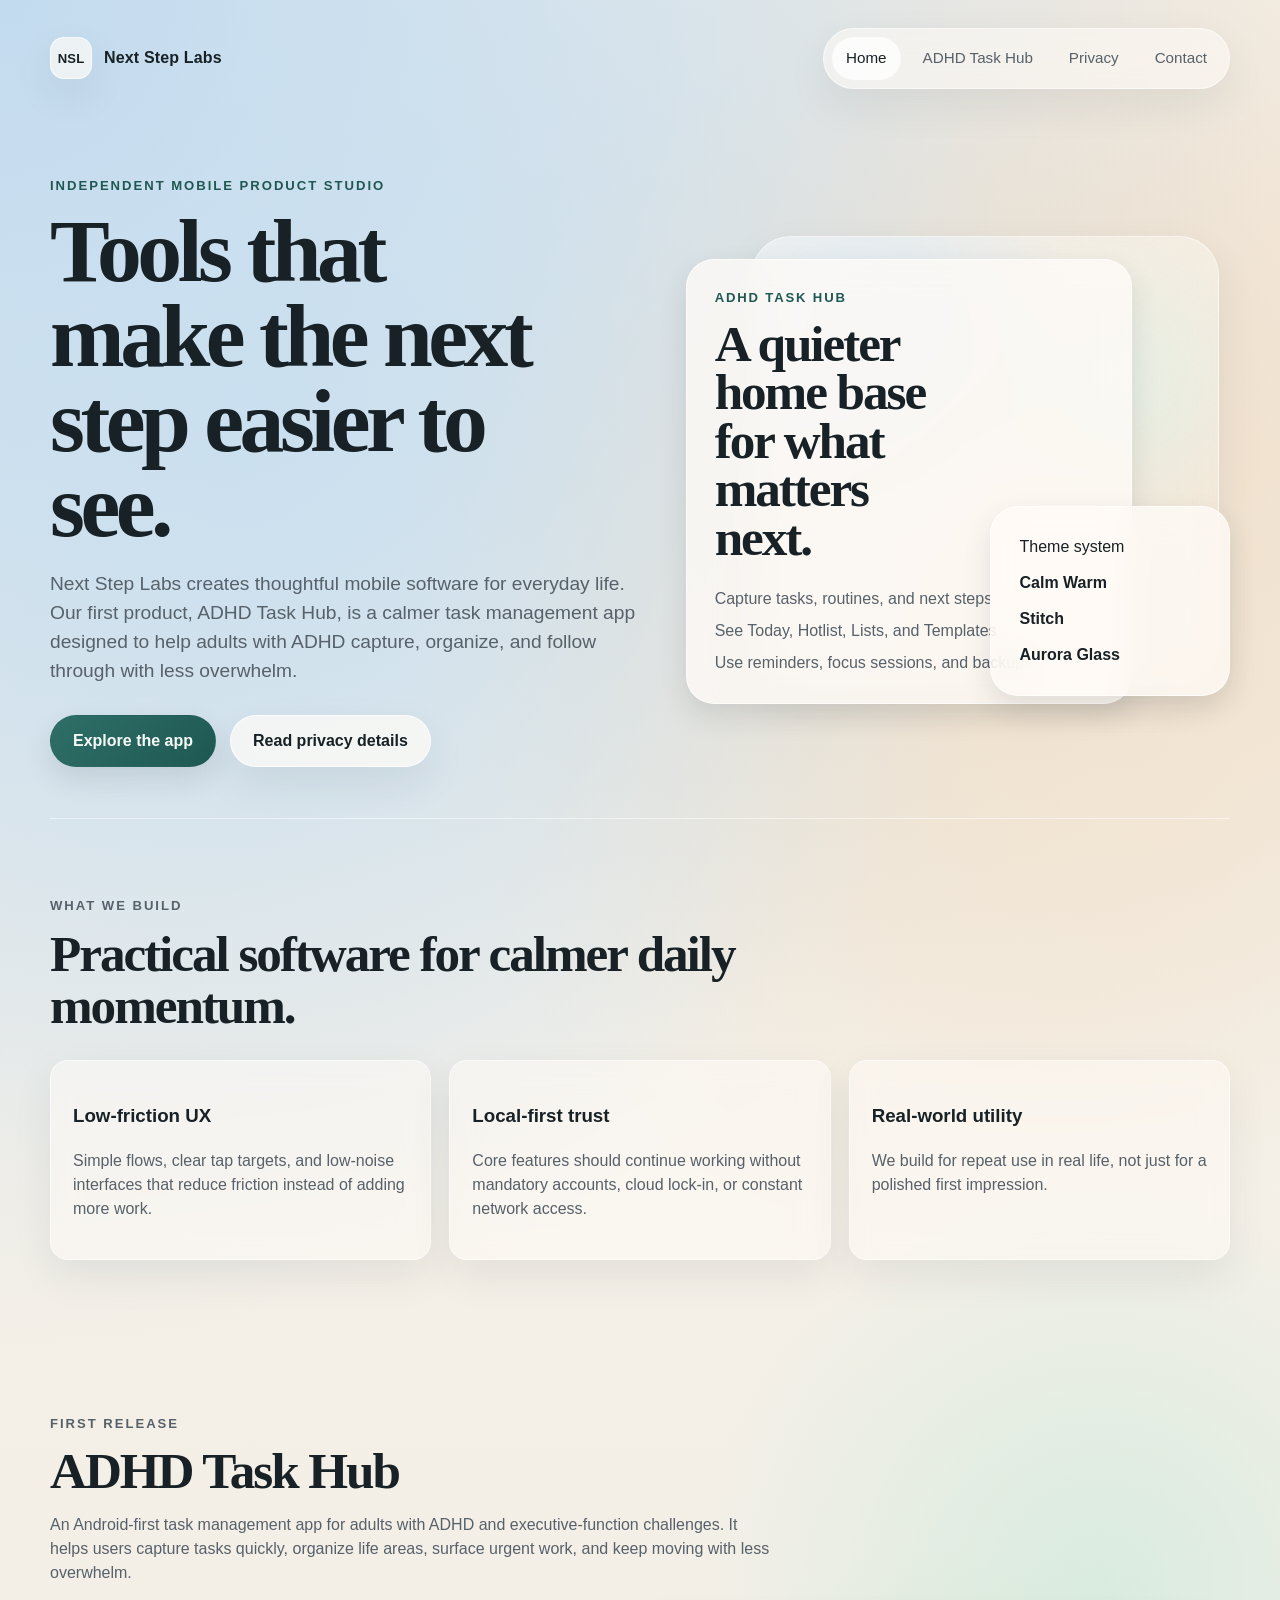
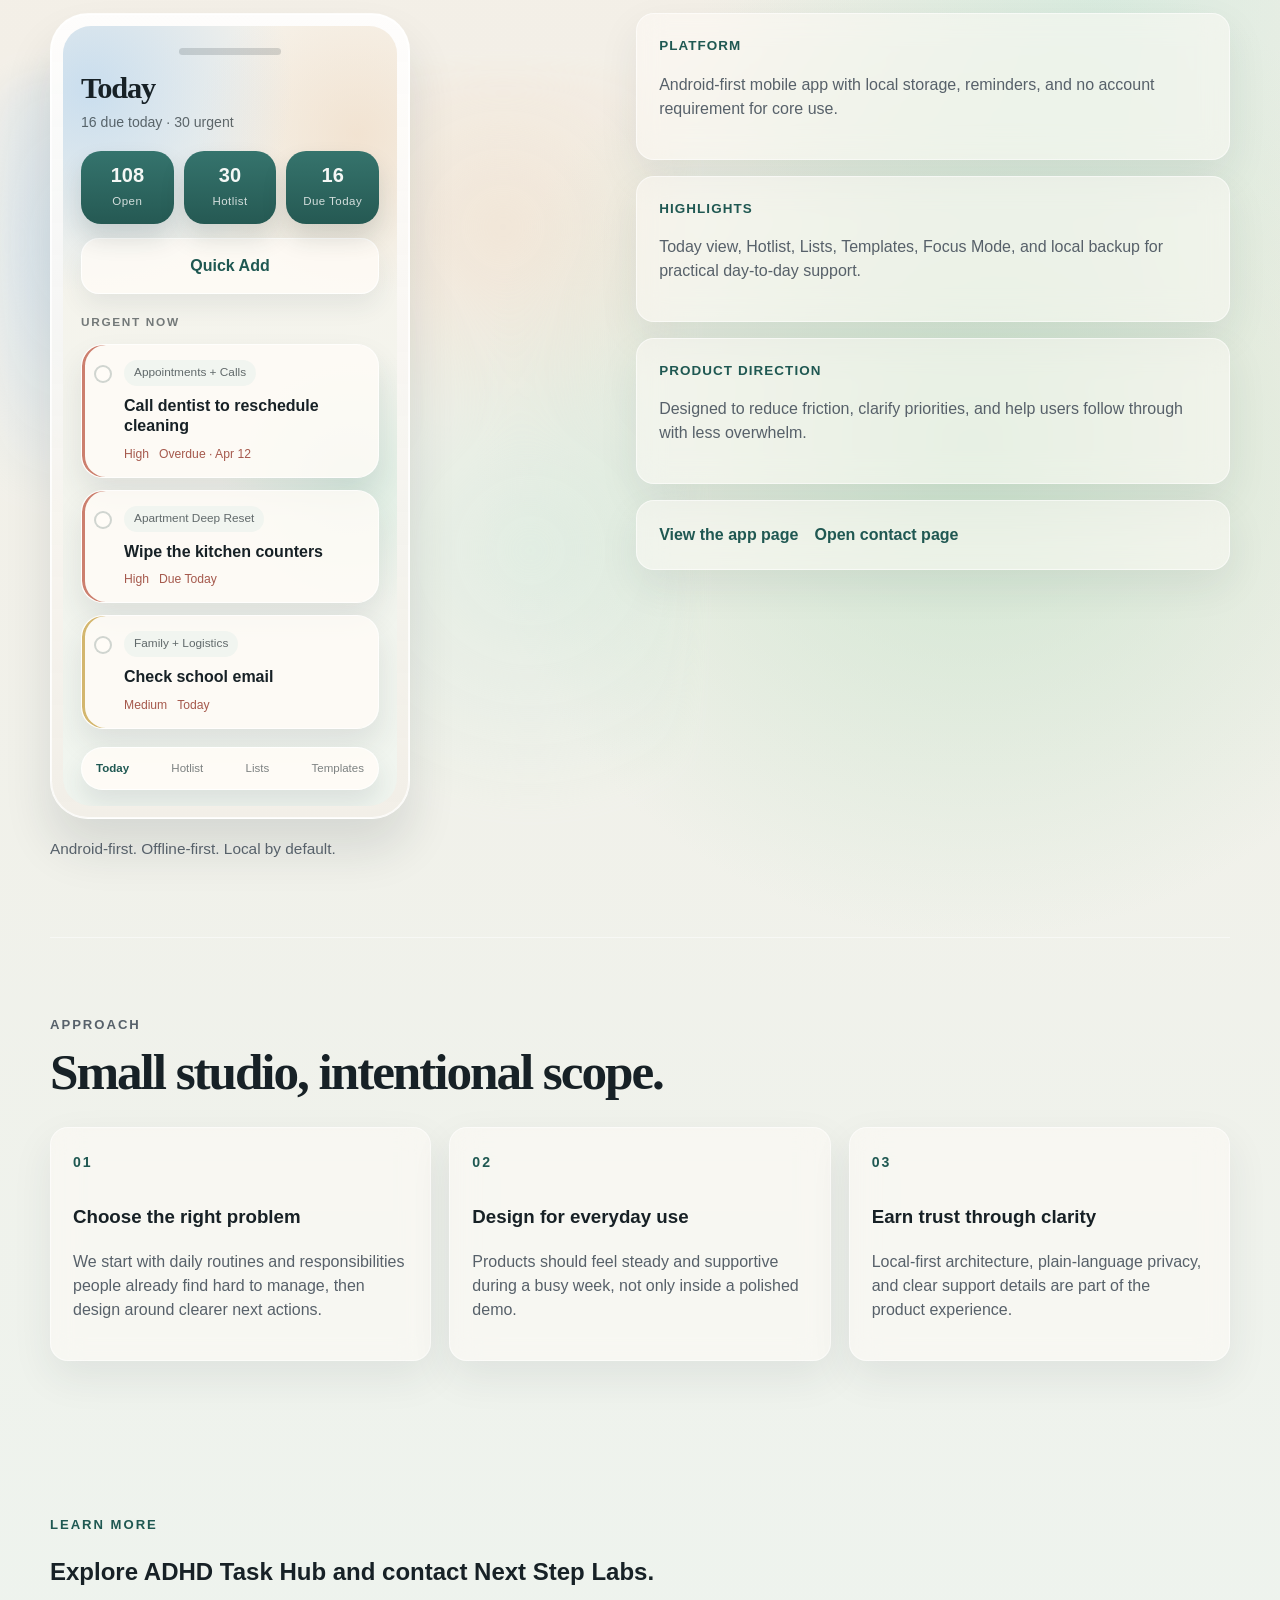
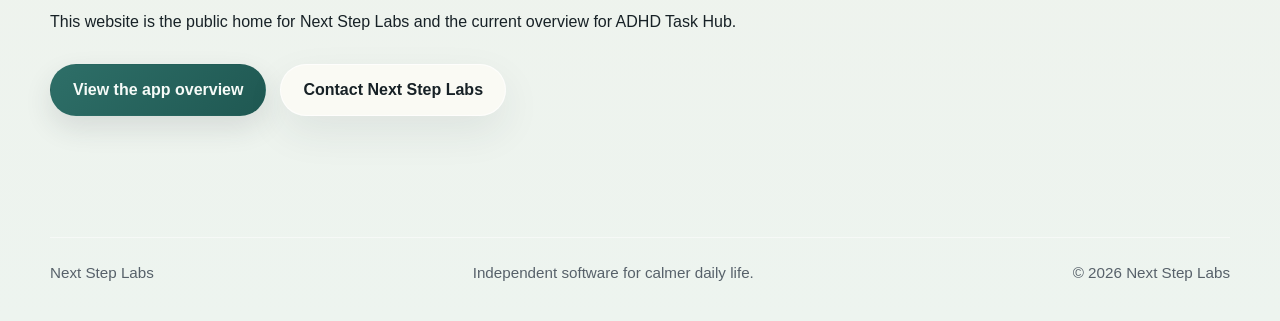
==== index.html @ d201d6e3 "Add files via upload" ====
<!DOCTYPE html>
<html lang="en">
  <head>
    <meta charset="UTF-8" />
    <meta name="viewport" content="width=device-width, initial-scale=1.0" />
    <title>Next Step Labs</title>
    <meta
      name="description"
      content="Next Step Labs builds calm, practical mobile software. ADHD Task Hub is our first task-management app for adults who want clearer daily structure."
    />
    <link rel="stylesheet" href="./styles.css" />
  </head>
  <body>
    <div class="page-shell page-shell--home">
      <header class="site-header">
        <a class="brand" href="./index.html">
          <span class="brand__mark">NSL</span>
          <span class="brand__text">Next Step Labs</span>
        </a>
        <nav class="site-nav" aria-label="Primary">
          <a href="./index.html" aria-current="page">Home</a>
          <a href="./apps/adhd-task-hub.html">ADHD Task Hub</a>
          <a href="./privacy.html">Privacy</a>
          <a href="./contact.html">Contact</a>
        </nav>
      </header>

      <main>
        <section class="hero hero--home">
          <div class="hero__copy" data-reveal>
            <p class="eyebrow">Independent mobile product studio</p>
            <h1>Tools that make the next step easier to see.</h1>
            <p class="hero__lede">
              Next Step Labs creates thoughtful mobile software for everyday
              life. Our first product, ADHD Task Hub, is a calmer task
              management app designed to help adults with ADHD capture, organize,
              and follow through with less overwhelm.
            </p>
            <div class="hero__actions">
              <a class="button button--primary" href="./apps/adhd-task-hub.html"
                >Explore the app</a
              >
              <a class="button button--secondary" href="./privacy.html"
                >Read privacy details</a
              >
            </div>
          </div>

          <div class="hero-poster" aria-hidden="true" data-reveal>
            <div class="hero-poster__backdrop"></div>
            <div class="hero-poster__panel hero-poster__panel--large">
              <p class="poster-label">ADHD Task Hub</p>
              <h2>A quieter home base for what matters next.</h2>
              <ul class="poster-list">
                <li>Capture tasks, routines, and next steps</li>
                <li>See Today, Hotlist, Lists, and Templates</li>
                <li>Use reminders, focus sessions, and backups</li>
              </ul>
            </div>
            <div class="hero-poster__panel hero-poster__panel--small">
              <span>Theme system</span>
              <strong>Calm Warm</strong>
              <strong>Stitch</strong>
              <strong>Aurora Glass</strong>
            </div>
          </div>
        </section>

        <section class="section section--divider" data-reveal>
          <div class="section__intro">
            <p class="eyebrow">What we build</p>
            <h2>Practical software for calmer daily momentum.</h2>
          </div>
          <div class="feature-columns">
            <article>
              <h3>Low-friction UX</h3>
              <p>
                Simple flows, clear tap targets, and low-noise interfaces that
                reduce friction instead of adding more work.
              </p>
            </article>
            <article>
              <h3>Local-first trust</h3>
              <p>
                Core features should continue working without mandatory accounts,
                cloud lock-in, or constant network access.
              </p>
            </article>
            <article>
              <h3>Real-world utility</h3>
              <p>
                We build for repeat use in real life, not just for a polished
                first impression.
              </p>
            </article>
          </div>
        </section>

        <section class="section app-spotlight" data-reveal>
          <div class="section__intro">
            <p class="eyebrow">First release</p>
            <h2>ADHD Task Hub</h2>
            <p>
              An Android-first task management app for adults with ADHD and
              executive-function challenges. It helps users capture tasks
              quickly, organize life areas, surface urgent work, and keep moving
              with less overwhelm.
            </p>
          </div>

          <div class="split-layout split-layout--showcase">
            <div class="app-shot" aria-hidden="true">
              <div class="app-shot__halo"></div>
              <div class="app-shot__device">
                <div class="app-shot__screen">
                  <div class="app-shot__notch"></div>
                  <div class="app-shot__header">
                    <strong>Today</strong>
                    <span>16 due today &middot; 30 urgent</span>
                  </div>

                  <div class="app-shot__deck">
                    <div class="app-shot__stat">
                      <strong>108</strong>
                      <span>Open</span>
                    </div>
                    <div class="app-shot__stat">
                      <strong>30</strong>
                      <span>Hotlist</span>
                    </div>
                    <div class="app-shot__stat">
                      <strong>16</strong>
                      <span>Due Today</span>
                    </div>
                  </div>

                  <div class="app-shot__cta">Quick Add</div>

                  <div class="app-shot__section-label">Urgent Now</div>

                  <article class="app-shot__card app-shot__card--high">
                    <div class="app-shot__task-mark"></div>
                    <div class="app-shot__task-copy">
                      <span class="app-shot__task-list">Appointments + Calls</span>
                      <strong>Call dentist to reschedule cleaning</strong>
                      <div class="app-shot__meta">
                        <span>High</span>
                        <span>Overdue &middot; Apr 12</span>
                      </div>
                    </div>
                  </article>

                  <article class="app-shot__card app-shot__card--high">
                    <div class="app-shot__task-mark"></div>
                    <div class="app-shot__task-copy">
                      <span class="app-shot__task-list">Apartment Deep Reset</span>
                      <strong>Wipe the kitchen counters</strong>
                      <div class="app-shot__meta">
                        <span>High</span>
                        <span>Due Today</span>
                      </div>
                    </div>
                  </article>

                  <article class="app-shot__card app-shot__card--medium">
                    <div class="app-shot__task-mark"></div>
                    <div class="app-shot__task-copy">
                      <span class="app-shot__task-list">Family + Logistics</span>
                      <strong>Check school email</strong>
                      <div class="app-shot__meta">
                        <span>Medium</span>
                        <span>Today</span>
                      </div>
                    </div>
                  </article>

                  <div class="app-shot__tabbar">
                    <span class="is-active">Today</span>
                    <span>Hotlist</span>
                    <span>Lists</span>
                    <span>Templates</span>
                  </div>
                </div>
              </div>
              <div class="app-shot__caption">Android-first. Offline-first. Local by default.</div>
            </div>

            <div class="detail-list">
              <div>
                <span class="detail-list__label">Platform</span>
                <p>Android-first mobile app with local storage, reminders, and no account requirement for core use.</p>
              </div>
              <div>
                <span class="detail-list__label">Highlights</span>
                <p>Today view, Hotlist, Lists, Templates, Focus Mode, and local backup for practical day-to-day support.</p>
              </div>
              <div>
                <span class="detail-list__label">Product direction</span>
                <p>Designed to reduce friction, clarify priorities, and help users follow through with less overwhelm.</p>
              </div>
              <div class="detail-list__actions">
                <a class="text-link" href="./apps/adhd-task-hub.html"
                  >View the app page</a
                >
                <a class="text-link" href="./contact.html">Open contact page</a>
              </div>
            </div>
          </div>
        </section>

        <section class="section section--divider" data-reveal>
          <div class="section__intro">
            <p class="eyebrow">Approach</p>
            <h2>Small studio, intentional scope.</h2>
          </div>
          <div class="process-grid">
            <div>
              <span class="process-grid__step">01</span>
              <h3>Choose the right problem</h3>
              <p>
                We start with daily routines and responsibilities people already
                find hard to manage, then design around clearer next actions.
              </p>
            </div>
            <div>
              <span class="process-grid__step">02</span>
              <h3>Design for everyday use</h3>
              <p>
                Products should feel steady and supportive during a busy week,
                not only inside a polished demo.
              </p>
            </div>
            <div>
              <span class="process-grid__step">03</span>
              <h3>Earn trust through clarity</h3>
              <p>
                Local-first architecture, plain-language privacy, and clear
                support details are part of the product experience.
              </p>
            </div>
          </div>
        </section>

        <section class="section closing-callout" data-reveal>
          <p class="eyebrow">Learn more</p>
          <h2>Explore ADHD Task Hub and contact Next Step Labs.</h2>
          <p>
            This website is the public home for Next Step Labs and the current
            overview for ADHD Task Hub.
          </p>
          <div class="hero__actions">
            <a class="button button--primary" href="./apps/adhd-task-hub.html"
              >View the app overview</a
            >
            <a class="button button--secondary" href="./contact.html"
              >Contact Next Step Labs</a
            >
          </div>
        </section>
      </main>

      <footer class="site-footer">
        <p>Next Step Labs</p>
        <p>Independent software for calmer daily life.</p>
        <p>&copy; <span data-year></span> Next Step Labs</p>
      </footer>
    </div>

    <script src="./script.js"></script>
  </body>
</html>
---- styles.css ----
:root {
  --ink: #172126;
  --muted: #57616a;
  --line: rgba(23, 33, 38, 0.12);
  --line-strong: rgba(23, 33, 38, 0.18);
  --paper: #f6f1e7;
  --panel: rgba(255, 252, 247, 0.72);
  --panel-strong: rgba(255, 252, 247, 0.9);
  --mint: #d6ebdf;
  --blue: #bdd8ef;
  --peach: #f0ddc8;
  --teal: #2e6f68;
  --teal-strong: #1f5852;
  --shadow-soft: 0 16px 40px rgba(38, 52, 60, 0.08);
  --shadow-crisp: 0 12px 28px rgba(38, 52, 60, 0.12);
  --radius-xl: 32px;
  --radius-lg: 24px;
  --radius-md: 18px;
  --radius-sm: 14px;
  --content-width: 1180px;
}

* {
  box-sizing: border-box;
}

html {
  scroll-behavior: smooth;
}

body {
  margin: 0;
  color: var(--ink);
  background:
    radial-gradient(circle at top left, rgba(189, 216, 239, 0.92), transparent 36%),
    radial-gradient(circle at 88% 12%, rgba(240, 221, 200, 0.82), transparent 22%),
    radial-gradient(circle at 86% 45%, rgba(214, 235, 223, 0.88), transparent 18%),
    linear-gradient(180deg, #f7f2e9 0%, #f3efe7 48%, #edf4ef 100%);
  font-family: "Avenir Next", "Segoe UI", "Helvetica Neue", sans-serif;
  line-height: 1.5;
}

a {
  color: inherit;
  text-decoration: none;
}

img {
  max-width: 100%;
}

.page-shell {
  min-height: 100vh;
  padding: 28px clamp(18px, 3vw, 36px) 36px;
}

.page-shell--home {
  background:
    radial-gradient(circle at 20% 12%, rgba(198, 222, 240, 0.72), transparent 24%),
    radial-gradient(circle at 78% 18%, rgba(240, 225, 204, 0.78), transparent 20%),
    radial-gradient(circle at 76% 58%, rgba(194, 225, 199, 0.75), transparent 22%);
}

.page-shell--centered {
  display: grid;
  place-items: center;
}

.site-header,
.site-footer,
main {
  width: min(var(--content-width), 100%);
  margin: 0 auto;
}

.site-header {
  display: flex;
  align-items: center;
  justify-content: space-between;
  gap: 24px;
  margin-bottom: 36px;
}

.brand {
  display: inline-flex;
  align-items: center;
  gap: 12px;
  font-weight: 700;
  letter-spacing: 0.01em;
}

.brand__mark {
  width: 42px;
  height: 42px;
  display: grid;
  place-items: center;
  border-radius: 14px;
  background: rgba(255, 252, 247, 0.68);
  border: 1px solid rgba(255, 255, 255, 0.66);
  box-shadow: var(--shadow-soft);
  font-size: 0.82rem;
}

.site-nav {
  display: inline-flex;
  flex-wrap: wrap;
  gap: 8px;
  padding: 8px;
  border-radius: 999px;
  background: rgba(255, 252, 247, 0.54);
  border: 1px solid rgba(255, 255, 255, 0.52);
  box-shadow: var(--shadow-soft);
  backdrop-filter: blur(16px);
}

.site-nav a {
  padding: 10px 14px;
  border-radius: 999px;
  color: var(--muted);
  font-size: 0.95rem;
}

.site-nav a[aria-current="page"] {
  color: var(--ink);
  background: rgba(255, 255, 255, 0.72);
}

.hero {
  display: grid;
  gap: 34px;
  align-items: center;
  padding: clamp(28px, 4vw, 52px) 0;
}

.hero--home {
  grid-template-columns: minmax(0, 1.05fr) minmax(320px, 0.95fr);
  min-height: 72vh;
}

.hero--app,
.hero--policy {
  grid-template-columns: minmax(0, 1fr) minmax(260px, 0.65fr);
}

.hero--policy {
  min-height: auto;
}

.hero__copy h1 {
  margin: 0;
  max-width: 12ch;
  font-family: "Iowan Old Style", "Palatino Linotype", "Book Antiqua", serif;
  font-size: clamp(3.5rem, 7vw, 6.4rem);
  line-height: 0.95;
  letter-spacing: -0.05em;
}

.hero--app .hero__copy h1,
.hero--policy .hero__copy h1 {
  font-size: clamp(2.9rem, 6vw, 5rem);
}

.eyebrow {
  margin: 0 0 12px;
  color: var(--teal-strong);
  font-size: 0.82rem;
  font-weight: 700;
  letter-spacing: 0.15em;
  text-transform: uppercase;
}

.hero__lede,
.section__intro p,
.feature-columns p,
.detail-list p,
.timeline-list p,
.process-grid p,
.theme-strip p,
.aside-panel p,
.site-footer p,
.not-found p,
.policy-grid p {
  color: var(--muted);
}

.hero__lede {
  max-width: 40rem;
  margin: 22px 0 0;
  font-size: clamp(1.08rem, 1.5vw, 1.24rem);
}

.hero__actions {
  display: flex;
  flex-wrap: wrap;
  gap: 14px;
  margin-top: 30px;
}

.button {
  display: inline-flex;
  align-items: center;
  justify-content: center;
  min-height: 52px;
  padding: 0 22px;
  border-radius: 999px;
  border: 1px solid transparent;
  font-weight: 700;
  transition:
    transform 180ms ease,
    background-color 180ms ease,
    border-color 180ms ease,
    color 180ms ease,
    box-shadow 180ms ease;
}

.button:hover {
  transform: translateY(-1px);
}

.button--primary {
  color: #f6fbf8;
  background: linear-gradient(135deg, var(--teal) 0%, var(--teal-strong) 100%);
  box-shadow: var(--shadow-crisp);
}

.button--secondary {
  color: var(--ink);
  background: rgba(255, 252, 247, 0.72);
  border-color: rgba(255, 255, 255, 0.72);
  box-shadow: var(--shadow-soft);
}

.hero-poster {
  position: relative;
  min-height: 560px;
}

.hero-poster__backdrop {
  position: absolute;
  inset: 8% 2% 12% 12%;
  border-radius: 40px;
  background:
    linear-gradient(145deg, rgba(255, 252, 247, 0.55), rgba(255, 252, 247, 0.14)),
    radial-gradient(circle at 24% 18%, rgba(189, 216, 239, 0.82), transparent 42%),
    radial-gradient(circle at 78% 32%, rgba(214, 235, 223, 0.8), transparent 34%);
  border: 1px solid rgba(255, 255, 255, 0.52);
  box-shadow: var(--shadow-soft);
  backdrop-filter: blur(16px);
}

.hero-poster__panel {
  position: absolute;
  border-radius: 28px;
  padding: 28px;
  background: rgba(255, 252, 247, 0.76);
  border: 1px solid rgba(255, 255, 255, 0.68);
  box-shadow: var(--shadow-crisp);
  backdrop-filter: blur(18px);
}

.hero-poster__panel--large {
  inset: 12% 18% auto 0;
}

.hero-poster__panel--small {
  right: 0;
  bottom: 10%;
  width: min(240px, 44%);
  display: grid;
  gap: 12px;
}

.poster-label {
  margin: 0 0 12px;
  color: var(--teal-strong);
  font-size: 0.82rem;
  font-weight: 700;
  letter-spacing: 0.14em;
  text-transform: uppercase;
}

.hero-poster__panel h2 {
  margin: 0;
  max-width: 10ch;
  font-family: "Iowan Old Style", "Palatino Linotype", "Book Antiqua", serif;
  font-size: clamp(2.4rem, 4vw, 3.6rem);
  line-height: 0.95;
  letter-spacing: -0.04em;
}

.poster-list {
  margin: 24px 0 0;
  padding: 0;
  list-style: none;
  color: var(--muted);
}

.poster-list li + li {
  margin-top: 8px;
}

.section {
  padding: clamp(32px, 6vw, 78px) 0;
}

.section--divider {
  border-top: 1px solid rgba(255, 255, 255, 0.52);
}

.section__intro {
  max-width: 720px;
  margin-bottom: 28px;
}

.section__intro h2 {
  margin: 0;
  font-family: "Iowan Old Style", "Palatino Linotype", "Book Antiqua", serif;
  font-size: clamp(2rem, 4vw, 3.25rem);
  line-height: 1.02;
  letter-spacing: -0.04em;
}

.feature-columns,
.process-grid,
.theme-strip {
  display: grid;
  gap: 18px;
}

.feature-columns {
  grid-template-columns: repeat(3, minmax(0, 1fr));
}

.feature-columns--wide {
  gap: 20px;
}

.feature-columns article,
.process-grid > div,
.theme-strip > div,
.aside-panel,
.timeline-list > div,
.detail-list > div,
.policy-grid article {
  padding: 22px;
  border-radius: var(--radius-md);
  background: rgba(255, 252, 247, 0.5);
  border: 1px solid rgba(255, 255, 255, 0.56);
  box-shadow: var(--shadow-soft);
  backdrop-filter: blur(14px);
}

.split-layout {
  display: grid;
  grid-template-columns: minmax(280px, 0.95fr) minmax(0, 1fr);
  gap: 22px;
  align-items: center;
}

.split-layout--showcase {
  align-items: start;
}

.split-layout--compact {
  grid-template-columns: minmax(0, 1fr) minmax(300px, 0.7fr);
}

.phone-stack {
  position: relative;
  display: grid;
  gap: 18px;
  justify-items: start;
}

.phone-stack__frame {
  width: min(330px, 100%);
  padding: 14px;
  border-radius: 34px;
  background: rgba(255, 252, 247, 0.78);
  border: 1px solid rgba(255, 255, 255, 0.68);
  box-shadow: var(--shadow-crisp);
}

.mini-screen {
  min-height: 530px;
  padding: 18px;
  border-radius: 24px;
  background:
    radial-gradient(circle at top left, rgba(189, 216, 239, 0.78), transparent 38%),
    radial-gradient(circle at 90% 14%, rgba(240, 221, 200, 0.72), transparent 22%),
    radial-gradient(circle at 76% 58%, rgba(214, 235, 223, 0.78), transparent 20%),
    linear-gradient(180deg, #eef2f5 0%, #edf5f1 100%);
}

.mini-screen__header {
  width: 65%;
  height: 42px;
  margin-bottom: 18px;
  border-radius: 18px;
  background: rgba(255, 252, 247, 0.74);
  box-shadow: inset 0 0 0 1px rgba(255, 255, 255, 0.62);
}

.mini-card,
.mini-nav {
  border-radius: 22px;
  background: rgba(255, 252, 247, 0.76);
  box-shadow:
    inset 0 0 0 1px rgba(255, 255, 255, 0.72),
    0 12px 18px rgba(42, 61, 71, 0.08);
}

.mini-card {
  height: 92px;
  margin-bottom: 14px;
}

.mini-card--accent {
  height: 120px;
}

.mini-nav {
  height: 68px;
  margin-top: 48px;
}

.phone-stack__note {
  color: var(--muted);
  font-size: 0.98rem;
}

.app-shot {
  position: relative;
  display: grid;
  gap: 18px;
  justify-items: start;
}

.app-shot__halo {
  position: absolute;
  inset: 7% -12% 2% -10%;
  border-radius: 42px;
  background:
    radial-gradient(circle at 18% 22%, rgba(189, 216, 239, 0.62), transparent 34%),
    radial-gradient(circle at 78% 62%, rgba(214, 235, 223, 0.58), transparent 38%),
    radial-gradient(circle at 74% 20%, rgba(240, 221, 200, 0.52), transparent 28%);
  filter: blur(16px);
  opacity: 0.95;
}

.app-shot__device {
  position: relative;
  width: min(360px, 100%);
  padding: 12px;
  border-radius: 38px;
  background:
    linear-gradient(180deg, rgba(255, 255, 255, 0.88), rgba(242, 238, 230, 0.78));
  border: 1px solid rgba(255, 255, 255, 0.82);
  box-shadow:
    0 30px 48px rgba(27, 41, 46, 0.12),
    inset 0 0 0 1px rgba(255, 255, 255, 0.72);
}

.app-shot__screen {
  position: relative;
  min-height: 620px;
  padding: 20px 18px 16px;
  border-radius: 28px;
  overflow: hidden;
  background:
    radial-gradient(circle at 8% 8%, rgba(189, 216, 239, 0.78), transparent 26%),
    radial-gradient(circle at 88% 14%, rgba(240, 221, 200, 0.74), transparent 22%),
    radial-gradient(circle at 86% 58%, rgba(214, 235, 223, 0.82), transparent 24%),
    linear-gradient(180deg, #f7f3eb 0%, #f0f5ef 100%);
}

.app-shot__notch {
  width: 34%;
  height: 7px;
  margin: 2px auto 18px;
  border-radius: 999px;
  background: rgba(28, 39, 45, 0.16);
}

.app-shot__header strong {
  display: block;
  font-family: "Iowan Old Style", "Palatino Linotype", "Book Antiqua", serif;
  font-size: 1.9rem;
  line-height: 1;
  letter-spacing: -0.04em;
}

.app-shot__header span {
  display: block;
  margin-top: 8px;
  color: rgba(23, 33, 38, 0.66);
  font-size: 0.88rem;
}

.app-shot__deck {
  display: grid;
  grid-template-columns: repeat(3, minmax(0, 1fr));
  gap: 10px;
  margin-top: 18px;
}

.app-shot__stat {
  padding: 14px 10px;
  border-radius: 20px;
  background: linear-gradient(180deg, rgba(46, 111, 104, 0.96), rgba(33, 86, 80, 0.98));
  color: #f4f7f5;
  text-align: center;
  box-shadow: 0 14px 24px rgba(31, 57, 54, 0.16);
}

.app-shot__stat strong {
  display: block;
  font-size: 1.25rem;
  line-height: 1;
}

.app-shot__stat span {
  display: block;
  margin-top: 8px;
  color: rgba(244, 247, 245, 0.84);
  font-size: 0.72rem;
  letter-spacing: 0.04em;
}

.app-shot__cta {
  margin-top: 14px;
  padding: 15px 18px;
  border-radius: 18px;
  background: rgba(255, 252, 247, 0.78);
  border: 1px solid rgba(255, 255, 255, 0.76);
  box-shadow: 0 12px 24px rgba(44, 62, 71, 0.08);
  color: var(--teal-strong);
  font-weight: 700;
  text-align: center;
}

.app-shot__section-label {
  margin-top: 20px;
  font-size: 0.74rem;
  font-weight: 700;
  letter-spacing: 0.14em;
  text-transform: uppercase;
  color: rgba(23, 33, 38, 0.58);
}

.app-shot__card {
  display: grid;
  grid-template-columns: 18px minmax(0, 1fr);
  gap: 12px;
  align-items: start;
  margin-top: 12px;
  padding: 14px 14px 14px 12px;
  border-radius: 22px;
  background: rgba(255, 252, 247, 0.82);
  border: 1px solid rgba(255, 255, 255, 0.72);
  box-shadow: 0 16px 30px rgba(36, 51, 58, 0.1);
}

.app-shot__card--high {
  box-shadow:
    inset 3px 0 0 rgba(202, 122, 104, 0.95),
    0 16px 30px rgba(36, 51, 58, 0.1);
}

.app-shot__card--medium {
  box-shadow:
    inset 3px 0 0 rgba(207, 174, 95, 0.9),
    0 16px 30px rgba(36, 51, 58, 0.1);
}

.app-shot__task-mark {
  width: 18px;
  height: 18px;
  margin-top: 6px;
  border-radius: 999px;
  border: 2px solid rgba(44, 73, 70, 0.22);
  background: rgba(255, 252, 247, 0.84);
}

.app-shot__task-copy {
  min-width: 0;
}

.app-shot__task-list {
  display: inline-flex;
  align-items: center;
  padding: 4px 10px;
  border-radius: 999px;
  background: rgba(241, 245, 240, 0.96);
  color: rgba(23, 33, 38, 0.66);
  font-size: 0.74rem;
}

.app-shot__task-copy strong {
  display: block;
  margin-top: 10px;
  font-size: 1rem;
  line-height: 1.28;
}

.app-shot__meta {
  display: flex;
  flex-wrap: wrap;
  gap: 10px;
  margin-top: 8px;
  color: rgba(159, 79, 66, 0.94);
  font-size: 0.76rem;
}

.app-shot__tabbar {
  display: flex;
  justify-content: space-between;
  gap: 8px;
  margin-top: 18px;
  padding: 12px 14px;
  border-radius: 999px;
  background: rgba(255, 252, 247, 0.9);
  border: 1px solid rgba(255, 255, 255, 0.78);
  box-shadow: 0 14px 24px rgba(40, 58, 66, 0.1);
  color: rgba(23, 33, 38, 0.56);
  font-size: 0.72rem;
}

.app-shot__tabbar span.is-active {
  color: var(--teal-strong);
  font-weight: 700;
}

.app-shot__caption {
  position: relative;
  color: var(--muted);
  font-size: 0.96rem;
}

.detail-list,
.timeline-list {
  display: grid;
  gap: 16px;
}

.detail-list__label,
.theme-strip__name {
  display: block;
  margin-bottom: 8px;
  color: var(--teal-strong);
  font-size: 0.84rem;
  font-weight: 700;
  letter-spacing: 0.08em;
  text-transform: uppercase;
}

.detail-list__actions {
  display: flex;
  flex-wrap: wrap;
  gap: 16px;
}

.text-link {
  color: var(--teal-strong);
  font-weight: 700;
}

.process-grid {
  grid-template-columns: repeat(3, minmax(0, 1fr));
}

.process-grid__step {
  display: inline-block;
  margin-bottom: 12px;
  color: var(--teal-strong);
  font-size: 0.88rem;
  font-weight: 700;
  letter-spacing: 0.14em;
}

.badge-row {
  display: flex;
  flex-wrap: wrap;
  gap: 10px;
  margin: 24px 0 0;
  padding: 0;
  list-style: none;
}

.badge-row li {
  padding: 10px 14px;
  border-radius: 999px;
  background: rgba(255, 252, 247, 0.68);
  border: 1px solid rgba(255, 255, 255, 0.62);
  box-shadow: var(--shadow-soft);
  color: var(--teal-strong);
  font-size: 0.95rem;
  font-weight: 700;
}

.hero-aside {
  display: grid;
  gap: 16px;
}

.aside-panel--tall {
  min-height: 100%;
}

.aside-panel--wide {
  max-width: 520px;
}

.timeline-list {
  grid-template-columns: repeat(2, minmax(0, 1fr));
}

.theme-strip {
  grid-template-columns: repeat(3, minmax(0, 1fr));
}

.closing-callout {
  text-align: left;
}

.site-footer {
  display: flex;
  flex-wrap: wrap;
  justify-content: space-between;
  gap: 8px 22px;
  margin-top: 44px;
  padding-top: 24px;
  border-top: 1px solid rgba(255, 255, 255, 0.52);
}

.site-footer p {
  margin: 0;
  font-size: 0.95rem;
}

.policy-grid {
  display: grid;
  grid-template-columns: repeat(2, minmax(0, 1fr));
  gap: 18px;
}

.not-found {
  text-align: center;
  max-width: 520px;
}

[data-reveal] {
  opacity: 0;
  transform: translateY(18px);
  transition:
    opacity 520ms ease,
    transform 520ms ease;
}

[data-reveal].is-visible {
  opacity: 1;
  transform: translateY(0);
}

@media (max-width: 980px) {
  .hero--home,
  .hero--app,
  .hero--policy,
  .split-layout,
  .split-layout--showcase,
  .split-layout--compact,
  .feature-columns,
  .process-grid,
  .theme-strip,
  .timeline-list,
  .policy-grid {
    grid-template-columns: 1fr;
  }

  .hero-poster {
    min-height: 460px;
  }

  .hero-poster__panel--large {
    inset: 10% 12% auto 0;
  }

  .hero-poster__panel--small {
    width: 56%;
  }
}

@media (max-width: 720px) {
  .page-shell {
    padding: 18px 16px 28px;
  }

  .site-header {
    flex-direction: column;
    align-items: flex-start;
    margin-bottom: 22px;
  }

  .site-nav {
    width: 100%;
    border-radius: 24px;
  }

  .site-nav a {
    flex: 1 1 auto;
    text-align: center;
    min-width: 110px;
  }

  .hero {
    padding-top: 12px;
  }

  .hero__copy h1 {
    max-width: none;
    font-size: clamp(3rem, 16vw, 4.3rem);
  }

  .hero-poster {
    min-height: 420px;
  }

  .hero-poster__panel {
    padding: 22px;
  }

  .hero-poster__panel h2 {
    font-size: 2.1rem;
  }

  .hero-poster__panel--large {
    inset: 0 auto auto 0;
    width: 86%;
  }

  .hero-poster__panel--small {
    right: 0;
    bottom: 4%;
    width: 62%;
  }

  .app-shot__device {
    width: min(100%, 360px);
  }

  .feature-columns article,
  .process-grid > div,
  .theme-strip > div,
  .aside-panel,
  .timeline-list > div,
  .detail-list > div,
  .policy-grid article {
    padding: 18px;
  }

  .site-footer {
    flex-direction: column;
  }
}
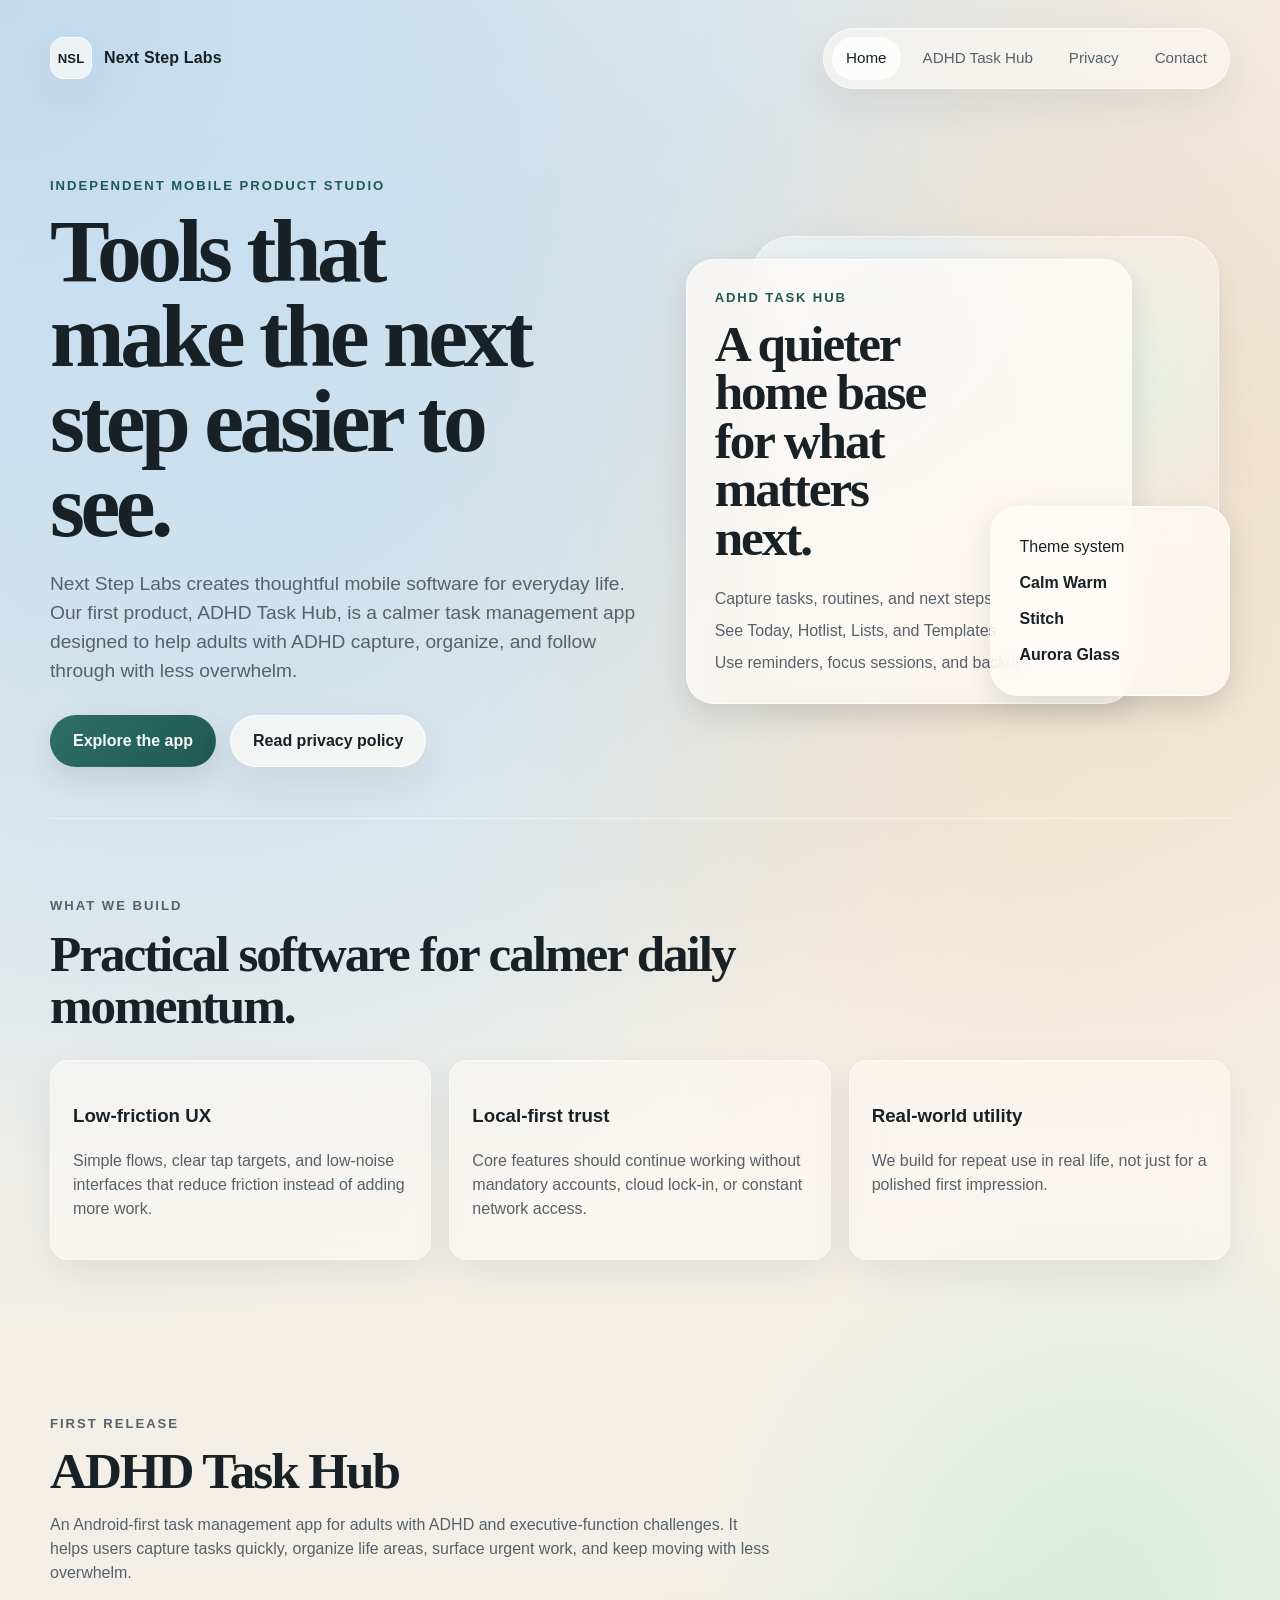
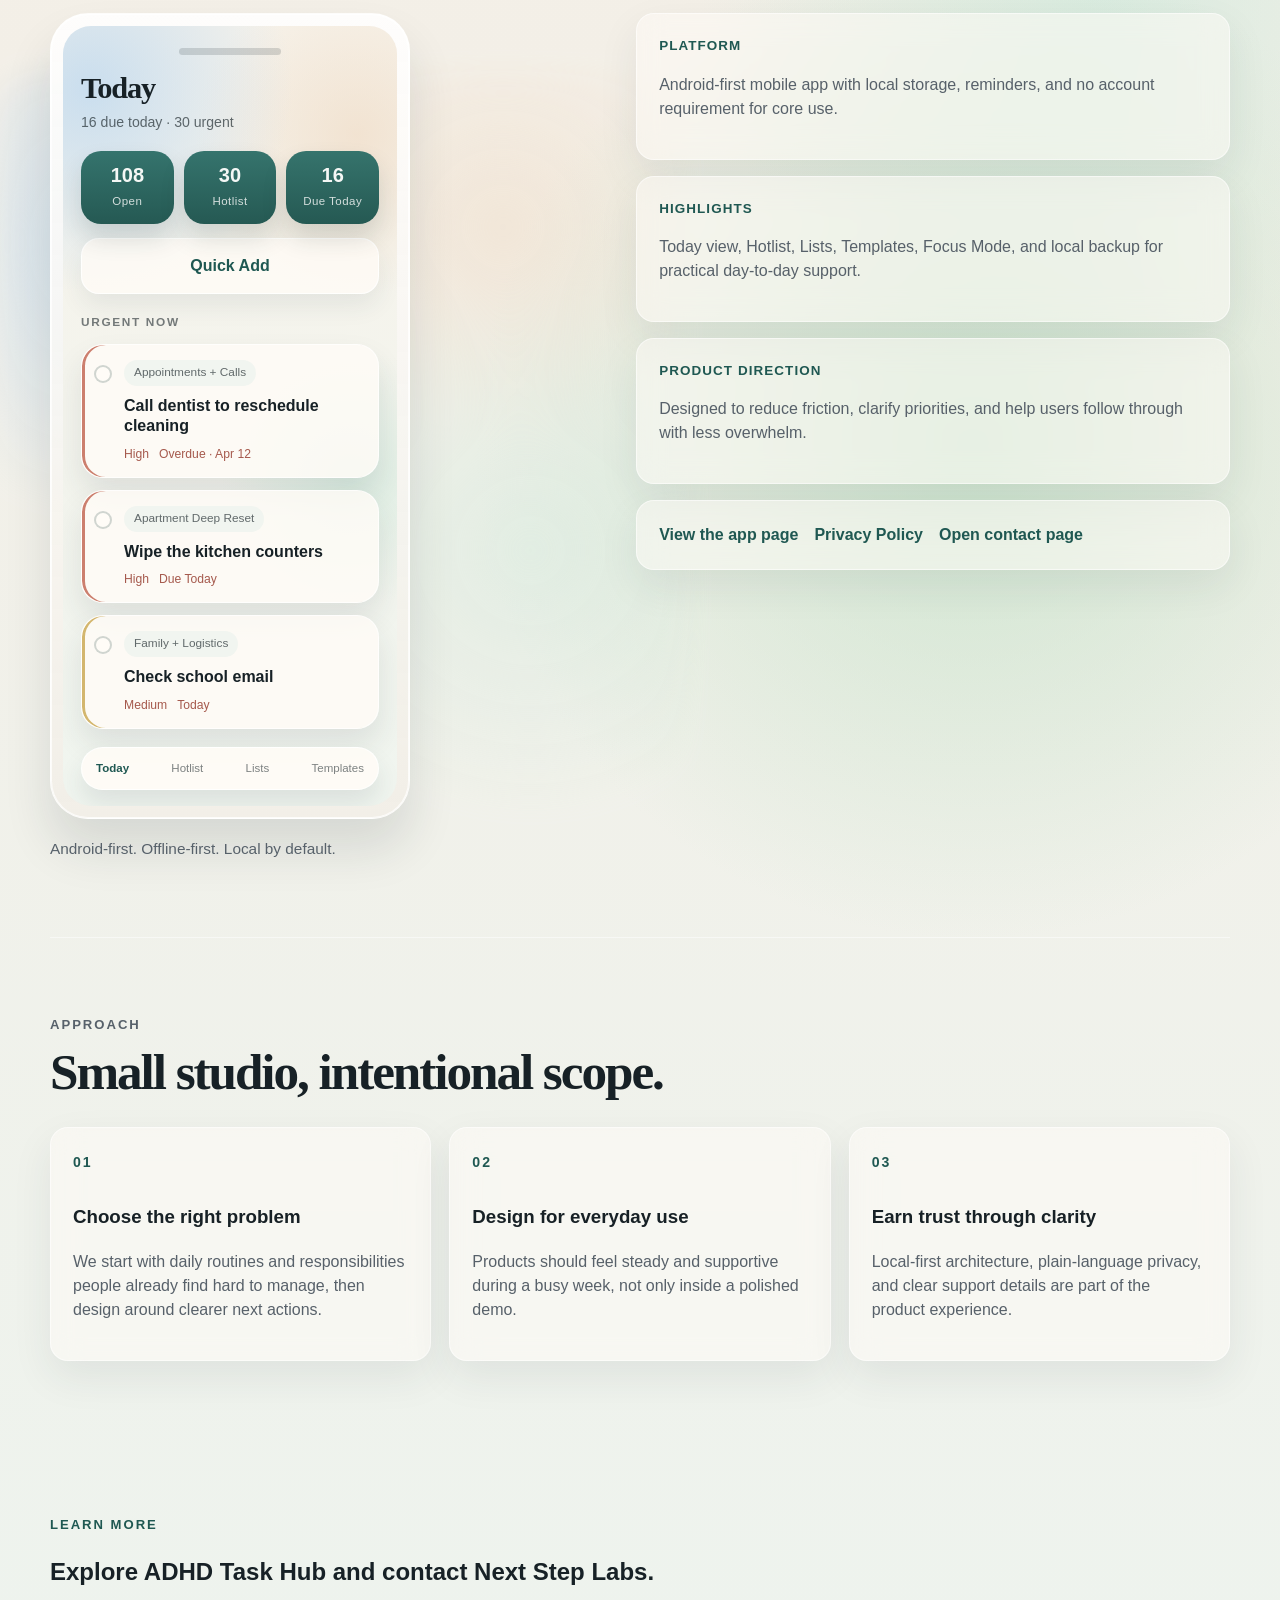
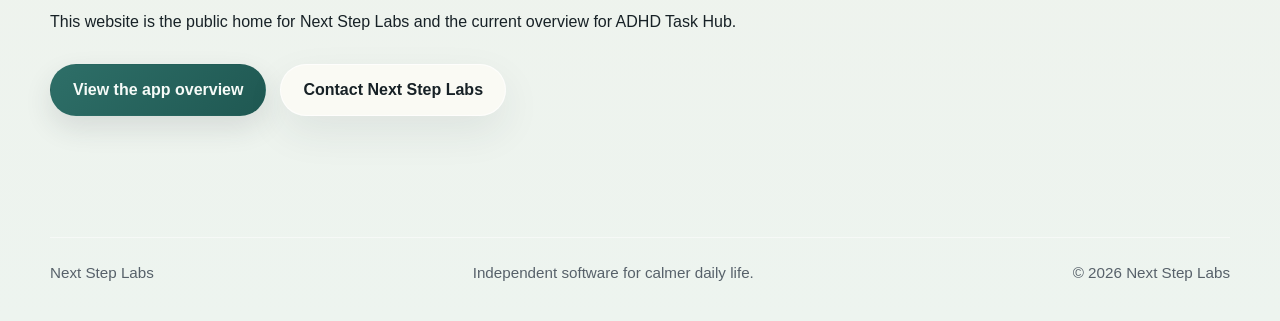
==== commit 5338fee6: "Update privacy policy for task photos" ====
--- a/index.html
+++ b/index.html
@@ -41,7 +41,7 @@
                 >Explore the app</a
               >
               <a class="button button--secondary" href="./privacy.html"
-                >Read privacy details</a
+                >Read privacy policy</a
               >
             </div>
           </div>
@@ -202,6 +202,7 @@
                 <a class="text-link" href="./apps/adhd-task-hub.html"
                   >View the app page</a
                 >
+                <a class="text-link" href="./privacy.html">Privacy Policy</a>
                 <a class="text-link" href="./contact.html">Open contact page</a>
               </div>
             </div>
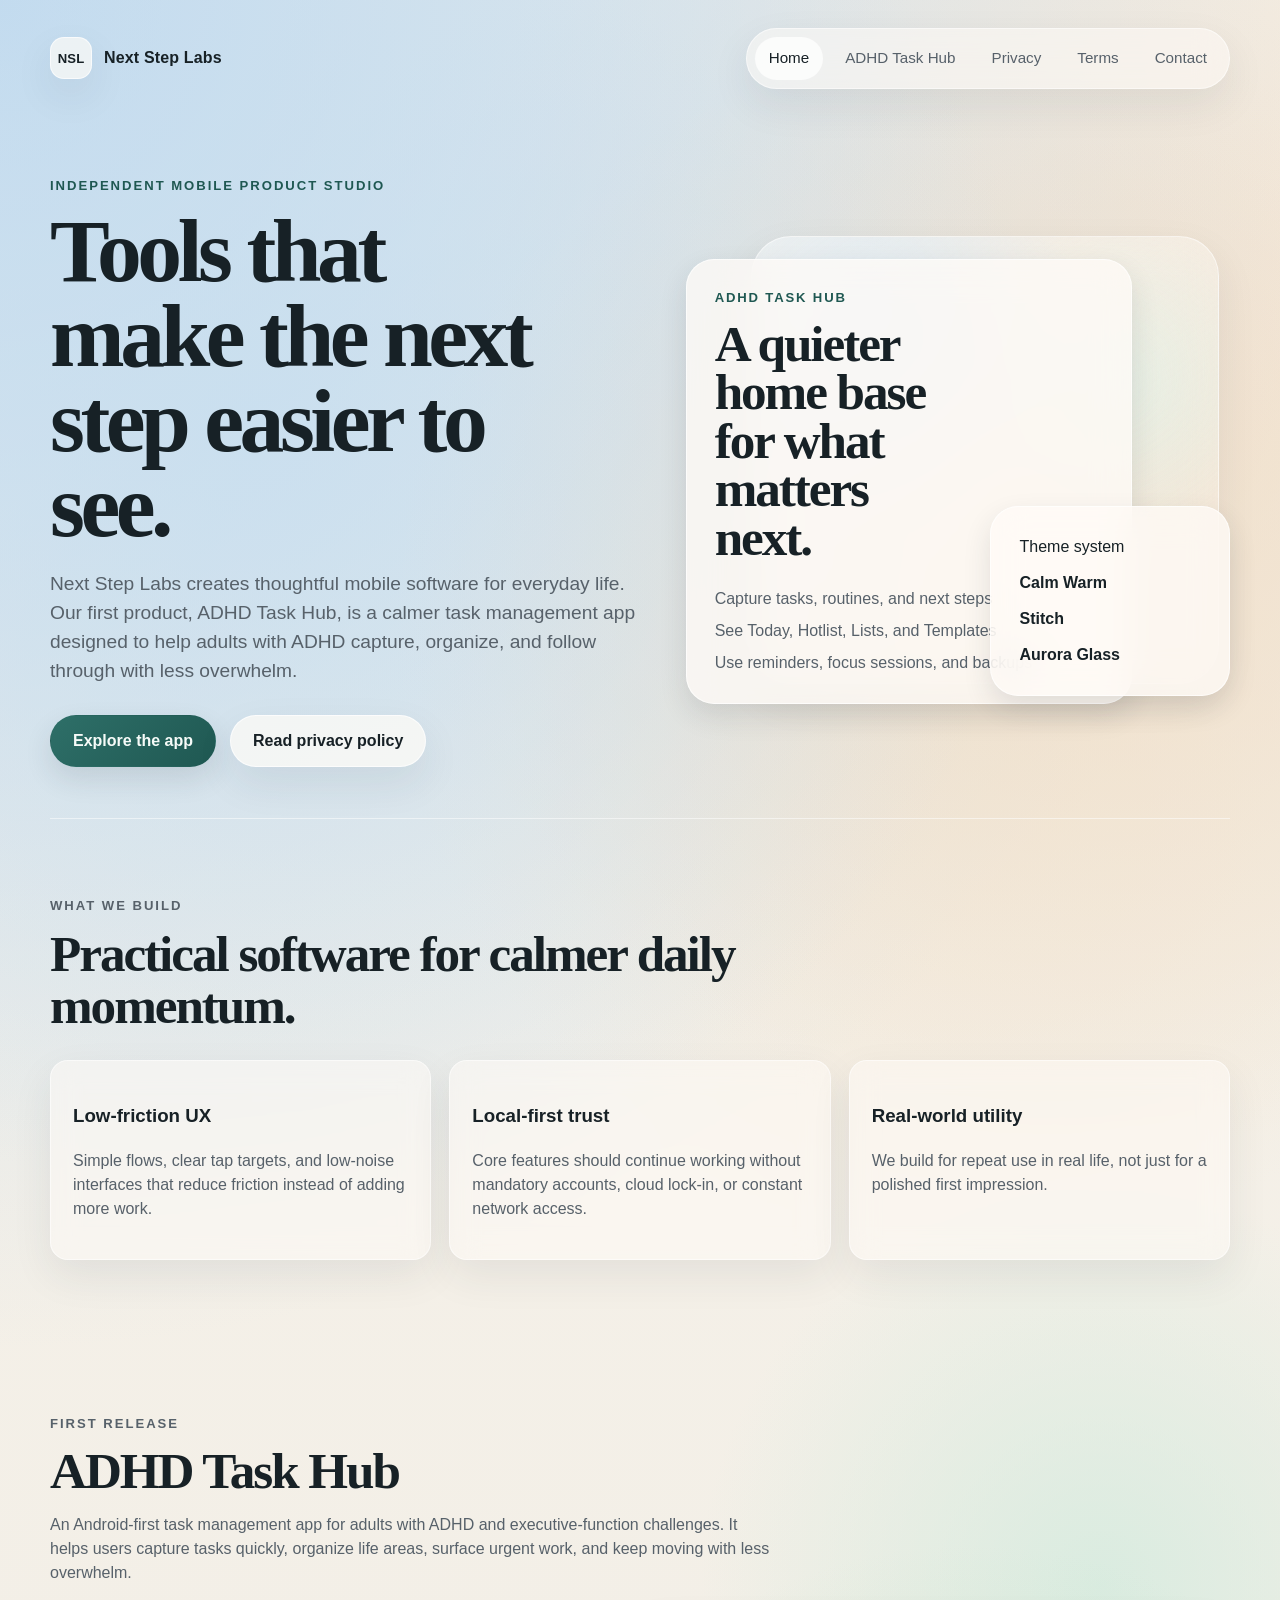
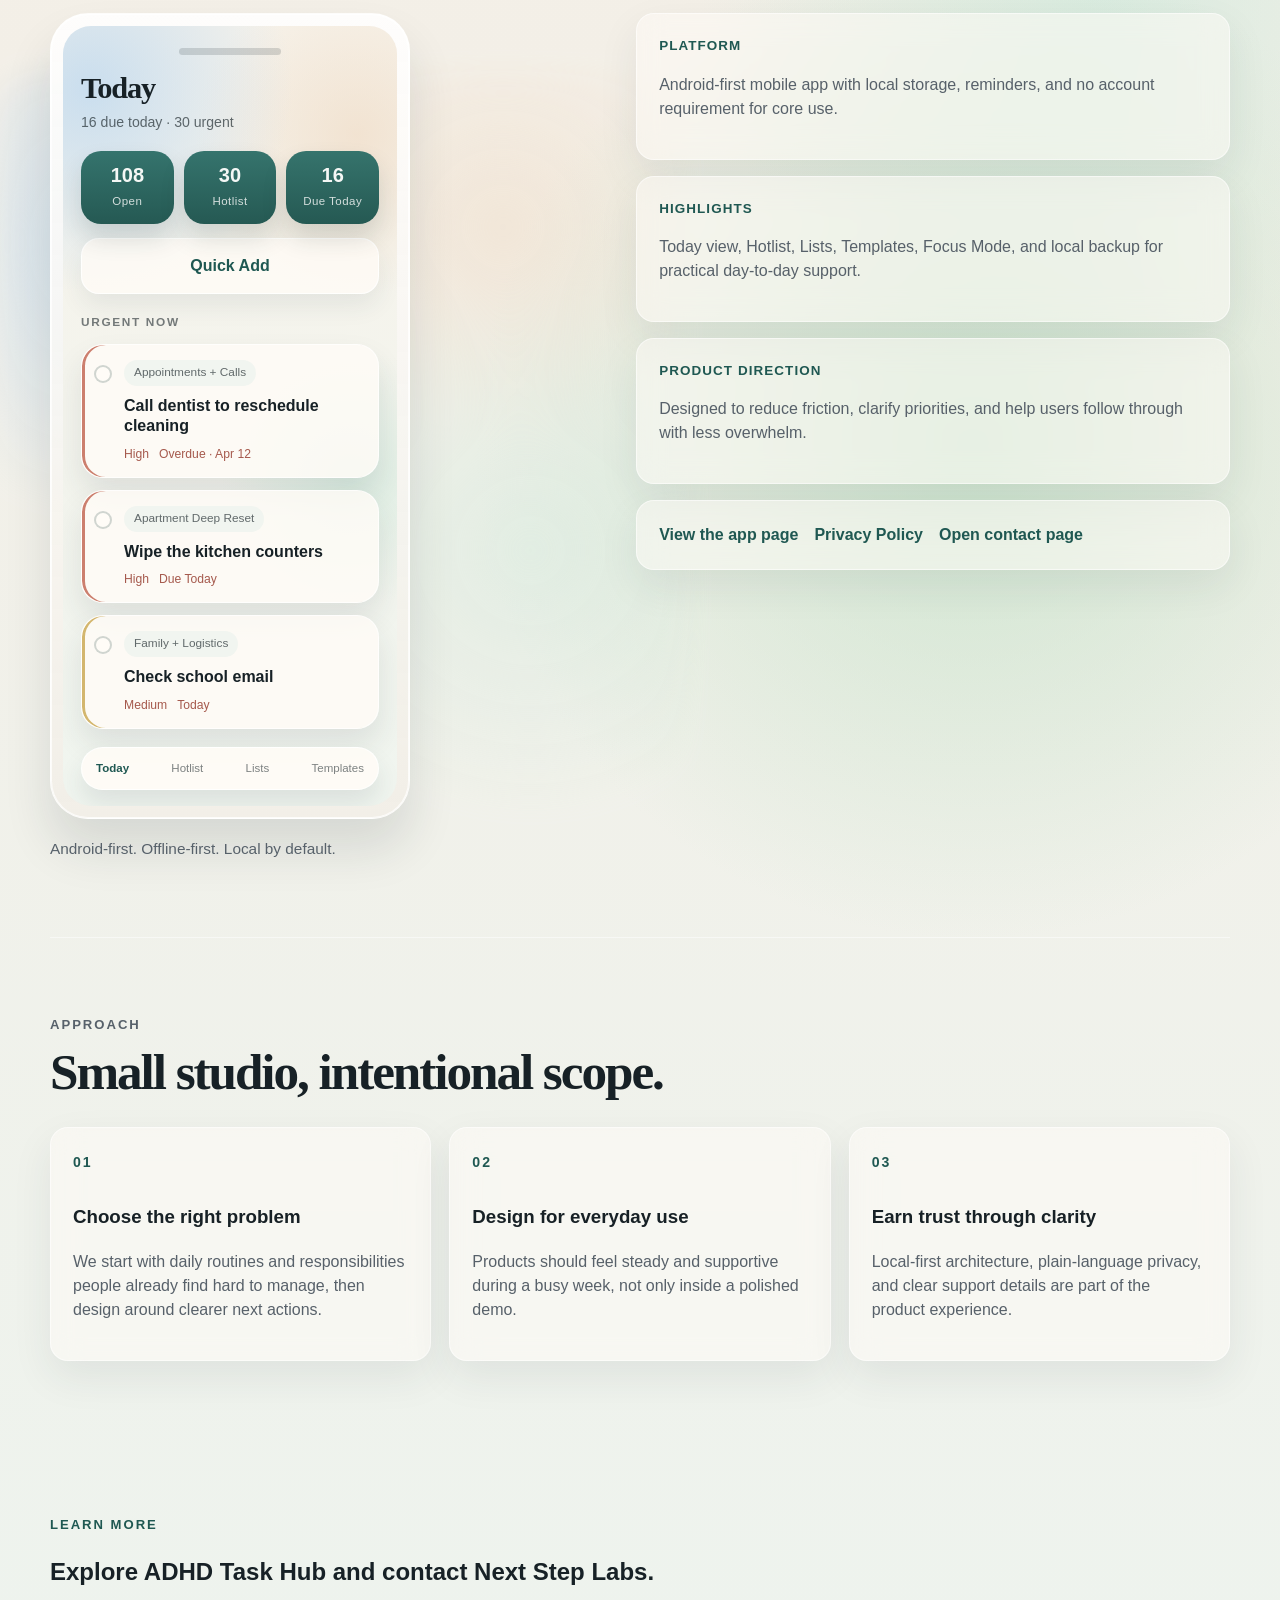
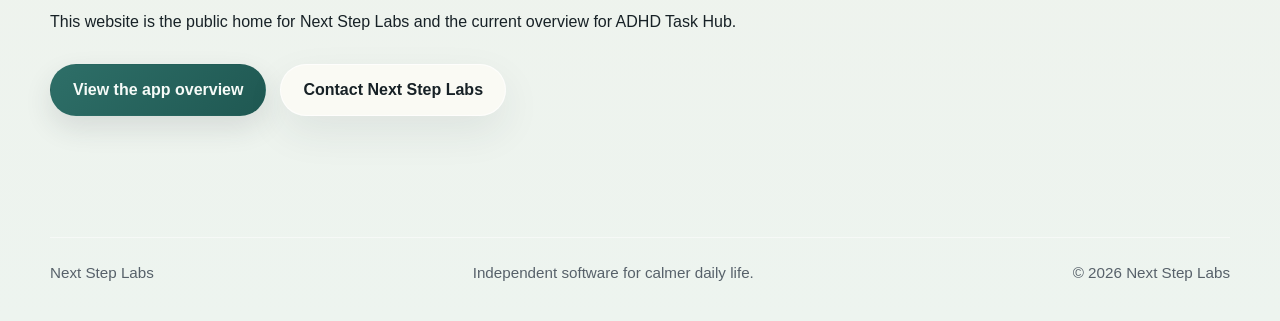
==== commit 329a367a: "Add files via upload" ====
--- a/index.html
+++ b/index.html
@@ -1,272 +1,273 @@
-<!DOCTYPE html>
-<html lang="en">
-  <head>
-    <meta charset="UTF-8" />
-    <meta name="viewport" content="width=device-width, initial-scale=1.0" />
-    <title>Next Step Labs</title>
-    <meta
-      name="description"
-      content="Next Step Labs builds calm, practical mobile software. ADHD Task Hub is our first task-management app for adults who want clearer daily structure."
-    />
-    <link rel="stylesheet" href="./styles.css" />
-  </head>
-  <body>
-    <div class="page-shell page-shell--home">
-      <header class="site-header">
-        <a class="brand" href="./index.html">
-          <span class="brand__mark">NSL</span>
-          <span class="brand__text">Next Step Labs</span>
-        </a>
-        <nav class="site-nav" aria-label="Primary">
+<!DOCTYPE html>
+<html lang="en">
+  <head>
+    <meta charset="UTF-8" />
+    <meta name="viewport" content="width=device-width, initial-scale=1.0" />
+    <title>Next Step Labs</title>
+    <meta
+      name="description"
+      content="Next Step Labs builds calm, practical mobile software. ADHD Task Hub is our first task-management app for adults who want clearer daily structure."
+    />
+    <link rel="stylesheet" href="./styles.css" />
+  </head>
+  <body>
+    <div class="page-shell page-shell--home">
+      <header class="site-header">
+        <a class="brand" href="./index.html">
+          <span class="brand__mark">NSL</span>
+          <span class="brand__text">Next Step Labs</span>
+        </a>
+        <nav class="site-nav" aria-label="Primary">
           <a href="./index.html" aria-current="page">Home</a>
           <a href="./apps/adhd-task-hub.html">ADHD Task Hub</a>
           <a href="./privacy.html">Privacy</a>
+          <a href="./terms.html">Terms</a>
           <a href="./contact.html">Contact</a>
-        </nav>
-      </header>
-
-      <main>
-        <section class="hero hero--home">
-          <div class="hero__copy" data-reveal>
-            <p class="eyebrow">Independent mobile product studio</p>
-            <h1>Tools that make the next step easier to see.</h1>
-            <p class="hero__lede">
-              Next Step Labs creates thoughtful mobile software for everyday
-              life. Our first product, ADHD Task Hub, is a calmer task
-              management app designed to help adults with ADHD capture, organize,
-              and follow through with less overwhelm.
-            </p>
-            <div class="hero__actions">
-              <a class="button button--primary" href="./apps/adhd-task-hub.html"
-                >Explore the app</a
-              >
-              <a class="button button--secondary" href="./privacy.html"
-                >Read privacy policy</a
-              >
-            </div>
-          </div>
-
-          <div class="hero-poster" aria-hidden="true" data-reveal>
-            <div class="hero-poster__backdrop"></div>
-            <div class="hero-poster__panel hero-poster__panel--large">
-              <p class="poster-label">ADHD Task Hub</p>
-              <h2>A quieter home base for what matters next.</h2>
-              <ul class="poster-list">
-                <li>Capture tasks, routines, and next steps</li>
-                <li>See Today, Hotlist, Lists, and Templates</li>
-                <li>Use reminders, focus sessions, and backups</li>
-              </ul>
-            </div>
-            <div class="hero-poster__panel hero-poster__panel--small">
-              <span>Theme system</span>
-              <strong>Calm Warm</strong>
-              <strong>Stitch</strong>
-              <strong>Aurora Glass</strong>
-            </div>
-          </div>
-        </section>
-
-        <section class="section section--divider" data-reveal>
-          <div class="section__intro">
-            <p class="eyebrow">What we build</p>
-            <h2>Practical software for calmer daily momentum.</h2>
-          </div>
-          <div class="feature-columns">
-            <article>
-              <h3>Low-friction UX</h3>
-              <p>
-                Simple flows, clear tap targets, and low-noise interfaces that
-                reduce friction instead of adding more work.
-              </p>
-            </article>
-            <article>
-              <h3>Local-first trust</h3>
-              <p>
-                Core features should continue working without mandatory accounts,
-                cloud lock-in, or constant network access.
-              </p>
-            </article>
-            <article>
-              <h3>Real-world utility</h3>
-              <p>
-                We build for repeat use in real life, not just for a polished
-                first impression.
-              </p>
-            </article>
-          </div>
-        </section>
-
-        <section class="section app-spotlight" data-reveal>
-          <div class="section__intro">
-            <p class="eyebrow">First release</p>
-            <h2>ADHD Task Hub</h2>
-            <p>
-              An Android-first task management app for adults with ADHD and
-              executive-function challenges. It helps users capture tasks
-              quickly, organize life areas, surface urgent work, and keep moving
-              with less overwhelm.
-            </p>
-          </div>
-
-          <div class="split-layout split-layout--showcase">
-            <div class="app-shot" aria-hidden="true">
-              <div class="app-shot__halo"></div>
-              <div class="app-shot__device">
-                <div class="app-shot__screen">
-                  <div class="app-shot__notch"></div>
-                  <div class="app-shot__header">
-                    <strong>Today</strong>
-                    <span>16 due today &middot; 30 urgent</span>
-                  </div>
-
-                  <div class="app-shot__deck">
-                    <div class="app-shot__stat">
-                      <strong>108</strong>
-                      <span>Open</span>
-                    </div>
-                    <div class="app-shot__stat">
-                      <strong>30</strong>
-                      <span>Hotlist</span>
-                    </div>
-                    <div class="app-shot__stat">
-                      <strong>16</strong>
-                      <span>Due Today</span>
-                    </div>
-                  </div>
-
-                  <div class="app-shot__cta">Quick Add</div>
-
-                  <div class="app-shot__section-label">Urgent Now</div>
-
-                  <article class="app-shot__card app-shot__card--high">
-                    <div class="app-shot__task-mark"></div>
-                    <div class="app-shot__task-copy">
-                      <span class="app-shot__task-list">Appointments + Calls</span>
-                      <strong>Call dentist to reschedule cleaning</strong>
-                      <div class="app-shot__meta">
-                        <span>High</span>
-                        <span>Overdue &middot; Apr 12</span>
-                      </div>
-                    </div>
-                  </article>
-
-                  <article class="app-shot__card app-shot__card--high">
-                    <div class="app-shot__task-mark"></div>
-                    <div class="app-shot__task-copy">
-                      <span class="app-shot__task-list">Apartment Deep Reset</span>
-                      <strong>Wipe the kitchen counters</strong>
-                      <div class="app-shot__meta">
-                        <span>High</span>
-                        <span>Due Today</span>
-                      </div>
-                    </div>
-                  </article>
-
-                  <article class="app-shot__card app-shot__card--medium">
-                    <div class="app-shot__task-mark"></div>
-                    <div class="app-shot__task-copy">
-                      <span class="app-shot__task-list">Family + Logistics</span>
-                      <strong>Check school email</strong>
-                      <div class="app-shot__meta">
-                        <span>Medium</span>
-                        <span>Today</span>
-                      </div>
-                    </div>
-                  </article>
-
-                  <div class="app-shot__tabbar">
-                    <span class="is-active">Today</span>
-                    <span>Hotlist</span>
-                    <span>Lists</span>
-                    <span>Templates</span>
-                  </div>
-                </div>
-              </div>
-              <div class="app-shot__caption">Android-first. Offline-first. Local by default.</div>
-            </div>
-
-            <div class="detail-list">
-              <div>
-                <span class="detail-list__label">Platform</span>
-                <p>Android-first mobile app with local storage, reminders, and no account requirement for core use.</p>
-              </div>
-              <div>
-                <span class="detail-list__label">Highlights</span>
-                <p>Today view, Hotlist, Lists, Templates, Focus Mode, and local backup for practical day-to-day support.</p>
-              </div>
-              <div>
-                <span class="detail-list__label">Product direction</span>
-                <p>Designed to reduce friction, clarify priorities, and help users follow through with less overwhelm.</p>
-              </div>
-              <div class="detail-list__actions">
-                <a class="text-link" href="./apps/adhd-task-hub.html"
-                  >View the app page</a
-                >
-                <a class="text-link" href="./privacy.html">Privacy Policy</a>
-                <a class="text-link" href="./contact.html">Open contact page</a>
-              </div>
-            </div>
-          </div>
-        </section>
-
-        <section class="section section--divider" data-reveal>
-          <div class="section__intro">
-            <p class="eyebrow">Approach</p>
-            <h2>Small studio, intentional scope.</h2>
-          </div>
-          <div class="process-grid">
-            <div>
-              <span class="process-grid__step">01</span>
-              <h3>Choose the right problem</h3>
-              <p>
-                We start with daily routines and responsibilities people already
-                find hard to manage, then design around clearer next actions.
-              </p>
-            </div>
-            <div>
-              <span class="process-grid__step">02</span>
-              <h3>Design for everyday use</h3>
-              <p>
-                Products should feel steady and supportive during a busy week,
-                not only inside a polished demo.
-              </p>
-            </div>
-            <div>
-              <span class="process-grid__step">03</span>
-              <h3>Earn trust through clarity</h3>
-              <p>
-                Local-first architecture, plain-language privacy, and clear
-                support details are part of the product experience.
-              </p>
-            </div>
-          </div>
-        </section>
-
-        <section class="section closing-callout" data-reveal>
-          <p class="eyebrow">Learn more</p>
-          <h2>Explore ADHD Task Hub and contact Next Step Labs.</h2>
-          <p>
-            This website is the public home for Next Step Labs and the current
-            overview for ADHD Task Hub.
-          </p>
-          <div class="hero__actions">
-            <a class="button button--primary" href="./apps/adhd-task-hub.html"
-              >View the app overview</a
-            >
-            <a class="button button--secondary" href="./contact.html"
-              >Contact Next Step Labs</a
-            >
-          </div>
-        </section>
-      </main>
-
-      <footer class="site-footer">
-        <p>Next Step Labs</p>
-        <p>Independent software for calmer daily life.</p>
-        <p>&copy; <span data-year></span> Next Step Labs</p>
-      </footer>
-    </div>
-
-    <script src="./script.js"></script>
-  </body>
-</html>
+        </nav>
+      </header>
+
+      <main>
+        <section class="hero hero--home">
+          <div class="hero__copy" data-reveal>
+            <p class="eyebrow">Independent mobile product studio</p>
+            <h1>Tools that make the next step easier to see.</h1>
+            <p class="hero__lede">
+              Next Step Labs creates thoughtful mobile software for everyday
+              life. Our first product, ADHD Task Hub, is a calmer task
+              management app designed to help adults with ADHD capture, organize,
+              and follow through with less overwhelm.
+            </p>
+            <div class="hero__actions">
+              <a class="button button--primary" href="./apps/adhd-task-hub.html"
+                >Explore the app</a
+              >
+              <a class="button button--secondary" href="./privacy.html"
+                >Read privacy policy</a
+              >
+            </div>
+          </div>
+
+          <div class="hero-poster" aria-hidden="true" data-reveal>
+            <div class="hero-poster__backdrop"></div>
+            <div class="hero-poster__panel hero-poster__panel--large">
+              <p class="poster-label">ADHD Task Hub</p>
+              <h2>A quieter home base for what matters next.</h2>
+              <ul class="poster-list">
+                <li>Capture tasks, routines, and next steps</li>
+                <li>See Today, Hotlist, Lists, and Templates</li>
+                <li>Use reminders, focus sessions, and backups</li>
+              </ul>
+            </div>
+            <div class="hero-poster__panel hero-poster__panel--small">
+              <span>Theme system</span>
+              <strong>Calm Warm</strong>
+              <strong>Stitch</strong>
+              <strong>Aurora Glass</strong>
+            </div>
+          </div>
+        </section>
+
+        <section class="section section--divider" data-reveal>
+          <div class="section__intro">
+            <p class="eyebrow">What we build</p>
+            <h2>Practical software for calmer daily momentum.</h2>
+          </div>
+          <div class="feature-columns">
+            <article>
+              <h3>Low-friction UX</h3>
+              <p>
+                Simple flows, clear tap targets, and low-noise interfaces that
+                reduce friction instead of adding more work.
+              </p>
+            </article>
+            <article>
+              <h3>Local-first trust</h3>
+              <p>
+                Core features should continue working without mandatory accounts,
+                cloud lock-in, or constant network access.
+              </p>
+            </article>
+            <article>
+              <h3>Real-world utility</h3>
+              <p>
+                We build for repeat use in real life, not just for a polished
+                first impression.
+              </p>
+            </article>
+          </div>
+        </section>
+
+        <section class="section app-spotlight" data-reveal>
+          <div class="section__intro">
+            <p class="eyebrow">First release</p>
+            <h2>ADHD Task Hub</h2>
+            <p>
+              An Android-first task management app for adults with ADHD and
+              executive-function challenges. It helps users capture tasks
+              quickly, organize life areas, surface urgent work, and keep moving
+              with less overwhelm.
+            </p>
+          </div>
+
+          <div class="split-layout split-layout--showcase">
+            <div class="app-shot" aria-hidden="true">
+              <div class="app-shot__halo"></div>
+              <div class="app-shot__device">
+                <div class="app-shot__screen">
+                  <div class="app-shot__notch"></div>
+                  <div class="app-shot__header">
+                    <strong>Today</strong>
+                    <span>16 due today &middot; 30 urgent</span>
+                  </div>
+
+                  <div class="app-shot__deck">
+                    <div class="app-shot__stat">
+                      <strong>108</strong>
+                      <span>Open</span>
+                    </div>
+                    <div class="app-shot__stat">
+                      <strong>30</strong>
+                      <span>Hotlist</span>
+                    </div>
+                    <div class="app-shot__stat">
+                      <strong>16</strong>
+                      <span>Due Today</span>
+                    </div>
+                  </div>
+
+                  <div class="app-shot__cta">Quick Add</div>
+
+                  <div class="app-shot__section-label">Urgent Now</div>
+
+                  <article class="app-shot__card app-shot__card--high">
+                    <div class="app-shot__task-mark"></div>
+                    <div class="app-shot__task-copy">
+                      <span class="app-shot__task-list">Appointments + Calls</span>
+                      <strong>Call dentist to reschedule cleaning</strong>
+                      <div class="app-shot__meta">
+                        <span>High</span>
+                        <span>Overdue &middot; Apr 12</span>
+                      </div>
+                    </div>
+                  </article>
+
+                  <article class="app-shot__card app-shot__card--high">
+                    <div class="app-shot__task-mark"></div>
+                    <div class="app-shot__task-copy">
+                      <span class="app-shot__task-list">Apartment Deep Reset</span>
+                      <strong>Wipe the kitchen counters</strong>
+                      <div class="app-shot__meta">
+                        <span>High</span>
+                        <span>Due Today</span>
+                      </div>
+                    </div>
+                  </article>
+
+                  <article class="app-shot__card app-shot__card--medium">
+                    <div class="app-shot__task-mark"></div>
+                    <div class="app-shot__task-copy">
+                      <span class="app-shot__task-list">Family + Logistics</span>
+                      <strong>Check school email</strong>
+                      <div class="app-shot__meta">
+                        <span>Medium</span>
+                        <span>Today</span>
+                      </div>
+                    </div>
+                  </article>
+
+                  <div class="app-shot__tabbar">
+                    <span class="is-active">Today</span>
+                    <span>Hotlist</span>
+                    <span>Lists</span>
+                    <span>Templates</span>
+                  </div>
+                </div>
+              </div>
+              <div class="app-shot__caption">Android-first. Offline-first. Local by default.</div>
+            </div>
+
+            <div class="detail-list">
+              <div>
+                <span class="detail-list__label">Platform</span>
+                <p>Android-first mobile app with local storage, reminders, and no account requirement for core use.</p>
+              </div>
+              <div>
+                <span class="detail-list__label">Highlights</span>
+                <p>Today view, Hotlist, Lists, Templates, Focus Mode, and local backup for practical day-to-day support.</p>
+              </div>
+              <div>
+                <span class="detail-list__label">Product direction</span>
+                <p>Designed to reduce friction, clarify priorities, and help users follow through with less overwhelm.</p>
+              </div>
+              <div class="detail-list__actions">
+                <a class="text-link" href="./apps/adhd-task-hub.html"
+                  >View the app page</a
+                >
+                <a class="text-link" href="./privacy.html">Privacy Policy</a>
+                <a class="text-link" href="./contact.html">Open contact page</a>
+              </div>
+            </div>
+          </div>
+        </section>
+
+        <section class="section section--divider" data-reveal>
+          <div class="section__intro">
+            <p class="eyebrow">Approach</p>
+            <h2>Small studio, intentional scope.</h2>
+          </div>
+          <div class="process-grid">
+            <div>
+              <span class="process-grid__step">01</span>
+              <h3>Choose the right problem</h3>
+              <p>
+                We start with daily routines and responsibilities people already
+                find hard to manage, then design around clearer next actions.
+              </p>
+            </div>
+            <div>
+              <span class="process-grid__step">02</span>
+              <h3>Design for everyday use</h3>
+              <p>
+                Products should feel steady and supportive during a busy week,
+                not only inside a polished demo.
+              </p>
+            </div>
+            <div>
+              <span class="process-grid__step">03</span>
+              <h3>Earn trust through clarity</h3>
+              <p>
+                Local-first architecture, plain-language privacy, and clear
+                support details are part of the product experience.
+              </p>
+            </div>
+          </div>
+        </section>
+
+        <section class="section closing-callout" data-reveal>
+          <p class="eyebrow">Learn more</p>
+          <h2>Explore ADHD Task Hub and contact Next Step Labs.</h2>
+          <p>
+            This website is the public home for Next Step Labs and the current
+            overview for ADHD Task Hub.
+          </p>
+          <div class="hero__actions">
+            <a class="button button--primary" href="./apps/adhd-task-hub.html"
+              >View the app overview</a
+            >
+            <a class="button button--secondary" href="./contact.html"
+              >Contact Next Step Labs</a
+            >
+          </div>
+        </section>
+      </main>
+
+      <footer class="site-footer">
+        <p>Next Step Labs</p>
+        <p>Independent software for calmer daily life.</p>
+        <p>&copy; <span data-year></span> Next Step Labs</p>
+      </footer>
+    </div>
+
+    <script src="./script.js"></script>
+  </body>
+</html>
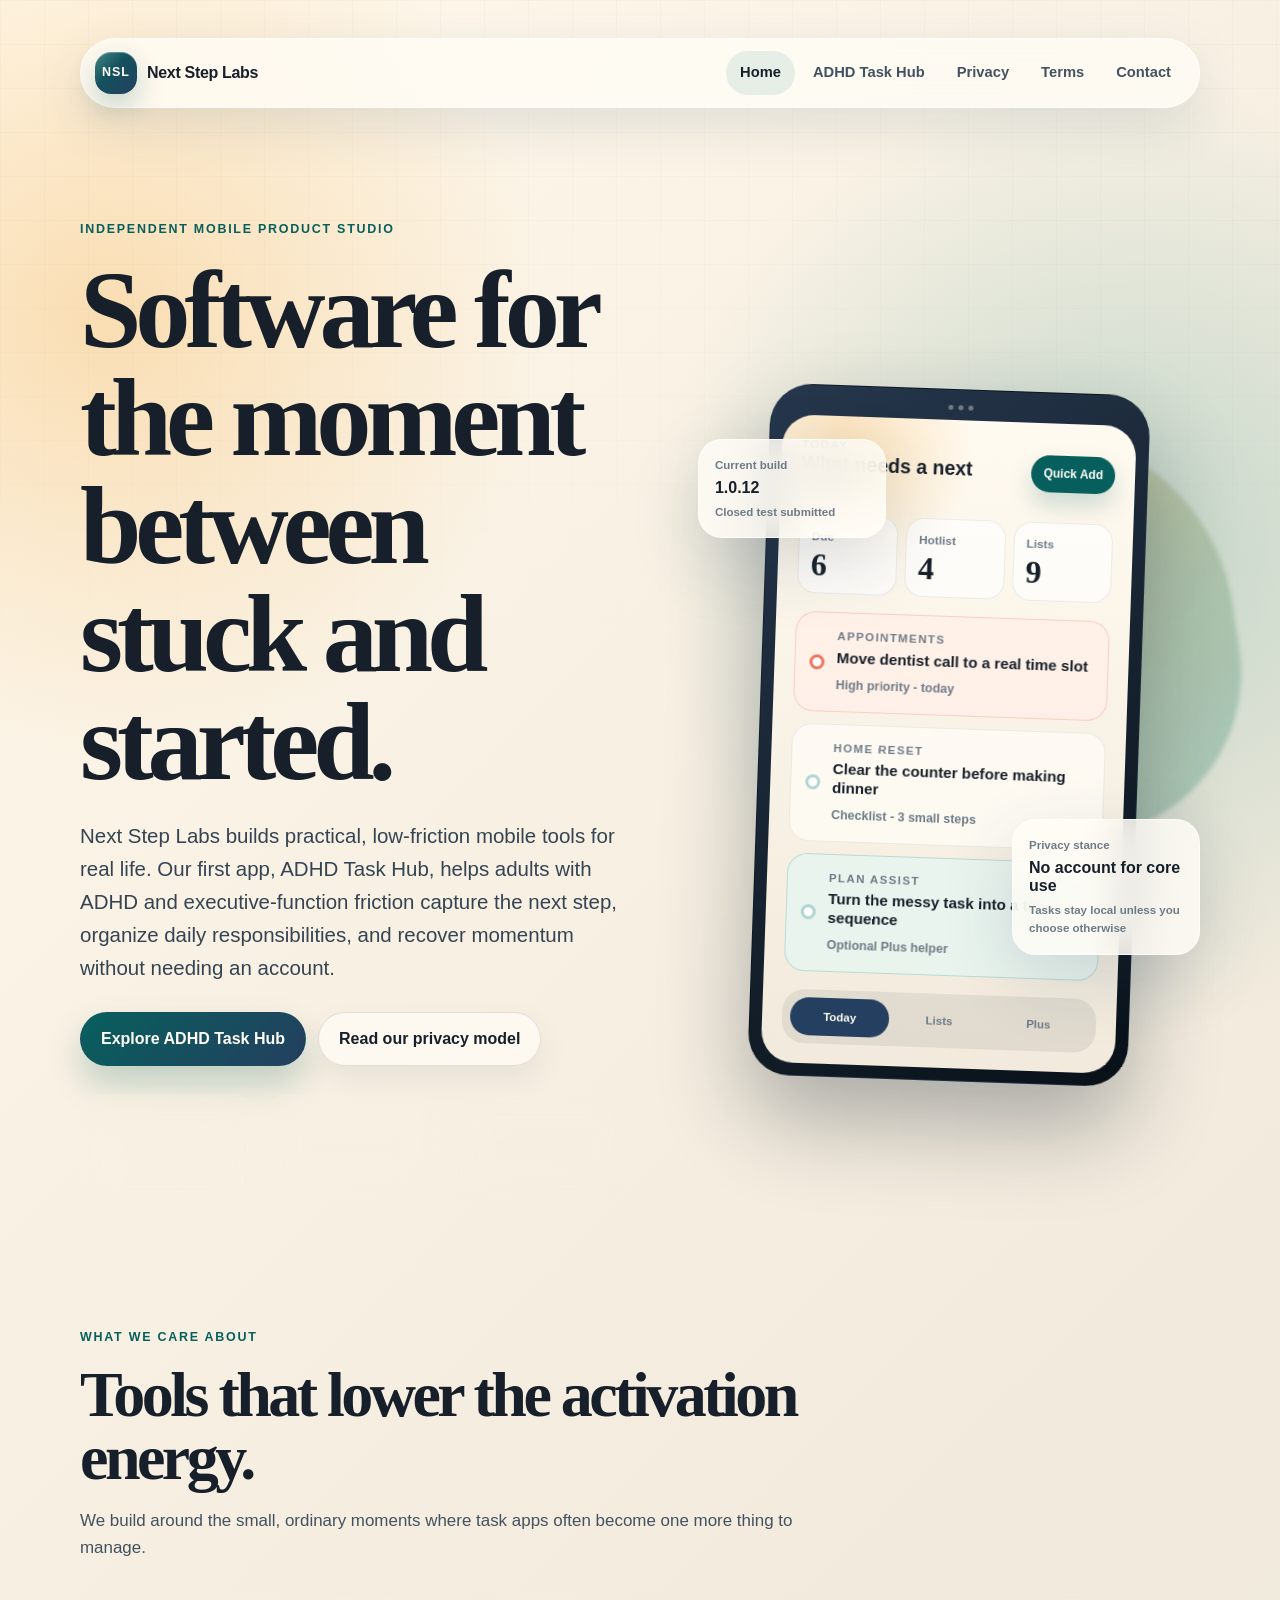
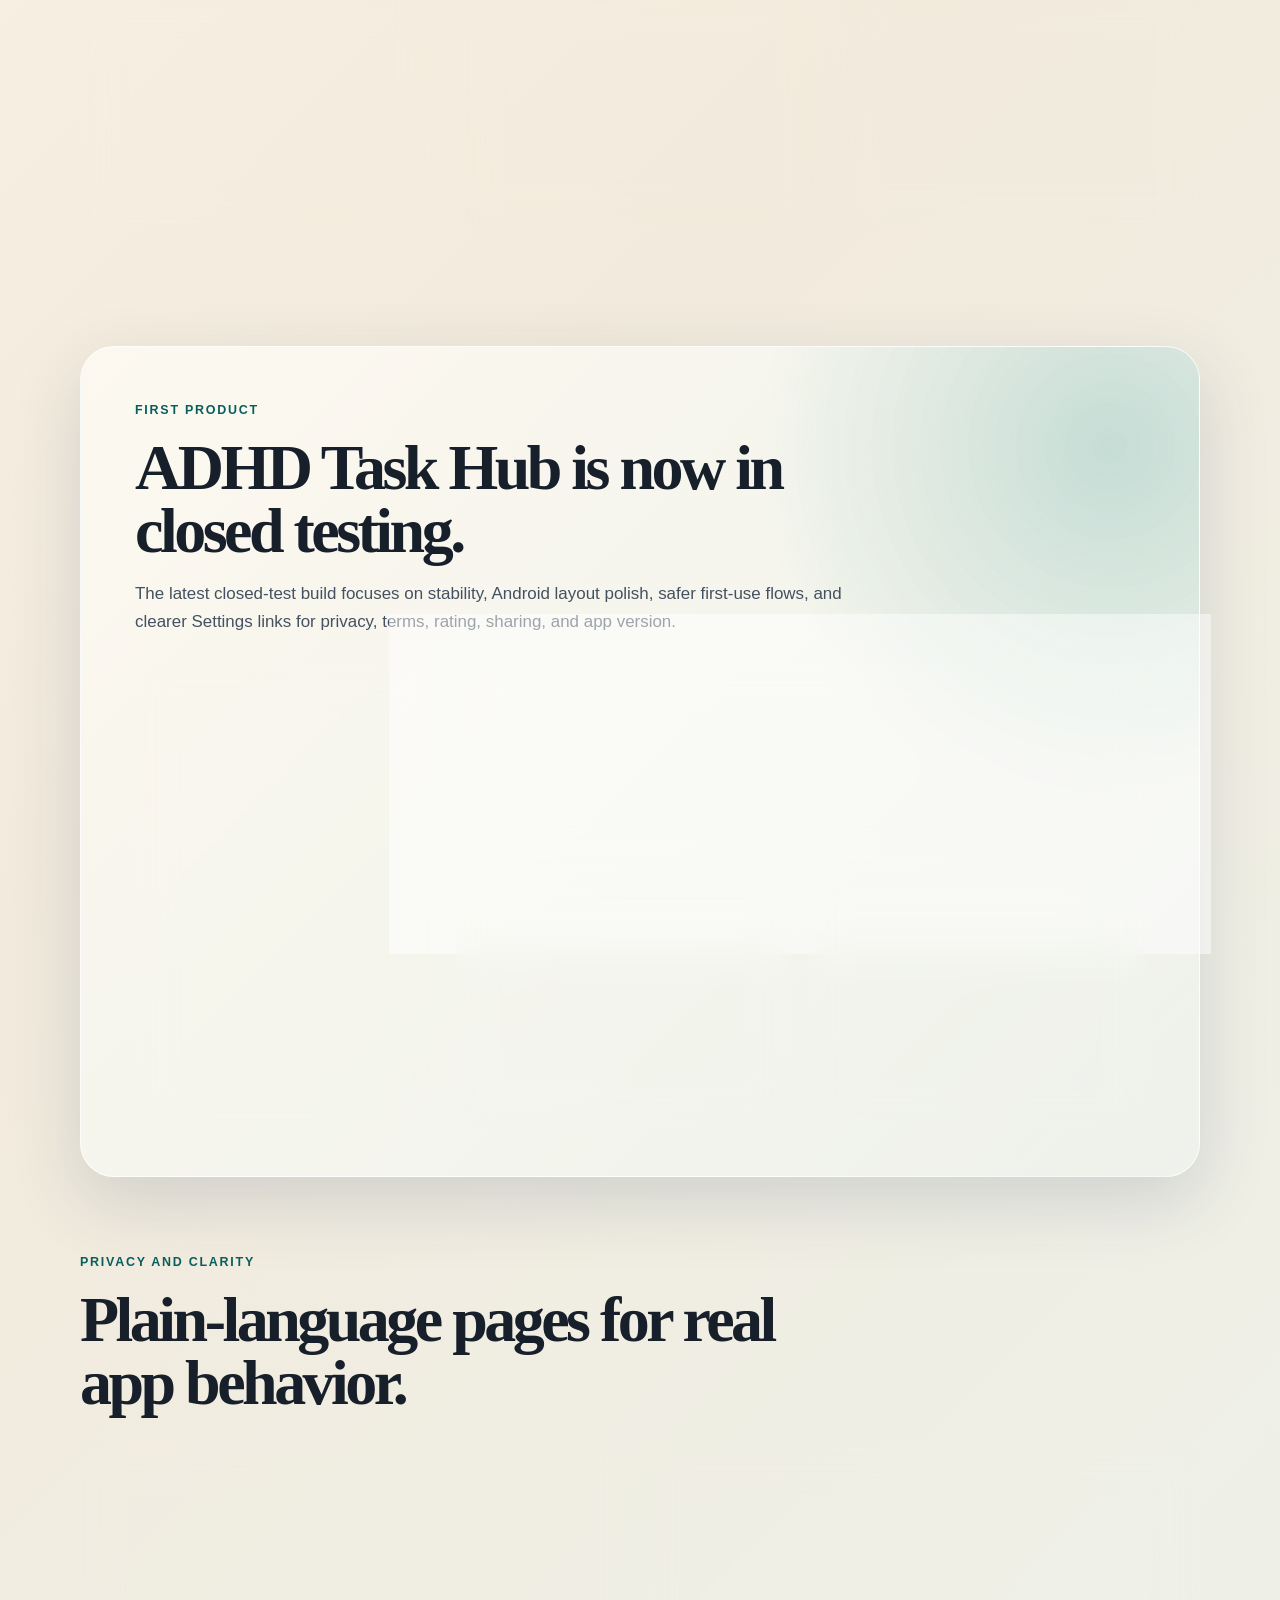
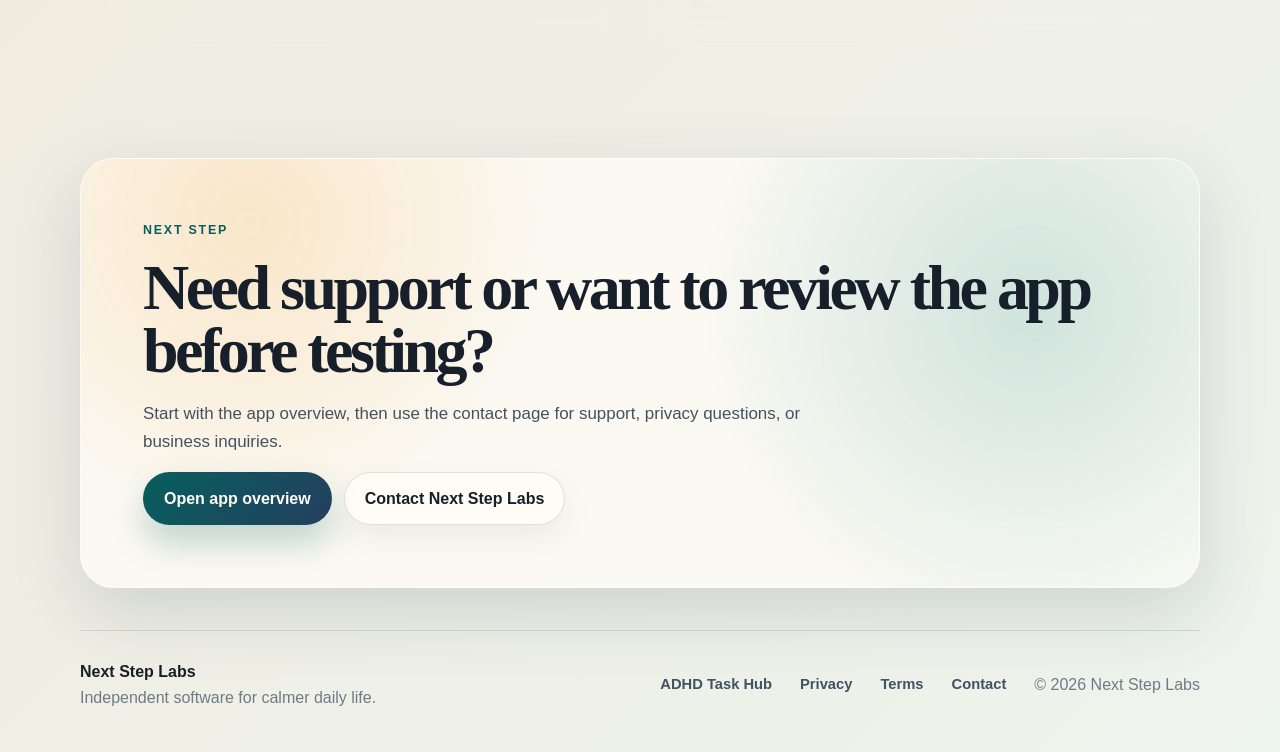
==== commit dd4232a7: "Add files via upload" ====
--- a/index.html
+++ b/index.html
@@ -1,273 +1,327 @@
-<!DOCTYPE html>
-<html lang="en">
-  <head>
-    <meta charset="UTF-8" />
-    <meta name="viewport" content="width=device-width, initial-scale=1.0" />
-    <title>Next Step Labs</title>
-    <meta
-      name="description"
-      content="Next Step Labs builds calm, practical mobile software. ADHD Task Hub is our first task-management app for adults who want clearer daily structure."
-    />
-    <link rel="stylesheet" href="./styles.css" />
-  </head>
-  <body>
-    <div class="page-shell page-shell--home">
-      <header class="site-header">
-        <a class="brand" href="./index.html">
-          <span class="brand__mark">NSL</span>
-          <span class="brand__text">Next Step Labs</span>
-        </a>
-        <nav class="site-nav" aria-label="Primary">
+<!DOCTYPE html>
+<html lang="en">
+  <head>
+    <meta charset="UTF-8" />
+    <meta name="viewport" content="width=device-width, initial-scale=1.0" />
+    <title>Next Step Labs | Calm Mobile Tools</title>
+    <meta
+      name="description"
+      content="Next Step Labs builds calm, local-first mobile software. ADHD Task Hub is an Android-first task planner for adults with ADHD and executive-function friction."
+    />
+    <link rel="stylesheet" href="./styles.css" />
+  </head>
+  <body>
+    <div class="site-canvas site-canvas--home">
+      <header class="site-header">
+        <a class="brand" href="./index.html" aria-label="Next Step Labs home">
+          <span class="brand__mark">NSL</span>
+          <span class="brand__text">Next Step Labs</span>
+        </a>
+        <nav class="site-nav" aria-label="Primary navigation">
           <a href="./index.html" aria-current="page">Home</a>
           <a href="./apps/adhd-task-hub.html">ADHD Task Hub</a>
           <a href="./privacy.html">Privacy</a>
           <a href="./terms.html">Terms</a>
           <a href="./contact.html">Contact</a>
-        </nav>
-      </header>
-
-      <main>
-        <section class="hero hero--home">
-          <div class="hero__copy" data-reveal>
-            <p class="eyebrow">Independent mobile product studio</p>
-            <h1>Tools that make the next step easier to see.</h1>
-            <p class="hero__lede">
-              Next Step Labs creates thoughtful mobile software for everyday
-              life. Our first product, ADHD Task Hub, is a calmer task
-              management app designed to help adults with ADHD capture, organize,
-              and follow through with less overwhelm.
-            </p>
-            <div class="hero__actions">
-              <a class="button button--primary" href="./apps/adhd-task-hub.html"
-                >Explore the app</a
-              >
-              <a class="button button--secondary" href="./privacy.html"
-                >Read privacy policy</a
-              >
-            </div>
-          </div>
-
-          <div class="hero-poster" aria-hidden="true" data-reveal>
-            <div class="hero-poster__backdrop"></div>
-            <div class="hero-poster__panel hero-poster__panel--large">
-              <p class="poster-label">ADHD Task Hub</p>
-              <h2>A quieter home base for what matters next.</h2>
-              <ul class="poster-list">
-                <li>Capture tasks, routines, and next steps</li>
-                <li>See Today, Hotlist, Lists, and Templates</li>
-                <li>Use reminders, focus sessions, and backups</li>
-              </ul>
-            </div>
-            <div class="hero-poster__panel hero-poster__panel--small">
-              <span>Theme system</span>
-              <strong>Calm Warm</strong>
-              <strong>Stitch</strong>
-              <strong>Aurora Glass</strong>
-            </div>
-          </div>
-        </section>
-
-        <section class="section section--divider" data-reveal>
-          <div class="section__intro">
-            <p class="eyebrow">What we build</p>
-            <h2>Practical software for calmer daily momentum.</h2>
-          </div>
-          <div class="feature-columns">
-            <article>
-              <h3>Low-friction UX</h3>
-              <p>
-                Simple flows, clear tap targets, and low-noise interfaces that
-                reduce friction instead of adding more work.
-              </p>
-            </article>
-            <article>
-              <h3>Local-first trust</h3>
-              <p>
-                Core features should continue working without mandatory accounts,
-                cloud lock-in, or constant network access.
-              </p>
-            </article>
-            <article>
-              <h3>Real-world utility</h3>
-              <p>
-                We build for repeat use in real life, not just for a polished
-                first impression.
-              </p>
-            </article>
-          </div>
-        </section>
-
-        <section class="section app-spotlight" data-reveal>
-          <div class="section__intro">
-            <p class="eyebrow">First release</p>
-            <h2>ADHD Task Hub</h2>
-            <p>
-              An Android-first task management app for adults with ADHD and
-              executive-function challenges. It helps users capture tasks
-              quickly, organize life areas, surface urgent work, and keep moving
-              with less overwhelm.
-            </p>
-          </div>
-
-          <div class="split-layout split-layout--showcase">
-            <div class="app-shot" aria-hidden="true">
-              <div class="app-shot__halo"></div>
-              <div class="app-shot__device">
-                <div class="app-shot__screen">
-                  <div class="app-shot__notch"></div>
-                  <div class="app-shot__header">
-                    <strong>Today</strong>
-                    <span>16 due today &middot; 30 urgent</span>
-                  </div>
-
-                  <div class="app-shot__deck">
-                    <div class="app-shot__stat">
-                      <strong>108</strong>
-                      <span>Open</span>
-                    </div>
-                    <div class="app-shot__stat">
-                      <strong>30</strong>
-                      <span>Hotlist</span>
-                    </div>
-                    <div class="app-shot__stat">
-                      <strong>16</strong>
-                      <span>Due Today</span>
-                    </div>
-                  </div>
-
-                  <div class="app-shot__cta">Quick Add</div>
-
-                  <div class="app-shot__section-label">Urgent Now</div>
-
-                  <article class="app-shot__card app-shot__card--high">
-                    <div class="app-shot__task-mark"></div>
-                    <div class="app-shot__task-copy">
-                      <span class="app-shot__task-list">Appointments + Calls</span>
-                      <strong>Call dentist to reschedule cleaning</strong>
-                      <div class="app-shot__meta">
-                        <span>High</span>
-                        <span>Overdue &middot; Apr 12</span>
-                      </div>
-                    </div>
-                  </article>
-
-                  <article class="app-shot__card app-shot__card--high">
-                    <div class="app-shot__task-mark"></div>
-                    <div class="app-shot__task-copy">
-                      <span class="app-shot__task-list">Apartment Deep Reset</span>
-                      <strong>Wipe the kitchen counters</strong>
-                      <div class="app-shot__meta">
-                        <span>High</span>
-                        <span>Due Today</span>
-                      </div>
-                    </div>
-                  </article>
-
-                  <article class="app-shot__card app-shot__card--medium">
-                    <div class="app-shot__task-mark"></div>
-                    <div class="app-shot__task-copy">
-                      <span class="app-shot__task-list">Family + Logistics</span>
-                      <strong>Check school email</strong>
-                      <div class="app-shot__meta">
-                        <span>Medium</span>
-                        <span>Today</span>
-                      </div>
-                    </div>
-                  </article>
-
-                  <div class="app-shot__tabbar">
-                    <span class="is-active">Today</span>
-                    <span>Hotlist</span>
-                    <span>Lists</span>
-                    <span>Templates</span>
-                  </div>
-                </div>
-              </div>
-              <div class="app-shot__caption">Android-first. Offline-first. Local by default.</div>
-            </div>
-
-            <div class="detail-list">
-              <div>
-                <span class="detail-list__label">Platform</span>
-                <p>Android-first mobile app with local storage, reminders, and no account requirement for core use.</p>
-              </div>
-              <div>
-                <span class="detail-list__label">Highlights</span>
-                <p>Today view, Hotlist, Lists, Templates, Focus Mode, and local backup for practical day-to-day support.</p>
-              </div>
-              <div>
-                <span class="detail-list__label">Product direction</span>
-                <p>Designed to reduce friction, clarify priorities, and help users follow through with less overwhelm.</p>
-              </div>
-              <div class="detail-list__actions">
-                <a class="text-link" href="./apps/adhd-task-hub.html"
-                  >View the app page</a
-                >
-                <a class="text-link" href="./privacy.html">Privacy Policy</a>
-                <a class="text-link" href="./contact.html">Open contact page</a>
-              </div>
-            </div>
-          </div>
-        </section>
-
-        <section class="section section--divider" data-reveal>
-          <div class="section__intro">
-            <p class="eyebrow">Approach</p>
-            <h2>Small studio, intentional scope.</h2>
-          </div>
-          <div class="process-grid">
-            <div>
-              <span class="process-grid__step">01</span>
-              <h3>Choose the right problem</h3>
-              <p>
-                We start with daily routines and responsibilities people already
-                find hard to manage, then design around clearer next actions.
-              </p>
-            </div>
-            <div>
-              <span class="process-grid__step">02</span>
-              <h3>Design for everyday use</h3>
-              <p>
-                Products should feel steady and supportive during a busy week,
-                not only inside a polished demo.
-              </p>
-            </div>
-            <div>
-              <span class="process-grid__step">03</span>
-              <h3>Earn trust through clarity</h3>
-              <p>
-                Local-first architecture, plain-language privacy, and clear
-                support details are part of the product experience.
-              </p>
-            </div>
-          </div>
-        </section>
-
-        <section class="section closing-callout" data-reveal>
-          <p class="eyebrow">Learn more</p>
-          <h2>Explore ADHD Task Hub and contact Next Step Labs.</h2>
-          <p>
-            This website is the public home for Next Step Labs and the current
-            overview for ADHD Task Hub.
-          </p>
-          <div class="hero__actions">
-            <a class="button button--primary" href="./apps/adhd-task-hub.html"
-              >View the app overview</a
-            >
-            <a class="button button--secondary" href="./contact.html"
-              >Contact Next Step Labs</a
-            >
-          </div>
-        </section>
-      </main>
-
-      <footer class="site-footer">
-        <p>Next Step Labs</p>
-        <p>Independent software for calmer daily life.</p>
-        <p>&copy; <span data-year></span> Next Step Labs</p>
-      </footer>
-    </div>
-
-    <script src="./script.js"></script>
-  </body>
-</html>
+        </nav>
+      </header>
+
+      <main>
+        <section class="hero hero--home">
+          <div class="hero__copy" data-reveal>
+            <p class="eyebrow">Independent mobile product studio</p>
+            <h1>Software for the moment between stuck and started.</h1>
+            <p class="hero__lede">
+              Next Step Labs builds practical, low-friction mobile tools for
+              real life. Our first app, ADHD Task Hub, helps adults with ADHD
+              and executive-function friction capture the next step, organize
+              daily responsibilities, and recover momentum without needing an
+              account.
+            </p>
+            <div class="hero__actions" aria-label="Primary actions">
+              <a class="button button--primary" href="./apps/adhd-task-hub.html"
+                >Explore ADHD Task Hub</a
+              >
+              <a class="button button--secondary" href="./privacy.html"
+                >Read our privacy model</a
+              >
+            </div>
+            <dl class="hero-facts" aria-label="Product facts">
+              <div>
+                <dt>Release</dt>
+                <dd>Google Play closed testing</dd>
+              </div>
+              <div>
+                <dt>Core data</dt>
+                <dd>Local-first on device</dd>
+              </div>
+              <div>
+                <dt>Platform</dt>
+                <dd>Android-first</dd>
+              </div>
+            </dl>
+          </div>
+
+          <div class="hero__visual" data-reveal>
+            <div class="orbit-card orbit-card--status">
+              <span>Current build</span>
+              <strong>1.0.12</strong>
+              <small>Closed test submitted</small>
+            </div>
+            <div class="phone-mock" aria-label="ADHD Task Hub product preview">
+              <div class="phone-mock__chrome">
+                <span></span>
+                <span></span>
+                <span></span>
+              </div>
+              <div class="phone-mock__screen">
+                <div class="phone-mock__top">
+                  <div>
+                    <span class="screen-kicker">Today</span>
+                    <strong>What needs a next step?</strong>
+                  </div>
+                  <span class="screen-pill">Quick Add</span>
+                </div>
+
+                <div class="screen-stats">
+                  <article>
+                    <span>Due</span>
+                    <strong>6</strong>
+                  </article>
+                  <article>
+                    <span>Hotlist</span>
+                    <strong>4</strong>
+                  </article>
+                  <article>
+                    <span>Lists</span>
+                    <strong>9</strong>
+                  </article>
+                </div>
+
+                <div class="task-stack">
+                  <article class="task-card task-card--urgent">
+                    <span class="task-card__dot"></span>
+                    <div>
+                      <small>Appointments</small>
+                      <strong>Move dentist call to a real time slot</strong>
+                      <span>High priority - today</span>
+                    </div>
+                  </article>
+                  <article class="task-card">
+                    <span class="task-card__dot"></span>
+                    <div>
+                      <small>Home Reset</small>
+                      <strong>Clear the counter before making dinner</strong>
+                      <span>Checklist - 3 small steps</span>
+                    </div>
+                  </article>
+                  <article class="task-card task-card--ai">
+                    <span class="task-card__dot"></span>
+                    <div>
+                      <small>Plan Assist</small>
+                      <strong>Turn the messy task into a tiny sequence</strong>
+                      <span>Optional Plus helper</span>
+                    </div>
+                  </article>
+                </div>
+
+                <div class="phone-mock__nav">
+                  <span class="is-active">Today</span>
+                  <span>Lists</span>
+                  <span>Plus</span>
+                </div>
+              </div>
+            </div>
+            <div class="orbit-card orbit-card--privacy">
+              <span>Privacy stance</span>
+              <strong>No account for core use</strong>
+              <small>Tasks stay local unless you choose otherwise</small>
+            </div>
+          </div>
+        </section>
+
+        <section class="section section--compact" data-reveal>
+          <div class="section__intro">
+            <p class="eyebrow">What we care about</p>
+            <h2>Tools that lower the activation energy.</h2>
+            <p>
+              We build around the small, ordinary moments where task apps often
+              become one more thing to manage.
+            </p>
+          </div>
+          <div class="value-grid">
+            <article>
+              <span class="icon-token">01</span>
+              <h3>Capture before it evaporates</h3>
+              <p>
+                Fast entry, lightweight checklists, and list context help users
+                save the thought before it disappears.
+              </p>
+            </article>
+            <article>
+              <span class="icon-token">02</span>
+              <h3>Priorities without panic</h3>
+              <p>
+                Today and Hotlist views make important work visible without
+                turning every screen into a wall of urgency.
+              </p>
+            </article>
+            <article>
+              <span class="icon-token">03</span>
+              <h3>Trust by default</h3>
+              <p>
+                Core task data is local-first. Optional features are explained
+                plainly before they need network, purchase, or AI services.
+              </p>
+            </article>
+          </div>
+        </section>
+
+        <section class="section product-panel" data-reveal>
+          <div class="section__intro">
+            <p class="eyebrow">First product</p>
+            <h2>ADHD Task Hub is now in closed testing.</h2>
+            <p>
+              The latest closed-test build focuses on stability, Android layout
+              polish, safer first-use flows, and clearer Settings links for
+              privacy, terms, rating, sharing, and app version.
+            </p>
+          </div>
+
+          <div class="product-grid">
+            <div class="demo-panel">
+              <div class="demo-panel__header" aria-live="polite">
+                <span>Product preview</span>
+                <strong data-demo-title>Today view</strong>
+              </div>
+              <p data-demo-copy aria-live="polite">
+                A calmer launch point for due tasks, urgent items, and small
+                next steps across lists.
+              </p>
+              <div class="demo-tabs" role="tablist" aria-label="Preview states">
+                <button
+                  class="demo-tab is-active"
+                  type="button"
+                  role="tab"
+                  aria-selected="true"
+                  data-demo-tab="today"
+                >
+                  Today
+                </button>
+                <button
+                  class="demo-tab"
+                  type="button"
+                  role="tab"
+                  aria-selected="false"
+                  data-demo-tab="plan"
+                >
+                  Plan Assist
+                </button>
+                <button
+                  class="demo-tab"
+                  type="button"
+                  role="tab"
+                  aria-selected="false"
+                  data-demo-tab="settings"
+                >
+                  Settings
+                </button>
+              </div>
+            </div>
+
+            <div class="feature-card feature-card--large">
+              <h3>Made for the messy middle of a day</h3>
+              <p>
+                Lists, task details, reminders, optional photos, local backups,
+                starter templates, and Focus Mode give the app enough structure
+                to be useful without asking users to maintain a whole project
+                management system.
+              </p>
+              <a class="text-link" href="./apps/adhd-task-hub.html"
+                >View the ADHD Task Hub page</a
+              >
+            </div>
+
+            <div class="feature-card">
+              <h3>Plus stays optional</h3>
+              <p>
+                Plus is designed for extra support, including optional AI
+                planning help, premium themes, recurring tasks, and an ad-free
+                experience.
+              </p>
+            </div>
+
+            <div class="feature-card">
+              <h3>Built from tester feedback</h3>
+              <p>
+                The current pass hardens first-interaction task creation,
+                improves keyboard behavior, protects bottom sheets from Android
+                navigation bars, and reduces action-menu clutter.
+              </p>
+            </div>
+          </div>
+        </section>
+
+        <section class="section section--split" data-reveal>
+          <div class="section__intro">
+            <p class="eyebrow">Privacy and clarity</p>
+            <h2>Plain-language pages for real app behavior.</h2>
+          </div>
+          <div class="split-card">
+            <article>
+              <h3>Privacy Policy</h3>
+              <p>
+                Covers local task storage, optional task photos, notifications,
+                backups, analytics or diagnostics, Google Play purchases,
+                RevenueCat, ads, and optional AI Plan Assist.
+              </p>
+              <a class="text-link" href="./privacy.html">Read Privacy Policy</a>
+            </article>
+            <article>
+              <h3>Terms of Use</h3>
+              <p>
+                Sets expectations for personal productivity use, optional Plus
+                subscriptions, AI suggestions, availability, backups, and app
+                store billing.
+              </p>
+              <a class="text-link" href="./terms.html">Read Terms</a>
+            </article>
+          </div>
+        </section>
+
+        <section class="section closing-callout" data-reveal>
+          <p class="eyebrow">Next step</p>
+          <h2>Need support or want to review the app before testing?</h2>
+          <p>
+            Start with the app overview, then use the contact page for support,
+            privacy questions, or business inquiries.
+          </p>
+          <div class="hero__actions">
+            <a class="button button--primary" href="./apps/adhd-task-hub.html"
+              >Open app overview</a
+            >
+            <a class="button button--secondary" href="./contact.html"
+              >Contact Next Step Labs</a
+            >
+          </div>
+        </section>
+      </main>
+
+      <footer class="site-footer">
+        <div>
+          <p class="site-footer__brand">Next Step Labs</p>
+          <p>Independent software for calmer daily life.</p>
+        </div>
+        <nav aria-label="Footer navigation">
+          <a href="./apps/adhd-task-hub.html">ADHD Task Hub</a>
+          <a href="./privacy.html">Privacy</a>
+          <a href="./terms.html">Terms</a>
+          <a href="./contact.html">Contact</a>
+        </nav>
+        <p>&copy; <span data-year></span> Next Step Labs</p>
+      </footer>
+    </div>
+
+    <script src="./script.js"></script>
+  </body>
+</html>
--- a/styles.css
+++ b/styles.css
@@ -1,23 +1,28 @@
 :root {
-  --ink: #172126;
-  --muted: #57616a;
-  --line: rgba(23, 33, 38, 0.12);
-  --line-strong: rgba(23, 33, 38, 0.18);
-  --paper: #f6f1e7;
-  --panel: rgba(255, 252, 247, 0.72);
-  --panel-strong: rgba(255, 252, 247, 0.9);
-  --mint: #d6ebdf;
-  --blue: #bdd8ef;
-  --peach: #f0ddc8;
-  --teal: #2e6f68;
-  --teal-strong: #1f5852;
-  --shadow-soft: 0 16px 40px rgba(38, 52, 60, 0.08);
-  --shadow-crisp: 0 12px 28px rgba(38, 52, 60, 0.12);
-  --radius-xl: 32px;
+  color-scheme: light;
+  --ink: #17202a;
+  --ink-soft: #435160;
+  --muted: #6e7b86;
+  --paper: #fffaf0;
+  --paper-strong: #fffdf7;
+  --mist: #f1eadc;
+  --line: rgba(27, 35, 43, 0.12);
+  --line-strong: rgba(27, 35, 43, 0.2);
+  --teal: #0d7f77;
+  --teal-deep: #075f5d;
+  --amber: #f3b04d;
+  --coral: #ec765f;
+  --sage: #8eaa7d;
+  --blue: #243f5f;
+  --shadow: 0 24px 70px rgba(36, 63, 95, 0.16);
+  --shadow-soft: 0 16px 44px rgba(36, 63, 95, 0.1);
+  --radius-xl: 34px;
   --radius-lg: 24px;
   --radius-md: 18px;
-  --radius-sm: 14px;
-  --content-width: 1180px;
+  --radius-sm: 12px;
+  --max: 1120px;
+  --font-display: "Fraunces", "Iowan Old Style", "Palatino Linotype", Georgia, serif;
+  --font-body: "Manrope", "Avenir Next", "Trebuchet MS", Verdana, sans-serif;
 }
 
 * {
@@ -30,731 +35,927 @@
 
 body {
   margin: 0;
+  min-width: 320px;
   color: var(--ink);
   background:
-    radial-gradient(circle at top left, rgba(189, 216, 239, 0.92), transparent 36%),
-    radial-gradient(circle at 88% 12%, rgba(240, 221, 200, 0.82), transparent 22%),
-    radial-gradient(circle at 86% 45%, rgba(214, 235, 223, 0.88), transparent 18%),
-    linear-gradient(180deg, #f7f2e9 0%, #f3efe7 48%, #edf4ef 100%);
-  font-family: "Avenir Next", "Segoe UI", "Helvetica Neue", sans-serif;
-  line-height: 1.5;
+    radial-gradient(circle at 8% 8%, rgba(243, 176, 77, 0.35), transparent 28rem),
+    radial-gradient(circle at 88% 14%, rgba(13, 127, 119, 0.22), transparent 30rem),
+    linear-gradient(135deg, #fff8eb 0%, #f2eadc 48%, #edf3ed 100%);
+  font-family: var(--font-body);
+  line-height: 1.6;
+}
+
+body::before {
+  content: "";
+  position: fixed;
+  inset: 0;
+  pointer-events: none;
+  background-image:
+    linear-gradient(rgba(23, 32, 42, 0.035) 1px, transparent 1px),
+    linear-gradient(90deg, rgba(23, 32, 42, 0.03) 1px, transparent 1px);
+  background-size: 44px 44px;
+  -webkit-mask-image: linear-gradient(to bottom, rgba(0, 0, 0, 0.65), transparent 78%);
+  mask-image: linear-gradient(to bottom, rgba(0, 0, 0, 0.65), transparent 78%);
+  z-index: -2;
 }
 
 a {
   color: inherit;
-  text-decoration: none;
-}
-
-img {
+}
+
+img,
+svg {
+  display: block;
   max-width: 100%;
 }
 
-.page-shell {
+button,
+input,
+textarea {
+  font: inherit;
+}
+
+.site-canvas {
   min-height: 100vh;
-  padding: 28px clamp(18px, 3vw, 36px) 36px;
-}
-
-.page-shell--home {
-  background:
-    radial-gradient(circle at 20% 12%, rgba(198, 222, 240, 0.72), transparent 24%),
-    radial-gradient(circle at 78% 18%, rgba(240, 225, 204, 0.78), transparent 20%),
-    radial-gradient(circle at 76% 58%, rgba(194, 225, 199, 0.75), transparent 22%);
-}
-
-.page-shell--centered {
+  overflow: hidden;
+  padding: 24px 18px 42px;
+}
+
+.site-canvas--center {
   display: grid;
   place-items: center;
 }
 
-.site-header,
-.site-footer,
-main {
-  width: min(var(--content-width), 100%);
-  margin: 0 auto;
-}
-
 .site-header {
+  position: sticky;
+  top: 14px;
+  z-index: 20;
   display: flex;
   align-items: center;
   justify-content: space-between;
-  gap: 24px;
-  margin-bottom: 36px;
+  gap: 18px;
+  width: min(var(--max), 100%);
+  margin: 0 auto;
+  padding: 12px 14px;
+  border: 1px solid rgba(255, 255, 255, 0.75);
+  border-radius: 999px;
+  background: rgba(255, 253, 247, 0.78);
+  box-shadow: 0 18px 52px rgba(36, 63, 95, 0.12);
+  backdrop-filter: blur(22px);
 }
 
 .brand {
   display: inline-flex;
   align-items: center;
-  gap: 12px;
-  font-weight: 700;
-  letter-spacing: 0.01em;
+  gap: 10px;
+  color: var(--ink);
+  font-weight: 850;
+  text-decoration: none;
+  white-space: nowrap;
+}
+
+.brand--center {
+  justify-content: center;
 }
 
 .brand__mark {
+  display: inline-grid;
   width: 42px;
   height: 42px;
-  display: grid;
   place-items: center;
-  border-radius: 14px;
-  background: rgba(255, 252, 247, 0.68);
-  border: 1px solid rgba(255, 255, 255, 0.66);
-  box-shadow: var(--shadow-soft);
-  font-size: 0.82rem;
+  border-radius: 16px;
+  color: #fffdf7;
+  background:
+    linear-gradient(135deg, rgba(255, 255, 255, 0.26), transparent 42%),
+    linear-gradient(135deg, var(--teal-deep), var(--blue));
+  box-shadow: inset 0 1px 0 rgba(255, 255, 255, 0.28), 0 12px 28px rgba(7, 95, 93, 0.24);
+  font-size: 0.78rem;
+  letter-spacing: 0.08em;
+}
+
+.brand__text {
+  letter-spacing: -0.02em;
 }
 
 .site-nav {
-  display: inline-flex;
-  flex-wrap: wrap;
-  gap: 8px;
-  padding: 8px;
+  display: flex;
+  align-items: center;
+  justify-content: flex-end;
+  gap: 4px;
+}
+
+.site-nav a,
+.site-footer nav a {
   border-radius: 999px;
-  background: rgba(255, 252, 247, 0.54);
-  border: 1px solid rgba(255, 255, 255, 0.52);
-  box-shadow: var(--shadow-soft);
-  backdrop-filter: blur(16px);
+  color: var(--ink-soft);
+  font-size: 0.92rem;
+  font-weight: 750;
+  text-decoration: none;
+  transition: color 180ms ease, background 180ms ease, transform 180ms ease;
 }
 
 .site-nav a {
   padding: 10px 14px;
-  border-radius: 999px;
-  color: var(--muted);
-  font-size: 0.95rem;
-}
-
+}
+
+.site-nav a:hover,
+.site-nav a:focus-visible,
 .site-nav a[aria-current="page"] {
   color: var(--ink);
-  background: rgba(255, 255, 255, 0.72);
+  background: rgba(13, 127, 119, 0.1);
+}
+
+.site-nav a:active {
+  transform: translateY(1px);
+}
+
+.hero,
+.section,
+.site-footer {
+  width: min(var(--max), 100%);
+  margin-inline: auto;
 }
 
 .hero {
+  position: relative;
   display: grid;
-  gap: 34px;
+  grid-template-columns: minmax(0, 1.04fr) minmax(320px, 0.96fr);
   align-items: center;
-  padding: clamp(28px, 4vw, 52px) 0;
-}
-
-.hero--home {
-  grid-template-columns: minmax(0, 1.05fr) minmax(320px, 0.95fr);
-  min-height: 72vh;
-}
-
-.hero--app,
+  gap: clamp(34px, 6vw, 74px);
+  padding: clamp(72px, 10vw, 126px) 0 clamp(54px, 8vw, 96px);
+}
+
 .hero--policy {
-  grid-template-columns: minmax(0, 1fr) minmax(260px, 0.65fr);
-}
-
-.hero--policy {
-  min-height: auto;
-}
-
-.hero__copy h1 {
-  margin: 0;
-  max-width: 12ch;
-  font-family: "Iowan Old Style", "Palatino Linotype", "Book Antiqua", serif;
-  font-size: clamp(3.5rem, 7vw, 6.4rem);
-  line-height: 0.95;
-  letter-spacing: -0.05em;
-}
-
-.hero--app .hero__copy h1,
-.hero--policy .hero__copy h1 {
-  font-size: clamp(2.9rem, 6vw, 5rem);
+  grid-template-columns: minmax(0, 0.98fr) minmax(280px, 0.62fr);
+  align-items: start;
+}
+
+.hero__copy {
+  max-width: 700px;
 }
 
 .eyebrow {
-  margin: 0 0 12px;
-  color: var(--teal-strong);
-  font-size: 0.82rem;
-  font-weight: 700;
-  letter-spacing: 0.15em;
+  margin: 0 0 16px;
+  color: var(--teal-deep);
+  font-size: 0.78rem;
+  font-weight: 900;
+  letter-spacing: 0.14em;
   text-transform: uppercase;
 }
 
-.hero__lede,
-.section__intro p,
-.feature-columns p,
-.detail-list p,
-.timeline-list p,
-.process-grid p,
-.theme-strip p,
-.aside-panel p,
-.site-footer p,
-.not-found p,
-.policy-grid p {
-  color: var(--muted);
+h1,
+h2,
+h3,
+p {
+  margin-top: 0;
+}
+
+h1,
+h2 {
+  font-family: var(--font-display);
+  font-weight: 850;
+  line-height: 0.98;
+  letter-spacing: -0.055em;
+}
+
+h1 {
+  max-width: 780px;
+  margin-bottom: 24px;
+  font-size: clamp(3.2rem, 9vw, 6.9rem);
+}
+
+h2 {
+  margin-bottom: 18px;
+  font-size: clamp(2.35rem, 5vw, 4.3rem);
+}
+
+h3 {
+  margin-bottom: 10px;
+  font-size: 1.08rem;
+  line-height: 1.2;
+  letter-spacing: -0.02em;
+}
+
+p {
+  color: var(--ink-soft);
 }
 
 .hero__lede {
-  max-width: 40rem;
-  margin: 22px 0 0;
-  font-size: clamp(1.08rem, 1.5vw, 1.24rem);
+  max-width: 660px;
+  margin-bottom: 28px;
+  color: #344453;
+  font-size: clamp(1.05rem, 1.6vw, 1.28rem);
 }
 
 .hero__actions {
   display: flex;
   flex-wrap: wrap;
-  gap: 14px;
-  margin-top: 30px;
+  gap: 12px;
+  align-items: center;
 }
 
 .button {
   display: inline-flex;
+  min-height: 48px;
   align-items: center;
   justify-content: center;
-  min-height: 52px;
-  padding: 0 22px;
+  gap: 8px;
+  border: 1px solid transparent;
   border-radius: 999px;
-  border: 1px solid transparent;
-  font-weight: 700;
-  transition:
-    transform 180ms ease,
-    background-color 180ms ease,
-    border-color 180ms ease,
-    color 180ms ease,
-    box-shadow 180ms ease;
-}
-
-.button:hover {
-  transform: translateY(-1px);
+  padding: 13px 20px;
+  font-weight: 850;
+  text-decoration: none;
+  transition: transform 180ms ease, box-shadow 180ms ease, background 180ms ease;
+}
+
+.button:hover,
+.button:focus-visible {
+  transform: translateY(-2px);
 }
 
 .button--primary {
-  color: #f6fbf8;
-  background: linear-gradient(135deg, var(--teal) 0%, var(--teal-strong) 100%);
-  box-shadow: var(--shadow-crisp);
+  color: #fffdf7;
+  background: linear-gradient(135deg, var(--teal-deep), var(--blue));
+  box-shadow: 0 18px 34px rgba(7, 95, 93, 0.24);
 }
 
 .button--secondary {
+  border-color: var(--line);
   color: var(--ink);
-  background: rgba(255, 252, 247, 0.72);
-  border-color: rgba(255, 255, 255, 0.72);
-  box-shadow: var(--shadow-soft);
-}
-
-.hero-poster {
-  position: relative;
-  min-height: 560px;
-}
-
-.hero-poster__backdrop {
-  position: absolute;
-  inset: 8% 2% 12% 12%;
-  border-radius: 40px;
-  background:
-    linear-gradient(145deg, rgba(255, 252, 247, 0.55), rgba(255, 252, 247, 0.14)),
-    radial-gradient(circle at 24% 18%, rgba(189, 216, 239, 0.82), transparent 42%),
-    radial-gradient(circle at 78% 32%, rgba(214, 235, 223, 0.8), transparent 34%);
-  border: 1px solid rgba(255, 255, 255, 0.52);
-  box-shadow: var(--shadow-soft);
-  backdrop-filter: blur(16px);
-}
-
-.hero-poster__panel {
-  position: absolute;
-  border-radius: 28px;
-  padding: 28px;
-  background: rgba(255, 252, 247, 0.76);
-  border: 1px solid rgba(255, 255, 255, 0.68);
-  box-shadow: var(--shadow-crisp);
-  backdrop-filter: blur(18px);
-}
-
-.hero-poster__panel--large {
-  inset: 12% 18% auto 0;
-}
-
-.hero-poster__panel--small {
-  right: 0;
-  bottom: 10%;
-  width: min(240px, 44%);
-  display: grid;
-  gap: 12px;
-}
-
-.poster-label {
-  margin: 0 0 12px;
-  color: var(--teal-strong);
-  font-size: 0.82rem;
-  font-weight: 700;
-  letter-spacing: 0.14em;
-  text-transform: uppercase;
-}
-
-.hero-poster__panel h2 {
-  margin: 0;
-  max-width: 10ch;
-  font-family: "Iowan Old Style", "Palatino Linotype", "Book Antiqua", serif;
-  font-size: clamp(2.4rem, 4vw, 3.6rem);
-  line-height: 0.95;
-  letter-spacing: -0.04em;
-}
-
-.poster-list {
-  margin: 24px 0 0;
-  padding: 0;
-  list-style: none;
-  color: var(--muted);
-}
-
-.poster-list li + li {
-  margin-top: 8px;
-}
-
-.section {
-  padding: clamp(32px, 6vw, 78px) 0;
-}
-
-.section--divider {
-  border-top: 1px solid rgba(255, 255, 255, 0.52);
-}
-
-.section__intro {
-  max-width: 720px;
-  margin-bottom: 28px;
-}
-
-.section__intro h2 {
-  margin: 0;
-  font-family: "Iowan Old Style", "Palatino Linotype", "Book Antiqua", serif;
-  font-size: clamp(2rem, 4vw, 3.25rem);
-  line-height: 1.02;
-  letter-spacing: -0.04em;
-}
-
-.feature-columns,
-.process-grid,
-.theme-strip {
-  display: grid;
-  gap: 18px;
-}
-
-.feature-columns {
-  grid-template-columns: repeat(3, minmax(0, 1fr));
-}
-
-.feature-columns--wide {
-  gap: 20px;
-}
-
-.feature-columns article,
-.process-grid > div,
-.theme-strip > div,
-.aside-panel,
-.timeline-list > div,
-.detail-list > div,
-.policy-grid article {
-  padding: 22px;
-  border-radius: var(--radius-md);
-  background: rgba(255, 252, 247, 0.5);
-  border: 1px solid rgba(255, 255, 255, 0.56);
-  box-shadow: var(--shadow-soft);
-  backdrop-filter: blur(14px);
-}
-
-.split-layout {
-  display: grid;
-  grid-template-columns: minmax(280px, 0.95fr) minmax(0, 1fr);
-  gap: 22px;
-  align-items: center;
-}
-
-.split-layout--showcase {
-  align-items: start;
-}
-
-.split-layout--compact {
-  grid-template-columns: minmax(0, 1fr) minmax(300px, 0.7fr);
-}
-
-.phone-stack {
-  position: relative;
-  display: grid;
-  gap: 18px;
-  justify-items: start;
-}
-
-.phone-stack__frame {
-  width: min(330px, 100%);
-  padding: 14px;
-  border-radius: 34px;
-  background: rgba(255, 252, 247, 0.78);
-  border: 1px solid rgba(255, 255, 255, 0.68);
-  box-shadow: var(--shadow-crisp);
-}
-
-.mini-screen {
-  min-height: 530px;
-  padding: 18px;
-  border-radius: 24px;
-  background:
-    radial-gradient(circle at top left, rgba(189, 216, 239, 0.78), transparent 38%),
-    radial-gradient(circle at 90% 14%, rgba(240, 221, 200, 0.72), transparent 22%),
-    radial-gradient(circle at 76% 58%, rgba(214, 235, 223, 0.78), transparent 20%),
-    linear-gradient(180deg, #eef2f5 0%, #edf5f1 100%);
-}
-
-.mini-screen__header {
-  width: 65%;
-  height: 42px;
-  margin-bottom: 18px;
-  border-radius: 18px;
-  background: rgba(255, 252, 247, 0.74);
-  box-shadow: inset 0 0 0 1px rgba(255, 255, 255, 0.62);
-}
-
-.mini-card,
-.mini-nav {
-  border-radius: 22px;
-  background: rgba(255, 252, 247, 0.76);
-  box-shadow:
-    inset 0 0 0 1px rgba(255, 255, 255, 0.72),
-    0 12px 18px rgba(42, 61, 71, 0.08);
-}
-
-.mini-card {
-  height: 92px;
-  margin-bottom: 14px;
-}
-
-.mini-card--accent {
-  height: 120px;
-}
-
-.mini-nav {
-  height: 68px;
-  margin-top: 48px;
-}
-
-.phone-stack__note {
-  color: var(--muted);
-  font-size: 0.98rem;
-}
-
-.app-shot {
-  position: relative;
-  display: grid;
-  gap: 18px;
-  justify-items: start;
-}
-
-.app-shot__halo {
-  position: absolute;
-  inset: 7% -12% 2% -10%;
-  border-radius: 42px;
-  background:
-    radial-gradient(circle at 18% 22%, rgba(189, 216, 239, 0.62), transparent 34%),
-    radial-gradient(circle at 78% 62%, rgba(214, 235, 223, 0.58), transparent 38%),
-    radial-gradient(circle at 74% 20%, rgba(240, 221, 200, 0.52), transparent 28%);
-  filter: blur(16px);
-  opacity: 0.95;
-}
-
-.app-shot__device {
-  position: relative;
-  width: min(360px, 100%);
-  padding: 12px;
-  border-radius: 38px;
-  background:
-    linear-gradient(180deg, rgba(255, 255, 255, 0.88), rgba(242, 238, 230, 0.78));
-  border: 1px solid rgba(255, 255, 255, 0.82);
-  box-shadow:
-    0 30px 48px rgba(27, 41, 46, 0.12),
-    inset 0 0 0 1px rgba(255, 255, 255, 0.72);
-}
-
-.app-shot__screen {
-  position: relative;
-  min-height: 620px;
-  padding: 20px 18px 16px;
-  border-radius: 28px;
-  overflow: hidden;
-  background:
-    radial-gradient(circle at 8% 8%, rgba(189, 216, 239, 0.78), transparent 26%),
-    radial-gradient(circle at 88% 14%, rgba(240, 221, 200, 0.74), transparent 22%),
-    radial-gradient(circle at 86% 58%, rgba(214, 235, 223, 0.82), transparent 24%),
-    linear-gradient(180deg, #f7f3eb 0%, #f0f5ef 100%);
-}
-
-.app-shot__notch {
-  width: 34%;
-  height: 7px;
-  margin: 2px auto 18px;
-  border-radius: 999px;
-  background: rgba(28, 39, 45, 0.16);
-}
-
-.app-shot__header strong {
-  display: block;
-  font-family: "Iowan Old Style", "Palatino Linotype", "Book Antiqua", serif;
-  font-size: 1.9rem;
-  line-height: 1;
-  letter-spacing: -0.04em;
-}
-
-.app-shot__header span {
-  display: block;
-  margin-top: 8px;
-  color: rgba(23, 33, 38, 0.66);
-  font-size: 0.88rem;
-}
-
-.app-shot__deck {
+  background: rgba(255, 253, 247, 0.68);
+  box-shadow: 0 12px 30px rgba(36, 63, 95, 0.08);
+}
+
+.text-link {
+  color: var(--teal-deep);
+  font-weight: 850;
+  text-decoration-color: rgba(13, 127, 119, 0.28);
+  text-decoration-thickness: 2px;
+  text-underline-offset: 4px;
+}
+
+.text-link:hover,
+.text-link:focus-visible {
+  color: var(--blue);
+  text-decoration-color: currentColor;
+}
+
+.hero-facts {
   display: grid;
   grid-template-columns: repeat(3, minmax(0, 1fr));
   gap: 10px;
+  margin: 28px 0 0;
+}
+
+.hero-facts div,
+.feature-card,
+.value-grid article,
+.split-card article,
+.detail-grid article,
+.policy-grid article,
+.policy-summary,
+.contact-card,
+.release-card,
+.demo-panel,
+.timeline-list--cards article,
+.not-found {
+  border: 1px solid rgba(255, 255, 255, 0.72);
+  background:
+    linear-gradient(145deg, rgba(255, 253, 247, 0.86), rgba(255, 250, 240, 0.62)),
+    rgba(255, 255, 255, 0.48);
+  box-shadow: var(--shadow-soft);
+  backdrop-filter: blur(18px);
+}
+
+.hero-facts div {
+  min-height: 104px;
+  border-radius: 22px;
+  padding: 16px;
+}
+
+.hero-facts dt,
+.detail-grid__label,
+.release-card__label,
+.screen-kicker,
+.task-card small,
+.demo-panel__header span {
+  display: block;
+  color: var(--muted);
+  font-size: 0.72rem;
+  font-weight: 900;
+  letter-spacing: 0.12em;
+  text-transform: uppercase;
+}
+
+.hero-facts dd {
+  margin: 7px 0 0;
+  color: var(--ink);
+  font-weight: 850;
+  line-height: 1.25;
+}
+
+.hero__visual {
+  position: relative;
+  min-height: 660px;
+}
+
+.hero__visual::before {
+  content: "";
+  position: absolute;
+  inset: 8% -7% auto auto;
+  width: 82%;
+  aspect-ratio: 1;
+  border-radius: 48% 52% 42% 58%;
+  background:
+    radial-gradient(circle at 28% 28%, rgba(255, 255, 255, 0.95), transparent 18%),
+    linear-gradient(135deg, rgba(243, 176, 77, 0.52), rgba(13, 127, 119, 0.32));
+  filter: blur(2px);
+  opacity: 0.84;
+  transform: rotate(-9deg);
+}
+
+.phone-mock {
+  position: absolute;
+  top: 10px;
+  left: 50%;
+  width: min(380px, 76vw);
+  padding: 12px;
+  border: 1px solid rgba(23, 32, 42, 0.14);
+  border-radius: 42px;
+  background:
+    linear-gradient(145deg, #26374d, #16222f 54%, #081118),
+    var(--ink);
+  box-shadow: 0 42px 90px rgba(12, 29, 43, 0.32);
+  transform: translateX(-50%) rotate(2deg);
+}
+
+.phone-mock__chrome {
+  display: flex;
+  justify-content: center;
+  gap: 5px;
+  padding: 3px 0 10px;
+}
+
+.phone-mock__chrome span {
+  width: 5px;
+  height: 5px;
+  border-radius: 999px;
+  background: rgba(255, 255, 255, 0.36);
+}
+
+.phone-mock__screen {
+  overflow: hidden;
+  min-height: 590px;
+  border-radius: 32px;
+  padding: 20px;
+  background:
+    radial-gradient(circle at 18% 5%, rgba(243, 176, 77, 0.34), transparent 8rem),
+    linear-gradient(180deg, #fffaf0 0%, #f2eadc 100%);
+}
+
+.phone-mock__top,
+.phone-mock__nav,
+.screen-stats,
+.task-card {
+  display: flex;
+  align-items: center;
+}
+
+.phone-mock__top {
+  justify-content: space-between;
+  gap: 16px;
+  margin-bottom: 18px;
+}
+
+.phone-mock__top strong {
+  display: block;
+  max-width: 180px;
+  color: var(--ink);
+  font-size: 1.22rem;
+  line-height: 1.1;
+}
+
+.screen-pill {
+  border-radius: 999px;
+  padding: 9px 12px;
+  color: #fffdf7;
+  background: var(--teal-deep);
+  font-size: 0.75rem;
+  font-weight: 850;
+  box-shadow: 0 12px 24px rgba(7, 95, 93, 0.2);
+}
+
+.screen-stats {
+  gap: 8px;
+  margin-bottom: 18px;
+}
+
+.screen-stats article {
+  flex: 1;
+  border: 1px solid rgba(23, 32, 42, 0.08);
+  border-radius: 18px;
+  padding: 12px;
+  background: rgba(255, 255, 255, 0.66);
+}
+
+.screen-stats span {
+  display: block;
+  color: var(--muted);
+  font-size: 0.74rem;
+  font-weight: 800;
+}
+
+.screen-stats strong {
+  display: block;
+  margin-top: 2px;
+  color: var(--ink);
+  font-family: var(--font-display);
+  font-size: 2rem;
+  line-height: 1;
+}
+
+.task-stack {
+  display: grid;
+  gap: 12px;
+}
+
+.task-card {
+  gap: 12px;
+  border: 1px solid rgba(23, 32, 42, 0.08);
+  border-radius: 20px;
+  padding: 14px;
+  background: rgba(255, 253, 247, 0.78);
+}
+
+.task-card__dot {
+  flex: 0 0 auto;
+  width: 15px;
+  height: 15px;
+  border: 3px solid rgba(13, 127, 119, 0.32);
+  border-radius: 50%;
+  background: rgba(255, 255, 255, 0.85);
+}
+
+.task-card strong {
+  display: block;
+  margin: 3px 0 4px;
+  color: var(--ink);
+  font-size: 0.95rem;
+  line-height: 1.22;
+}
+
+.task-card span:last-child {
+  color: var(--muted);
+  font-size: 0.78rem;
+  font-weight: 750;
+}
+
+.task-card--urgent {
+  border-color: rgba(236, 118, 95, 0.28);
+  background: rgba(255, 239, 232, 0.86);
+}
+
+.task-card--urgent .task-card__dot {
+  border-color: var(--coral);
+}
+
+.task-card--ai {
+  border-color: rgba(13, 127, 119, 0.22);
+  background: rgba(231, 246, 241, 0.82);
+}
+
+.phone-mock__nav {
+  justify-content: space-between;
   margin-top: 18px;
-}
-
-.app-shot__stat {
-  padding: 14px 10px;
-  border-radius: 20px;
-  background: linear-gradient(180deg, rgba(46, 111, 104, 0.96), rgba(33, 86, 80, 0.98));
-  color: #f4f7f5;
+  border-radius: 22px;
+  padding: 8px;
+  background: rgba(23, 32, 42, 0.08);
+}
+
+.phone-mock__nav span {
+  flex: 1;
+  border-radius: 999px;
+  padding: 10px 4px;
+  color: var(--muted);
+  font-size: 0.72rem;
+  font-weight: 850;
   text-align: center;
-  box-shadow: 0 14px 24px rgba(31, 57, 54, 0.16);
-}
-
-.app-shot__stat strong {
+}
+
+.phone-mock__nav .is-active {
+  color: #fffdf7;
+  background: var(--blue);
+}
+
+.orbit-card {
+  position: absolute;
+  z-index: 2;
+  width: 188px;
+  border: 1px solid rgba(255, 255, 255, 0.76);
+  border-radius: 24px;
+  padding: 16px;
+  background: rgba(255, 253, 247, 0.82);
+  box-shadow: var(--shadow);
+  backdrop-filter: blur(18px);
+}
+
+.orbit-card span,
+.orbit-card small {
   display: block;
-  font-size: 1.25rem;
-  line-height: 1;
-}
-
-.app-shot__stat span {
+  color: var(--muted);
+  font-size: 0.72rem;
+  font-weight: 850;
+}
+
+.orbit-card strong {
+  display: block;
+  margin: 5px 0;
+  line-height: 1.15;
+}
+
+.orbit-card--status {
+  top: 60px;
+  left: 0;
+}
+
+.orbit-card--privacy {
+  right: 0;
+  bottom: 84px;
+}
+
+.section {
+  padding: clamp(54px, 8vw, 90px) 0;
+}
+
+.section--compact {
+  padding-top: 34px;
+}
+
+.section__intro {
+  max-width: 720px;
+  margin-bottom: 30px;
+}
+
+.section__intro p:not(.eyebrow) {
+  font-size: 1.06rem;
+}
+
+.value-grid,
+.product-grid,
+.split-card,
+.detail-grid,
+.policy-grid,
+.timeline-list--cards {
+  display: grid;
+  gap: 18px;
+}
+
+.value-grid {
+  grid-template-columns: repeat(3, minmax(0, 1fr));
+}
+
+.value-grid--four {
+  grid-template-columns: repeat(4, minmax(0, 1fr));
+}
+
+.value-grid article,
+.feature-card,
+.split-card article,
+.detail-grid article,
+.policy-grid article,
+.timeline-list--cards article {
+  border-radius: var(--radius-lg);
+  padding: clamp(20px, 3vw, 28px);
+}
+
+.icon-token {
+  display: inline-flex;
+  min-height: 34px;
+  align-items: center;
+  border-radius: 999px;
+  margin-bottom: 20px;
+  padding: 8px 12px;
+  color: var(--teal-deep);
+  background: rgba(13, 127, 119, 0.1);
+  font-size: 0.74rem;
+  font-weight: 900;
+  letter-spacing: 0.08em;
+  text-transform: uppercase;
+}
+
+.product-panel {
+  position: relative;
+  border: 1px solid rgba(255, 255, 255, 0.76);
+  border-radius: var(--radius-xl);
+  margin-top: 28px;
+  padding: clamp(28px, 5vw, 54px);
+  background:
+    radial-gradient(circle at 92% 12%, rgba(13, 127, 119, 0.2), transparent 22rem),
+    linear-gradient(135deg, rgba(255, 253, 247, 0.72), rgba(237, 243, 237, 0.72));
+  box-shadow: var(--shadow);
+}
+
+.product-grid {
+  grid-template-columns: minmax(260px, 0.9fr) repeat(2, minmax(0, 1fr));
+}
+
+.demo-panel {
+  display: flex;
+  min-height: 100%;
+  flex-direction: column;
+  justify-content: space-between;
+  grid-row: span 2;
+  border-radius: var(--radius-lg);
+  padding: 26px;
+  background:
+    linear-gradient(145deg, rgba(7, 95, 93, 0.95), rgba(36, 63, 95, 0.96)),
+    var(--blue);
+}
+
+.demo-panel,
+.demo-panel p,
+.demo-panel__header span {
+  color: rgba(255, 253, 247, 0.82);
+}
+
+.demo-panel__header strong {
   display: block;
   margin-top: 8px;
-  color: rgba(244, 247, 245, 0.84);
-  font-size: 0.72rem;
-  letter-spacing: 0.04em;
-}
-
-.app-shot__cta {
-  margin-top: 14px;
-  padding: 15px 18px;
-  border-radius: 18px;
-  background: rgba(255, 252, 247, 0.78);
-  border: 1px solid rgba(255, 255, 255, 0.76);
-  box-shadow: 0 12px 24px rgba(44, 62, 71, 0.08);
-  color: var(--teal-strong);
-  font-weight: 700;
-  text-align: center;
-}
-
-.app-shot__section-label {
-  margin-top: 20px;
-  font-size: 0.74rem;
-  font-weight: 700;
-  letter-spacing: 0.14em;
-  text-transform: uppercase;
-  color: rgba(23, 33, 38, 0.58);
-}
-
-.app-shot__card {
-  display: grid;
-  grid-template-columns: 18px minmax(0, 1fr);
-  gap: 12px;
-  align-items: start;
-  margin-top: 12px;
-  padding: 14px 14px 14px 12px;
-  border-radius: 22px;
-  background: rgba(255, 252, 247, 0.82);
-  border: 1px solid rgba(255, 255, 255, 0.72);
-  box-shadow: 0 16px 30px rgba(36, 51, 58, 0.1);
-}
-
-.app-shot__card--high {
-  box-shadow:
-    inset 3px 0 0 rgba(202, 122, 104, 0.95),
-    0 16px 30px rgba(36, 51, 58, 0.1);
-}
-
-.app-shot__card--medium {
-  box-shadow:
-    inset 3px 0 0 rgba(207, 174, 95, 0.9),
-    0 16px 30px rgba(36, 51, 58, 0.1);
-}
-
-.app-shot__task-mark {
-  width: 18px;
-  height: 18px;
-  margin-top: 6px;
-  border-radius: 999px;
-  border: 2px solid rgba(44, 73, 70, 0.22);
-  background: rgba(255, 252, 247, 0.84);
-}
-
-.app-shot__task-copy {
-  min-width: 0;
-}
-
-.app-shot__task-list {
-  display: inline-flex;
-  align-items: center;
-  padding: 4px 10px;
-  border-radius: 999px;
-  background: rgba(241, 245, 240, 0.96);
-  color: rgba(23, 33, 38, 0.66);
-  font-size: 0.74rem;
-}
-
-.app-shot__task-copy strong {
-  display: block;
-  margin-top: 10px;
-  font-size: 1rem;
-  line-height: 1.28;
-}
-
-.app-shot__meta {
+  color: #fffdf7;
+  font-family: var(--font-display);
+  font-size: clamp(2rem, 4vw, 3.1rem);
+  line-height: 0.98;
+  letter-spacing: -0.04em;
+}
+
+.demo-tabs {
   display: flex;
   flex-wrap: wrap;
-  gap: 10px;
-  margin-top: 8px;
-  color: rgba(159, 79, 66, 0.94);
-  font-size: 0.76rem;
-}
-
-.app-shot__tabbar {
-  display: flex;
-  justify-content: space-between;
   gap: 8px;
-  margin-top: 18px;
-  padding: 12px 14px;
+  margin-top: 24px;
+}
+
+.demo-tab {
+  border: 1px solid rgba(255, 255, 255, 0.24);
   border-radius: 999px;
-  background: rgba(255, 252, 247, 0.9);
-  border: 1px solid rgba(255, 255, 255, 0.78);
-  box-shadow: 0 14px 24px rgba(40, 58, 66, 0.1);
-  color: rgba(23, 33, 38, 0.56);
-  font-size: 0.72rem;
-}
-
-.app-shot__tabbar span.is-active {
-  color: var(--teal-strong);
-  font-weight: 700;
-}
-
-.app-shot__caption {
-  position: relative;
-  color: var(--muted);
-  font-size: 0.96rem;
-}
-
-.detail-list,
-.timeline-list {
-  display: grid;
-  gap: 16px;
-}
-
-.detail-list__label,
-.theme-strip__name {
-  display: block;
-  margin-bottom: 8px;
-  color: var(--teal-strong);
-  font-size: 0.84rem;
-  font-weight: 700;
-  letter-spacing: 0.08em;
-  text-transform: uppercase;
-}
-
-.detail-list__actions {
-  display: flex;
-  flex-wrap: wrap;
-  gap: 16px;
-}
-
-.text-link {
-  color: var(--teal-strong);
-  font-weight: 700;
-}
-
-.process-grid {
-  grid-template-columns: repeat(3, minmax(0, 1fr));
-}
-
-.process-grid__step {
-  display: inline-block;
-  margin-bottom: 12px;
-  color: var(--teal-strong);
-  font-size: 0.88rem;
-  font-weight: 700;
-  letter-spacing: 0.14em;
+  padding: 9px 12px;
+  color: rgba(255, 253, 247, 0.82);
+  background: rgba(255, 255, 255, 0.08);
+  cursor: pointer;
+  font-size: 0.82rem;
+  font-weight: 850;
+}
+
+.demo-tab:hover,
+.demo-tab:focus-visible,
+.demo-tab.is-active {
+  color: var(--ink);
+  background: var(--amber);
+}
+
+.feature-card--large {
+  grid-column: span 2;
+}
+
+.section--split {
+  padding-top: clamp(36px, 6vw, 76px);
+}
+
+.split-card {
+  grid-template-columns: repeat(2, minmax(0, 1fr));
 }
 
 .badge-row {
   display: flex;
   flex-wrap: wrap;
   gap: 10px;
-  margin: 24px 0 0;
+  margin: 0;
   padding: 0;
   list-style: none;
 }
 
 .badge-row li {
-  padding: 10px 14px;
+  border: 1px solid rgba(13, 127, 119, 0.18);
   border-radius: 999px;
-  background: rgba(255, 252, 247, 0.68);
-  border: 1px solid rgba(255, 255, 255, 0.62);
-  box-shadow: var(--shadow-soft);
-  color: var(--teal-strong);
-  font-size: 0.95rem;
-  font-weight: 700;
-}
-
-.hero-aside {
+  padding: 9px 13px;
+  color: var(--teal-deep);
+  background: rgba(255, 253, 247, 0.72);
+  font-size: 0.84rem;
+  font-weight: 850;
+}
+
+.release-card,
+.policy-summary,
+.contact-card {
+  border-radius: var(--radius-xl);
+  padding: clamp(24px, 4vw, 34px);
+}
+
+.release-card {
+  position: relative;
+  overflow: hidden;
+}
+
+.release-card::after {
+  content: "";
+  position: absolute;
+  right: -48px;
+  bottom: -58px;
+  width: 180px;
+  height: 180px;
+  border-radius: 50%;
+  background: rgba(243, 176, 77, 0.24);
+}
+
+.release-card > * {
+  position: relative;
+  z-index: 1;
+}
+
+.release-card strong {
+  display: block;
+  margin: 8px 0 12px;
+  font-family: var(--font-display);
+  font-size: 4.6rem;
+  line-height: 0.9;
+  letter-spacing: -0.06em;
+}
+
+.release-card dl {
   display: grid;
-  gap: 16px;
-}
-
-.aside-panel--tall {
-  min-height: 100%;
-}
-
-.aside-panel--wide {
-  max-width: 520px;
+  gap: 12px;
+  margin: 24px 0 0;
+}
+
+.release-card dt {
+  color: var(--muted);
+  font-size: 0.76rem;
+  font-weight: 900;
+  text-transform: uppercase;
+}
+
+.release-card dd {
+  margin: 2px 0 0;
+  font-weight: 800;
+  line-height: 1.3;
 }
 
 .timeline-list {
+  display: grid;
+  gap: 14px;
+}
+
+.timeline-list--cards {
+  grid-template-columns: repeat(5, minmax(0, 1fr));
+}
+
+.timeline-list--cards article span {
+  display: inline-grid;
+  width: 42px;
+  height: 42px;
+  place-items: center;
+  border-radius: 16px;
+  margin-bottom: 18px;
+  color: #fffdf7;
+  background: var(--blue);
+  font-size: 0.86rem;
+  font-weight: 900;
+}
+
+.detail-grid {
+  grid-template-columns: repeat(3, minmax(0, 1fr));
+}
+
+.policy-summary ul {
+  display: grid;
+  gap: 12px;
+  margin: 18px 0 0;
+  padding-left: 20px;
+}
+
+.policy-summary li,
+.policy-summary p {
+  color: var(--ink-soft);
+}
+
+.policy-grid {
+  width: min(var(--max), 100%);
   grid-template-columns: repeat(2, minmax(0, 1fr));
-}
-
-.theme-strip {
-  grid-template-columns: repeat(3, minmax(0, 1fr));
+  margin: 0 auto;
+  padding: 8px 0 64px;
+}
+
+.policy-grid article h2 {
+  margin-bottom: 12px;
+  font-family: var(--font-body);
+  font-size: 1.15rem;
+  line-height: 1.25;
+  letter-spacing: -0.02em;
+}
+
+.policy-grid article p {
+  margin-bottom: 0;
+}
+
+.contact-card__email {
+  display: inline-block;
+  margin: 10px 0 16px;
+  color: var(--teal-deep);
+  font-family: var(--font-display);
+  font-size: clamp(1.65rem, 4vw, 2.6rem);
+  font-weight: 850;
+  line-height: 1;
+  letter-spacing: -0.05em;
+  text-decoration: none;
+  overflow-wrap: anywhere;
 }
 
 .closing-callout {
-  text-align: left;
+  position: relative;
+  overflow: hidden;
+  border: 1px solid rgba(255, 255, 255, 0.74);
+  border-radius: var(--radius-xl);
+  margin-top: 16px;
+  padding: clamp(30px, 6vw, 62px);
+  background:
+    radial-gradient(circle at 15% 15%, rgba(243, 176, 77, 0.25), transparent 19rem),
+    radial-gradient(circle at 85% 35%, rgba(13, 127, 119, 0.18), transparent 21rem),
+    rgba(255, 253, 247, 0.72);
+  box-shadow: var(--shadow);
+}
+
+.closing-callout p:not(.eyebrow) {
+  max-width: 680px;
+  font-size: 1.06rem;
 }
 
 .site-footer {
+  display: grid;
+  grid-template-columns: 1fr auto auto;
+  align-items: center;
+  gap: 18px;
+  margin-top: 42px;
+  border-top: 1px solid var(--line);
+  padding-top: 28px;
+  color: var(--muted);
+}
+
+.site-footer p {
+  margin-bottom: 0;
+  color: var(--muted);
+}
+
+.site-footer__brand {
+  color: var(--ink) !important;
+  font-weight: 900;
+}
+
+.site-footer nav {
   display: flex;
   flex-wrap: wrap;
-  justify-content: space-between;
-  gap: 8px 22px;
-  margin-top: 44px;
-  padding-top: 24px;
-  border-top: 1px solid rgba(255, 255, 255, 0.52);
-}
-
-.site-footer p {
-  margin: 0;
-  font-size: 0.95rem;
-}
-
-.policy-grid {
-  display: grid;
-  grid-template-columns: repeat(2, minmax(0, 1fr));
-  gap: 18px;
+  gap: 8px;
+  justify-content: center;
+}
+
+.site-footer nav a {
+  padding: 8px 10px;
+}
+
+.site-footer nav a:hover,
+.site-footer nav a:focus-visible {
+  color: var(--teal-deep);
 }
 
 .not-found {
+  width: min(720px, 100%);
+  border-radius: var(--radius-xl);
+  padding: clamp(30px, 7vw, 70px);
   text-align: center;
+}
+
+.not-found .brand {
+  margin-bottom: 34px;
+}
+
+.not-found h1 {
+  margin-inline: auto;
+  font-size: clamp(2.8rem, 8vw, 5.4rem);
+}
+
+.not-found p {
   max-width: 520px;
+  margin-inline: auto;
+}
+
+.not-found .hero__actions {
+  justify-content: center;
+  margin-top: 24px;
 }
 
 [data-reveal] {
   opacity: 0;
-  transform: translateY(18px);
-  transition:
-    opacity 520ms ease,
-    transform 520ms ease;
+  transform: translateY(20px);
+  transition: opacity 650ms ease, transform 650ms ease;
 }
 
 [data-reveal].is-visible {
@@ -762,103 +963,187 @@
   transform: translateY(0);
 }
 
-@media (max-width: 980px) {
-  .hero--home,
-  .hero--app,
-  .hero--policy,
-  .split-layout,
-  .split-layout--showcase,
-  .split-layout--compact,
-  .feature-columns,
-  .process-grid,
-  .theme-strip,
-  .timeline-list,
-  .policy-grid {
-    grid-template-columns: 1fr;
-  }
-
-  .hero-poster {
-    min-height: 460px;
-  }
-
-  .hero-poster__panel--large {
-    inset: 10% 12% auto 0;
-  }
-
-  .hero-poster__panel--small {
-    width: 56%;
-  }
-}
-
-@media (max-width: 720px) {
-  .page-shell {
-    padding: 18px 16px 28px;
+:focus-visible {
+  outline: 3px solid rgba(243, 176, 77, 0.86);
+  outline-offset: 4px;
+}
+
+@media (max-width: 1040px) {
+  .product-grid {
+    grid-template-columns: repeat(2, minmax(0, 1fr));
+  }
+
+  .timeline-list--cards {
+    grid-template-columns: repeat(2, minmax(0, 1fr));
+  }
+
+  .timeline-list--cards article:last-child {
+    grid-column: span 2;
+  }
+
+  .value-grid--four {
+    grid-template-columns: repeat(2, minmax(0, 1fr));
+  }
+}
+
+@media (max-width: 860px) {
+  .site-canvas {
+    padding-inline: 14px;
   }
 
   .site-header {
+    position: relative;
+    top: auto;
+    align-items: flex-start;
+    border-radius: 28px;
     flex-direction: column;
-    align-items: flex-start;
-    margin-bottom: 22px;
   }
 
   .site-nav {
     width: 100%;
-    border-radius: 24px;
+    justify-content: flex-start;
+    overflow-x: auto;
+    padding-bottom: 2px;
   }
 
   .site-nav a {
-    flex: 1 1 auto;
-    text-align: center;
-    min-width: 110px;
-  }
-
-  .hero {
-    padding-top: 12px;
-  }
-
-  .hero__copy h1 {
-    max-width: none;
-    font-size: clamp(3rem, 16vw, 4.3rem);
-  }
-
-  .hero-poster {
-    min-height: 420px;
-  }
-
-  .hero-poster__panel {
-    padding: 22px;
-  }
-
-  .hero-poster__panel h2 {
-    font-size: 2.1rem;
-  }
-
-  .hero-poster__panel--large {
-    inset: 0 auto auto 0;
-    width: 86%;
-  }
-
-  .hero-poster__panel--small {
-    right: 0;
-    bottom: 4%;
-    width: 62%;
-  }
-
-  .app-shot__device {
-    width: min(100%, 360px);
-  }
-
-  .feature-columns article,
-  .process-grid > div,
-  .theme-strip > div,
-  .aside-panel,
-  .timeline-list > div,
-  .detail-list > div,
-  .policy-grid article {
-    padding: 18px;
-  }
-
+    flex: 0 0 auto;
+  }
+
+  .hero,
+  .hero--policy {
+    grid-template-columns: 1fr;
+    padding-top: 58px;
+  }
+
+  .hero__visual {
+    min-height: 610px;
+  }
+
+  .orbit-card--status {
+    left: 2%;
+  }
+
+  .orbit-card--privacy {
+    right: 2%;
+    bottom: 38px;
+  }
+
+  .hero-facts,
+  .value-grid,
+  .split-card,
+  .detail-grid,
+  .policy-grid,
   .site-footer {
+    grid-template-columns: 1fr;
+  }
+
+  .site-footer {
+    align-items: flex-start;
+  }
+}
+
+@media (max-width: 700px) {
+  .hero__actions,
+  .button {
+    width: 100%;
+  }
+
+  .button {
+    justify-content: center;
+  }
+
+  .phone-mock {
+    width: min(348px, 92vw);
+  }
+
+  .phone-mock__screen {
+    min-height: 550px;
+    padding: 17px;
+  }
+
+  .orbit-card {
+    width: min(168px, 44vw);
+  }
+
+  .product-grid,
+  .value-grid--four,
+  .timeline-list--cards {
+    grid-template-columns: 1fr;
+  }
+
+  .demo-panel,
+  .feature-card--large,
+  .timeline-list--cards article:last-child {
+    grid-column: auto;
+    grid-row: auto;
+  }
+
+  .product-panel,
+  .closing-callout {
+    border-radius: 26px;
+    padding: 24px;
+  }
+
+  h1 {
+    font-size: clamp(2.8rem, 17vw, 4.6rem);
+  }
+}
+
+@media (max-width: 460px) {
+  .brand__text {
+    font-size: 0.95rem;
+  }
+
+  .site-nav a {
+    padding-inline: 11px;
+  }
+
+  .phone-mock {
+    left: 50%;
+    transform: translateX(-50%) rotate(0.5deg);
+  }
+
+  .orbit-card {
+    position: relative;
+    inset: auto;
+    width: 100%;
+    margin: 0 auto 12px;
+  }
+
+  .hero__visual {
+    display: flex;
+    min-height: auto;
     flex-direction: column;
-  }
-}
+    gap: 12px;
+  }
+
+  .phone-mock {
+    position: relative;
+    order: 2;
+  }
+
+  .orbit-card--status {
+    order: 1;
+  }
+
+  .orbit-card--privacy {
+    order: 3;
+  }
+}
+
+@media (prefers-reduced-motion: reduce) {
+  *,
+  *::before,
+  *::after {
+    scroll-behavior: auto !important;
+    transition-duration: 0.01ms !important;
+    animation-duration: 0.01ms !important;
+    animation-iteration-count: 1 !important;
+  }
+
+  [data-reveal] {
+    opacity: 1;
+    transform: none;
+  }
+}
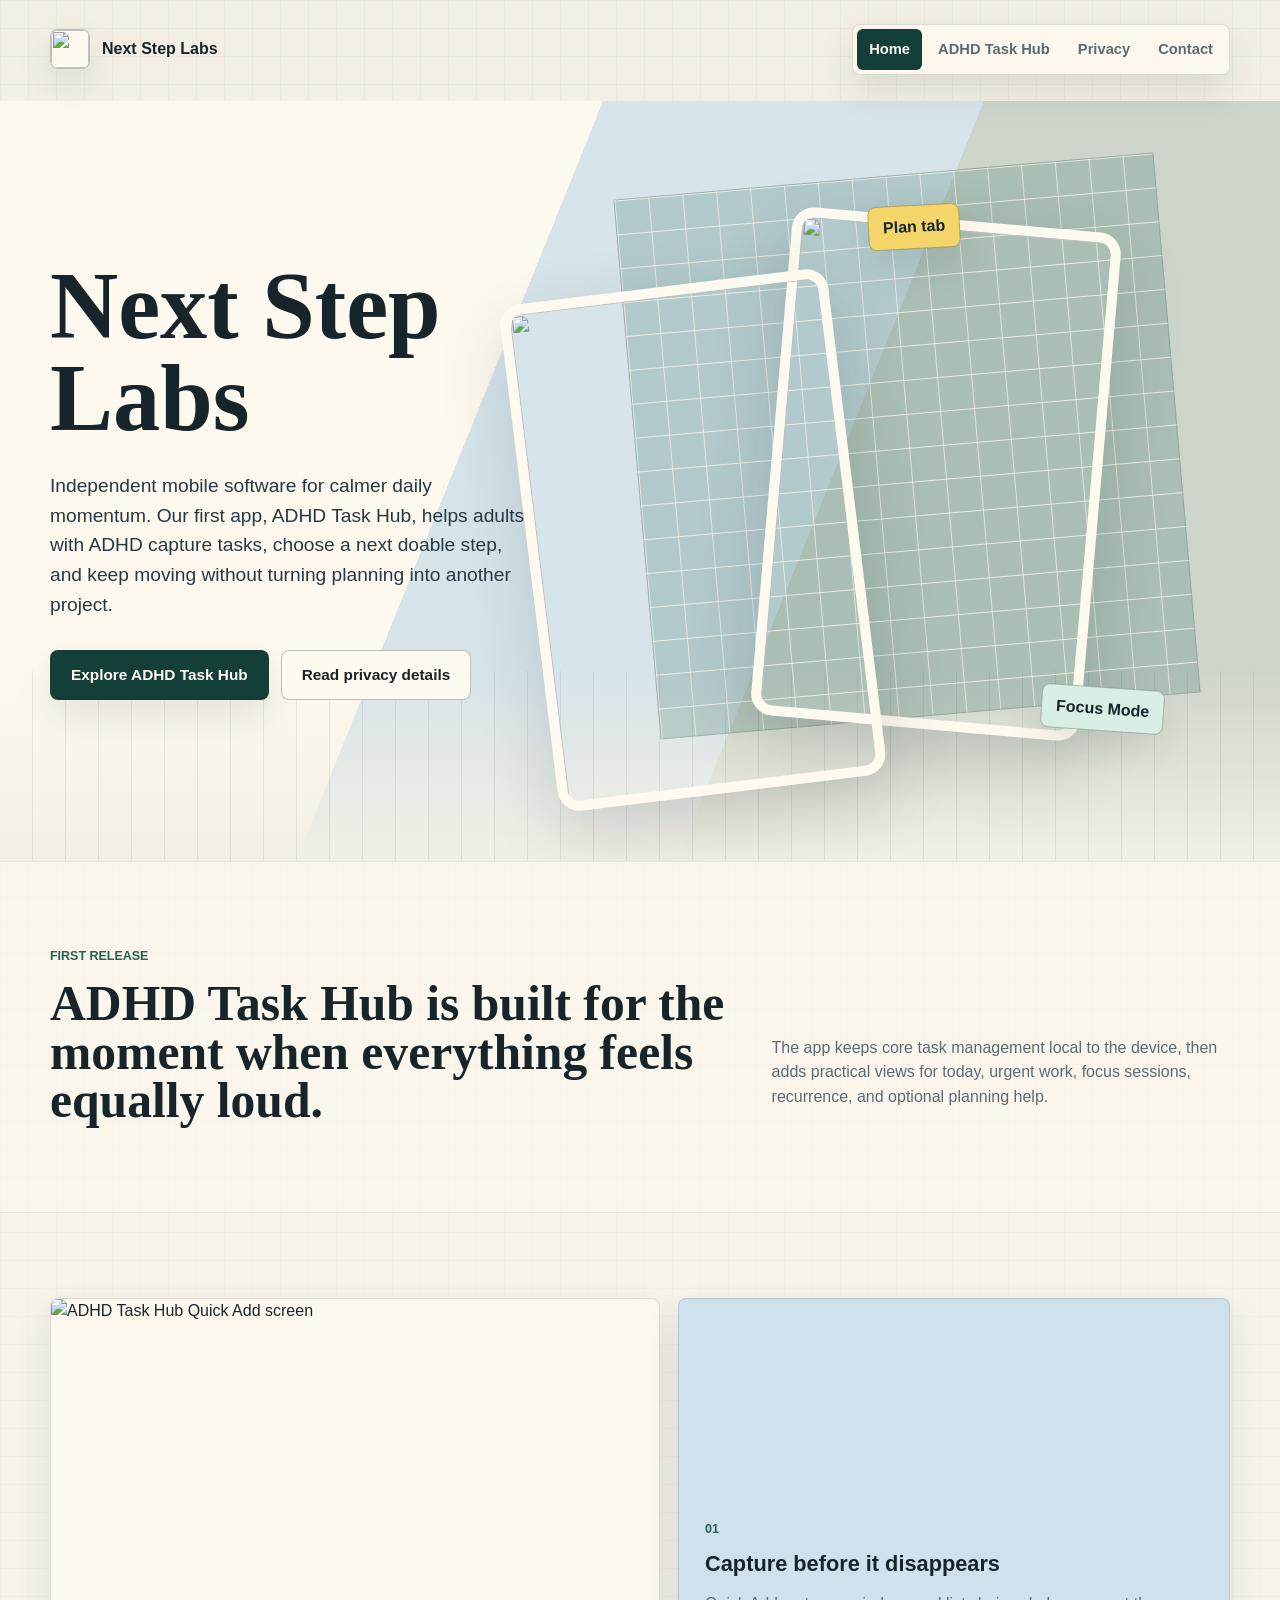
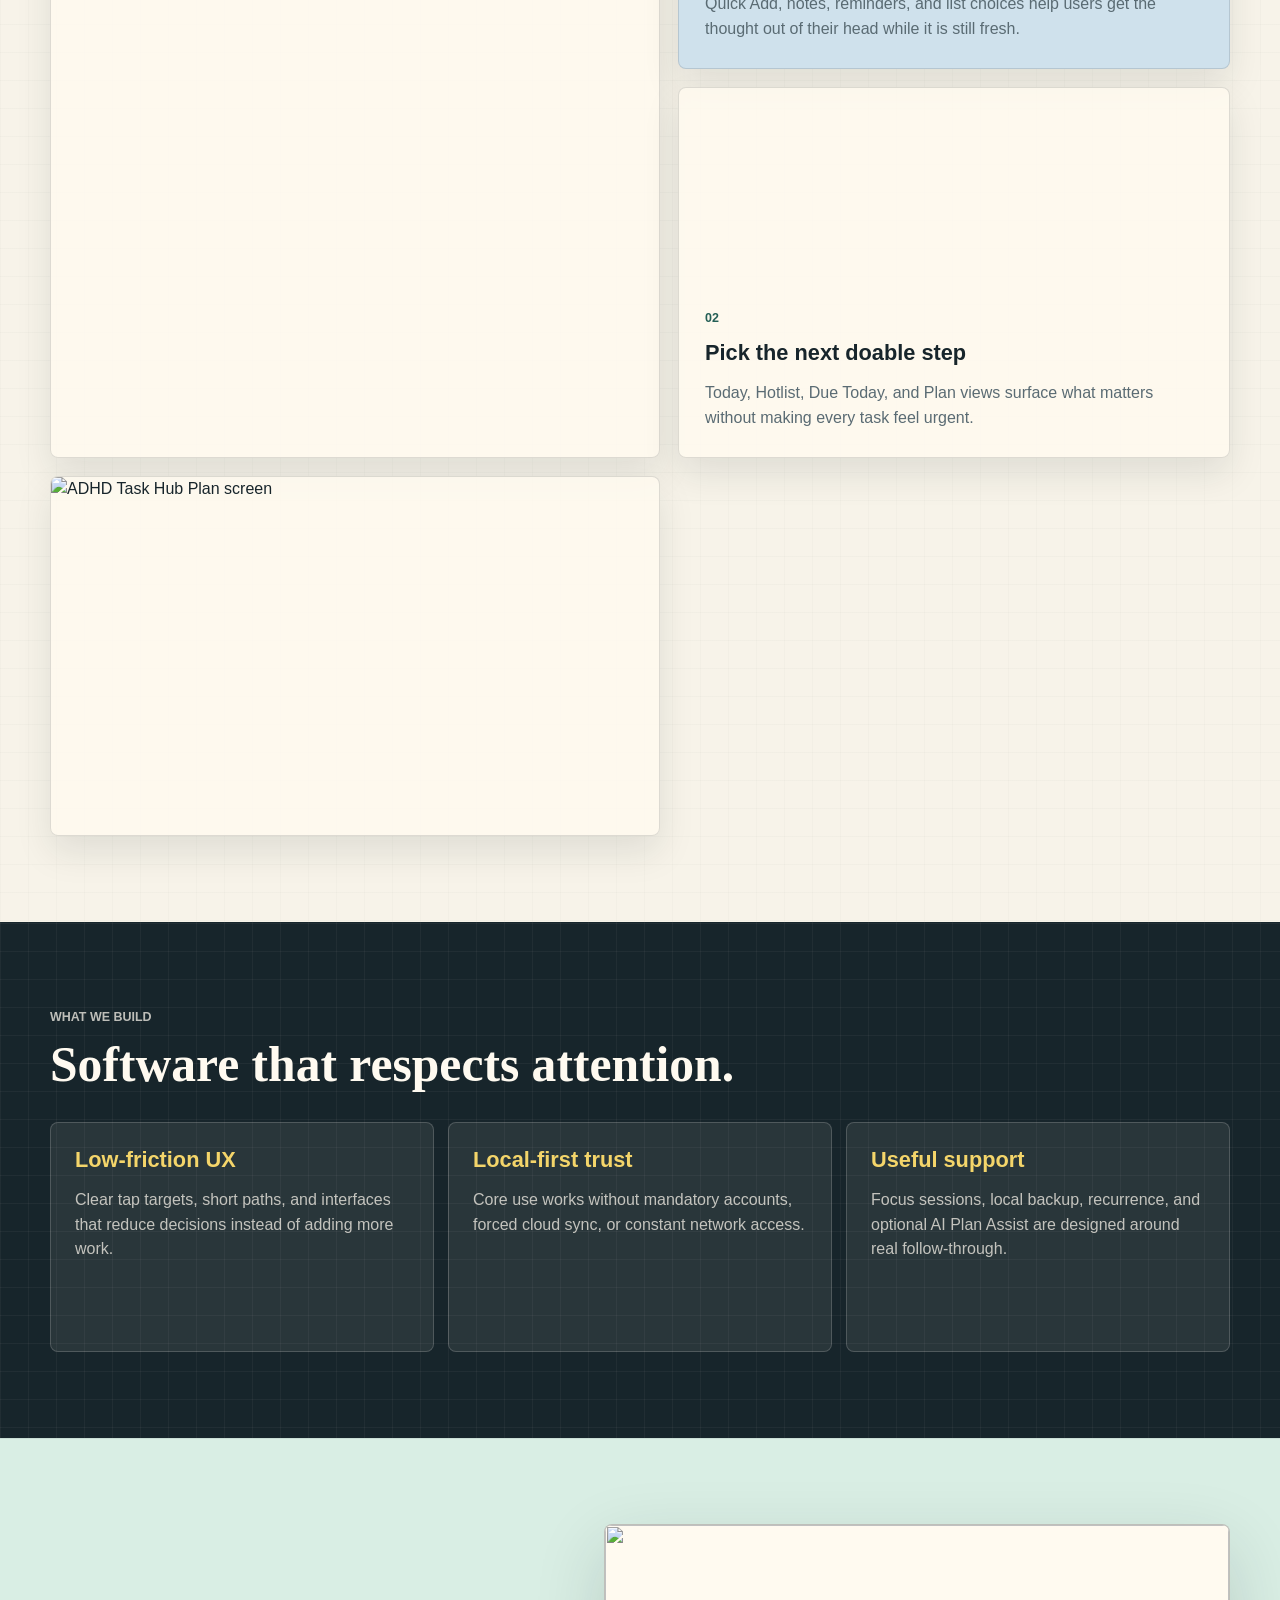
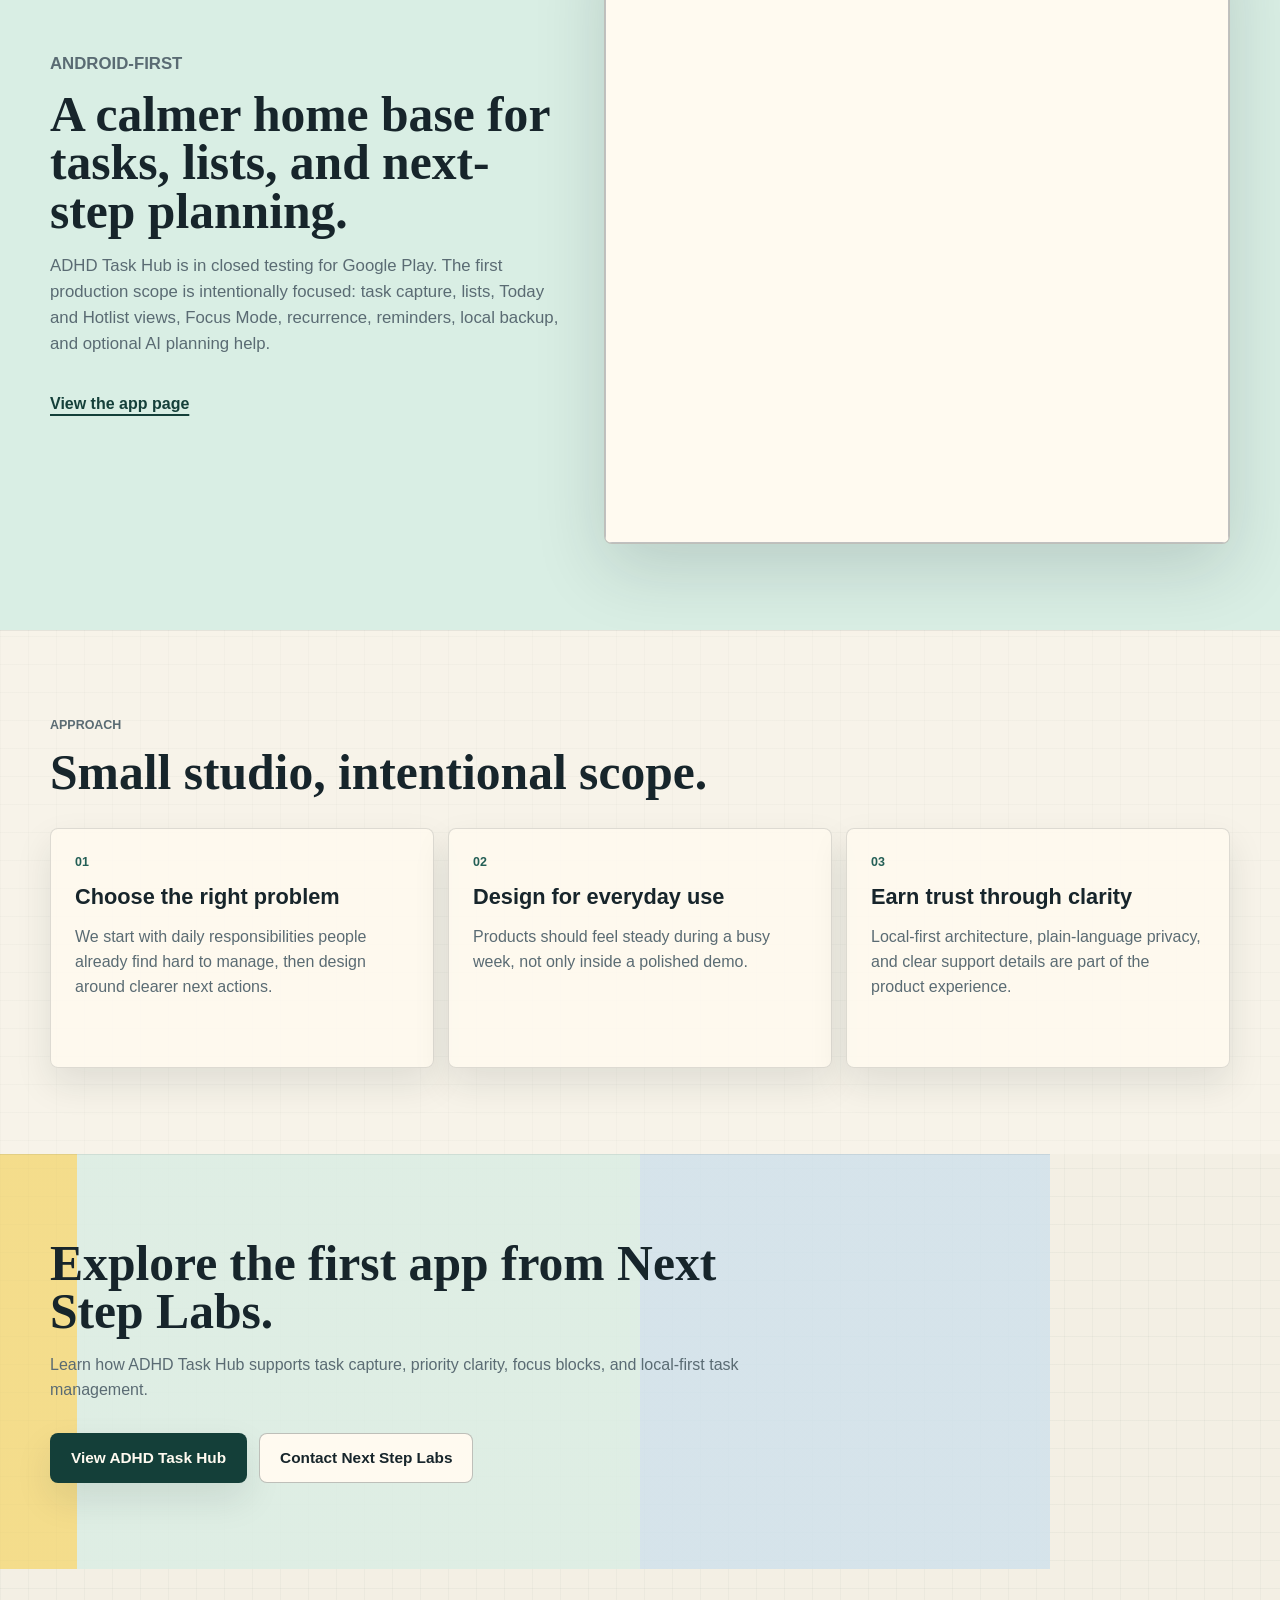
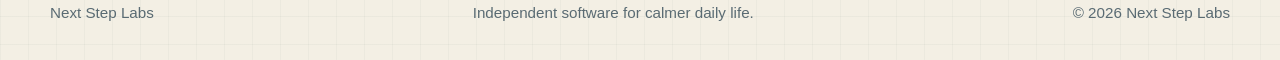
==== commit a63fc28e: "Add files via upload" ====
--- a/index.html
+++ b/index.html
@@ -3,302 +3,194 @@
   <head>
     <meta charset="UTF-8" />
     <meta name="viewport" content="width=device-width, initial-scale=1.0" />
-    <title>Next Step Labs | Calm Mobile Tools</title>
+    <title>Next Step Labs</title>
     <meta
       name="description"
-      content="Next Step Labs builds calm, local-first mobile software. ADHD Task Hub is an Android-first task planner for adults with ADHD and executive-function friction."
+      content="Next Step Labs builds calm, practical mobile software. ADHD Task Hub is our Android-first task-management app for adults who want clearer daily structure."
     />
     <link rel="stylesheet" href="./styles.css" />
   </head>
   <body>
-    <div class="site-canvas site-canvas--home">
+    <div class="page-shell page-shell--home">
       <header class="site-header">
-        <a class="brand" href="./index.html" aria-label="Next Step Labs home">
-          <span class="brand__mark">NSL</span>
+        <a class="brand" href="./index.html">
+          <span class="brand__mark">
+            <img src="./media/app-icon.png" alt="" />
+          </span>
           <span class="brand__text">Next Step Labs</span>
         </a>
-        <nav class="site-nav" aria-label="Primary navigation">
+        <nav class="site-nav" aria-label="Primary">
           <a href="./index.html" aria-current="page">Home</a>
           <a href="./apps/adhd-task-hub.html">ADHD Task Hub</a>
           <a href="./privacy.html">Privacy</a>
-          <a href="./terms.html">Terms</a>
           <a href="./contact.html">Contact</a>
         </nav>
       </header>
 
       <main>
-        <section class="hero hero--home">
+        <section class="hero hero--immersive">
+          <div class="hero__visual" aria-hidden="true">
+            <img
+              class="hero__screen hero__screen--today"
+              src="./media/adhd-task-hub-phone-01-today.png"
+              alt=""
+            />
+            <img
+              class="hero__screen hero__screen--plan"
+              src="./media/adhd-task-hub-phone-03-plan.png"
+              alt=""
+            />
+            <div class="hero__note hero__note--top">Plan tab</div>
+            <div class="hero__note hero__note--bottom">Focus Mode</div>
+          </div>
+
           <div class="hero__copy" data-reveal>
-            <p class="eyebrow">Independent mobile product studio</p>
-            <h1>Software for the moment between stuck and started.</h1>
+            <h1>Next Step Labs</h1>
             <p class="hero__lede">
-              Next Step Labs builds practical, low-friction mobile tools for
-              real life. Our first app, ADHD Task Hub, helps adults with ADHD
-              and executive-function friction capture the next step, organize
-              daily responsibilities, and recover momentum without needing an
-              account.
+              Independent mobile software for calmer daily momentum. Our first
+              app, ADHD Task Hub, helps adults with ADHD capture tasks, choose a
+              next doable step, and keep moving without turning planning into
+              another project.
             </p>
-            <div class="hero__actions" aria-label="Primary actions">
+            <div class="hero__actions">
               <a class="button button--primary" href="./apps/adhd-task-hub.html"
                 >Explore ADHD Task Hub</a
               >
               <a class="button button--secondary" href="./privacy.html"
-                >Read our privacy model</a
+                >Read privacy details</a
               >
             </div>
-            <dl class="hero-facts" aria-label="Product facts">
-              <div>
-                <dt>Release</dt>
-                <dd>Google Play closed testing</dd>
-              </div>
-              <div>
-                <dt>Core data</dt>
-                <dd>Local-first on device</dd>
-              </div>
-              <div>
-                <dt>Platform</dt>
-                <dd>Android-first</dd>
-              </div>
-            </dl>
-          </div>
-
-          <div class="hero__visual" data-reveal>
-            <div class="orbit-card orbit-card--status">
-              <span>Current build</span>
-              <strong>1.0.12</strong>
-              <small>Closed test submitted</small>
-            </div>
-            <div class="phone-mock" aria-label="ADHD Task Hub product preview">
-              <div class="phone-mock__chrome">
-                <span></span>
-                <span></span>
-                <span></span>
-              </div>
-              <div class="phone-mock__screen">
-                <div class="phone-mock__top">
-                  <div>
-                    <span class="screen-kicker">Today</span>
-                    <strong>What needs a next step?</strong>
-                  </div>
-                  <span class="screen-pill">Quick Add</span>
-                </div>
-
-                <div class="screen-stats">
-                  <article>
-                    <span>Due</span>
-                    <strong>6</strong>
-                  </article>
-                  <article>
-                    <span>Hotlist</span>
-                    <strong>4</strong>
-                  </article>
-                  <article>
-                    <span>Lists</span>
-                    <strong>9</strong>
-                  </article>
-                </div>
-
-                <div class="task-stack">
-                  <article class="task-card task-card--urgent">
-                    <span class="task-card__dot"></span>
-                    <div>
-                      <small>Appointments</small>
-                      <strong>Move dentist call to a real time slot</strong>
-                      <span>High priority - today</span>
-                    </div>
-                  </article>
-                  <article class="task-card">
-                    <span class="task-card__dot"></span>
-                    <div>
-                      <small>Home Reset</small>
-                      <strong>Clear the counter before making dinner</strong>
-                      <span>Checklist - 3 small steps</span>
-                    </div>
-                  </article>
-                  <article class="task-card task-card--ai">
-                    <span class="task-card__dot"></span>
-                    <div>
-                      <small>Plan Assist</small>
-                      <strong>Turn the messy task into a tiny sequence</strong>
-                      <span>Optional Plus helper</span>
-                    </div>
-                  </article>
-                </div>
-
-                <div class="phone-mock__nav">
-                  <span class="is-active">Today</span>
-                  <span>Lists</span>
-                  <span>Plus</span>
-                </div>
-              </div>
-            </div>
-            <div class="orbit-card orbit-card--privacy">
-              <span>Privacy stance</span>
-              <strong>No account for core use</strong>
-              <small>Tasks stay local unless you choose otherwise</small>
-            </div>
-          </div>
-        </section>
-
-        <section class="section section--compact" data-reveal>
-          <div class="section__intro">
-            <p class="eyebrow">What we care about</p>
-            <h2>Tools that lower the activation energy.</h2>
+          </div>
+        </section>
+
+        <section class="section intro-band" data-reveal>
+          <p class="section-kicker">First release</p>
+          <div class="section-heading section-heading--split">
+            <h2>ADHD Task Hub is built for the moment when everything feels equally loud.</h2>
             <p>
-              We build around the small, ordinary moments where task apps often
-              become one more thing to manage.
+              The app keeps core task management local to the device, then adds
+              practical views for today, urgent work, focus sessions, recurrence,
+              and optional planning help.
             </p>
           </div>
-          <div class="value-grid">
+        </section>
+
+        <section class="section product-showcase" data-reveal>
+          <div class="showcase-grid">
+            <article class="screen-panel screen-panel--large">
+              <img src="./media/adhd-task-hub-phone-02-quick-add.png" alt="ADHD Task Hub Quick Add screen" />
+            </article>
+            <article class="feature-panel feature-panel--accent">
+              <span class="panel-number">01</span>
+              <h3>Capture before it disappears</h3>
+              <p>
+                Quick Add, notes, reminders, and list choices help users get the
+                thought out of their head while it is still fresh.
+              </p>
+            </article>
+            <article class="feature-panel">
+              <span class="panel-number">02</span>
+              <h3>Pick the next doable step</h3>
+              <p>
+                Today, Hotlist, Due Today, and Plan views surface what matters
+                without making every task feel urgent.
+              </p>
+            </article>
+            <article class="screen-panel screen-panel--crop">
+              <img src="./media/adhd-task-hub-phone-03-plan.png" alt="ADHD Task Hub Plan screen" />
+            </article>
+          </div>
+        </section>
+
+        <section class="section section--ink" data-reveal>
+          <div class="section-heading">
+            <p class="section-kicker">What we build</p>
+            <h2>Software that respects attention.</h2>
+          </div>
+          <div class="feature-rail">
             <article>
-              <span class="icon-token">01</span>
-              <h3>Capture before it evaporates</h3>
-              <p>
-                Fast entry, lightweight checklists, and list context help users
-                save the thought before it disappears.
+              <h3>Low-friction UX</h3>
+              <p>
+                Clear tap targets, short paths, and interfaces that reduce
+                decisions instead of adding more work.
               </p>
             </article>
             <article>
-              <span class="icon-token">02</span>
-              <h3>Priorities without panic</h3>
-              <p>
-                Today and Hotlist views make important work visible without
-                turning every screen into a wall of urgency.
+              <h3>Local-first trust</h3>
+              <p>
+                Core use works without mandatory accounts, forced cloud sync, or
+                constant network access.
               </p>
             </article>
             <article>
-              <span class="icon-token">03</span>
-              <h3>Trust by default</h3>
-              <p>
-                Core task data is local-first. Optional features are explained
-                plainly before they need network, purchase, or AI services.
-              </p>
-            </article>
-          </div>
-        </section>
-
-        <section class="section product-panel" data-reveal>
-          <div class="section__intro">
-            <p class="eyebrow">First product</p>
-            <h2>ADHD Task Hub is now in closed testing.</h2>
+              <h3>Useful support</h3>
+              <p>
+                Focus sessions, local backup, recurrence, and optional AI Plan
+                Assist are designed around real follow-through.
+              </p>
+            </article>
+          </div>
+        </section>
+
+        <section class="section app-spotlight" data-reveal>
+          <div class="spotlight-copy">
+            <p class="section-kicker">Android-first</p>
+            <h2>A calmer home base for tasks, lists, and next-step planning.</h2>
             <p>
-              The latest closed-test build focuses on stability, Android layout
-              polish, safer first-use flows, and clearer Settings links for
-              privacy, terms, rating, sharing, and app version.
+              ADHD Task Hub is in closed testing for Google Play. The first
+              production scope is intentionally focused: task capture, lists,
+              Today and Hotlist views, Focus Mode, recurrence, reminders, local
+              backup, and optional AI planning help.
             </p>
-          </div>
-
-          <div class="product-grid">
-            <div class="demo-panel">
-              <div class="demo-panel__header" aria-live="polite">
-                <span>Product preview</span>
-                <strong data-demo-title>Today view</strong>
-              </div>
-              <p data-demo-copy aria-live="polite">
-                A calmer launch point for due tasks, urgent items, and small
-                next steps across lists.
-              </p>
-              <div class="demo-tabs" role="tablist" aria-label="Preview states">
-                <button
-                  class="demo-tab is-active"
-                  type="button"
-                  role="tab"
-                  aria-selected="true"
-                  data-demo-tab="today"
-                >
-                  Today
-                </button>
-                <button
-                  class="demo-tab"
-                  type="button"
-                  role="tab"
-                  aria-selected="false"
-                  data-demo-tab="plan"
-                >
-                  Plan Assist
-                </button>
-                <button
-                  class="demo-tab"
-                  type="button"
-                  role="tab"
-                  aria-selected="false"
-                  data-demo-tab="settings"
-                >
-                  Settings
-                </button>
-              </div>
-            </div>
-
-            <div class="feature-card feature-card--large">
-              <h3>Made for the messy middle of a day</h3>
-              <p>
-                Lists, task details, reminders, optional photos, local backups,
-                starter templates, and Focus Mode give the app enough structure
-                to be useful without asking users to maintain a whole project
-                management system.
-              </p>
-              <a class="text-link" href="./apps/adhd-task-hub.html"
-                >View the ADHD Task Hub page</a
-              >
-            </div>
-
-            <div class="feature-card">
-              <h3>Plus stays optional</h3>
-              <p>
-                Plus is designed for extra support, including optional AI
-                planning help, premium themes, recurring tasks, and an ad-free
-                experience.
-              </p>
-            </div>
-
-            <div class="feature-card">
-              <h3>Built from tester feedback</h3>
-              <p>
-                The current pass hardens first-interaction task creation,
-                improves keyboard behavior, protects bottom sheets from Android
-                navigation bars, and reduces action-menu clutter.
-              </p>
-            </div>
-          </div>
-        </section>
-
-        <section class="section section--split" data-reveal>
-          <div class="section__intro">
-            <p class="eyebrow">Privacy and clarity</p>
-            <h2>Plain-language pages for real app behavior.</h2>
-          </div>
-          <div class="split-card">
-            <article>
-              <h3>Privacy Policy</h3>
-              <p>
-                Covers local task storage, optional task photos, notifications,
-                backups, analytics or diagnostics, Google Play purchases,
-                RevenueCat, ads, and optional AI Plan Assist.
-              </p>
-              <a class="text-link" href="./privacy.html">Read Privacy Policy</a>
-            </article>
-            <article>
-              <h3>Terms of Use</h3>
-              <p>
-                Sets expectations for personal productivity use, optional Plus
-                subscriptions, AI suggestions, availability, backups, and app
-                store billing.
-              </p>
-              <a class="text-link" href="./terms.html">Read Terms</a>
-            </article>
+            <a class="text-link" href="./apps/adhd-task-hub.html">View the app page</a>
+          </div>
+          <div class="focus-card" aria-hidden="true">
+            <img src="./media/adhd-task-hub-phone-04-focus-mode.png" alt="" />
+          </div>
+        </section>
+
+        <section class="section process-section" data-reveal>
+          <div class="section-heading">
+            <p class="section-kicker">Approach</p>
+            <h2>Small studio, intentional scope.</h2>
+          </div>
+          <div class="process-grid">
+            <div>
+              <span class="process-grid__step">01</span>
+              <h3>Choose the right problem</h3>
+              <p>
+                We start with daily responsibilities people already find hard to
+                manage, then design around clearer next actions.
+              </p>
+            </div>
+            <div>
+              <span class="process-grid__step">02</span>
+              <h3>Design for everyday use</h3>
+              <p>
+                Products should feel steady during a busy week, not only inside
+                a polished demo.
+              </p>
+            </div>
+            <div>
+              <span class="process-grid__step">03</span>
+              <h3>Earn trust through clarity</h3>
+              <p>
+                Local-first architecture, plain-language privacy, and clear
+                support details are part of the product experience.
+              </p>
+            </div>
           </div>
         </section>
 
         <section class="section closing-callout" data-reveal>
-          <p class="eyebrow">Next step</p>
-          <h2>Need support or want to review the app before testing?</h2>
+          <h2>Explore the first app from Next Step Labs.</h2>
           <p>
-            Start with the app overview, then use the contact page for support,
-            privacy questions, or business inquiries.
+            Learn how ADHD Task Hub supports task capture, priority clarity,
+            focus blocks, and local-first task management.
           </p>
           <div class="hero__actions">
             <a class="button button--primary" href="./apps/adhd-task-hub.html"
-              >Open app overview</a
+              >View ADHD Task Hub</a
             >
             <a class="button button--secondary" href="./contact.html"
               >Contact Next Step Labs</a
@@ -308,16 +200,8 @@
       </main>
 
       <footer class="site-footer">
-        <div>
-          <p class="site-footer__brand">Next Step Labs</p>
-          <p>Independent software for calmer daily life.</p>
-        </div>
-        <nav aria-label="Footer navigation">
-          <a href="./apps/adhd-task-hub.html">ADHD Task Hub</a>
-          <a href="./privacy.html">Privacy</a>
-          <a href="./terms.html">Terms</a>
-          <a href="./contact.html">Contact</a>
-        </nav>
+        <p>Next Step Labs</p>
+        <p>Independent software for calmer daily life.</p>
         <p>&copy; <span data-year></span> Next Step Labs</p>
       </footer>
     </div>
--- a/styles.css
+++ b/styles.css
@@ -1,28 +1,21 @@
 :root {
-  color-scheme: light;
-  --ink: #17202a;
-  --ink-soft: #435160;
-  --muted: #6e7b86;
-  --paper: #fffaf0;
-  --paper-strong: #fffdf7;
-  --mist: #f1eadc;
-  --line: rgba(27, 35, 43, 0.12);
-  --line-strong: rgba(27, 35, 43, 0.2);
-  --teal: #0d7f77;
-  --teal-deep: #075f5d;
-  --amber: #f3b04d;
-  --coral: #ec765f;
-  --sage: #8eaa7d;
-  --blue: #243f5f;
-  --shadow: 0 24px 70px rgba(36, 63, 95, 0.16);
-  --shadow-soft: 0 16px 44px rgba(36, 63, 95, 0.1);
-  --radius-xl: 34px;
-  --radius-lg: 24px;
-  --radius-md: 18px;
-  --radius-sm: 12px;
-  --max: 1120px;
-  --font-display: "Fraunces", "Iowan Old Style", "Palatino Linotype", Georgia, serif;
-  --font-body: "Manrope", "Avenir Next", "Trebuchet MS", Verdana, sans-serif;
+  --ink: #17252b;
+  --ink-soft: #263943;
+  --muted: #5a6b73;
+  --paper: #f3efe4;
+  --paper-light: #fffaf0;
+  --blue: #cfe1ec;
+  --mint: #d9eee4;
+  --honey: #f4d56a;
+  --coral: #d96c59;
+  --teal: #245f56;
+  --teal-dark: #143f39;
+  --line: rgba(23, 37, 43, 0.14);
+  --line-strong: rgba(23, 37, 43, 0.28);
+  --shadow: 0 24px 70px rgba(18, 37, 43, 0.16);
+  --shadow-light: 0 16px 36px rgba(18, 37, 43, 0.1);
+  --content-width: 1180px;
+  --radius: 8px;
 }
 
 * {
@@ -35,927 +28,729 @@
 
 body {
   margin: 0;
-  min-width: 320px;
   color: var(--ink);
   background:
-    radial-gradient(circle at 8% 8%, rgba(243, 176, 77, 0.35), transparent 28rem),
-    radial-gradient(circle at 88% 14%, rgba(13, 127, 119, 0.22), transparent 30rem),
-    linear-gradient(135deg, #fff8eb 0%, #f2eadc 48%, #edf3ed 100%);
-  font-family: var(--font-body);
-  line-height: 1.6;
-}
-
-body::before {
-  content: "";
-  position: fixed;
-  inset: 0;
-  pointer-events: none;
-  background-image:
-    linear-gradient(rgba(23, 32, 42, 0.035) 1px, transparent 1px),
-    linear-gradient(90deg, rgba(23, 32, 42, 0.03) 1px, transparent 1px);
-  background-size: 44px 44px;
-  -webkit-mask-image: linear-gradient(to bottom, rgba(0, 0, 0, 0.65), transparent 78%);
-  mask-image: linear-gradient(to bottom, rgba(0, 0, 0, 0.65), transparent 78%);
-  z-index: -2;
+    linear-gradient(rgba(23, 37, 43, 0.035) 1px, transparent 1px),
+    linear-gradient(90deg, rgba(23, 37, 43, 0.03) 1px, transparent 1px),
+    var(--paper);
+  background-size: 28px 28px;
+  font-family: "Avenir Next", "Segoe UI", "Helvetica Neue", sans-serif;
+  line-height: 1.55;
 }
 
 a {
   color: inherit;
-}
-
-img,
-svg {
+  text-decoration: none;
+}
+
+img {
   display: block;
   max-width: 100%;
 }
 
-button,
-input,
-textarea {
-  font: inherit;
-}
-
-.site-canvas {
+.page-shell {
   min-height: 100vh;
   overflow: hidden;
-  padding: 24px 18px 42px;
-}
-
-.site-canvas--center {
+}
+
+.page-shell--centered {
   display: grid;
   place-items: center;
+  padding: 24px;
+}
+
+.site-header,
+.site-footer,
+main {
+  width: min(var(--content-width), calc(100% - 40px));
+  margin: 0 auto;
 }
 
 .site-header {
-  position: sticky;
-  top: 14px;
-  z-index: 20;
+  position: relative;
+  z-index: 5;
   display: flex;
   align-items: center;
   justify-content: space-between;
-  gap: 18px;
-  width: min(var(--max), 100%);
-  margin: 0 auto;
-  padding: 12px 14px;
-  border: 1px solid rgba(255, 255, 255, 0.75);
-  border-radius: 999px;
-  background: rgba(255, 253, 247, 0.78);
-  box-shadow: 0 18px 52px rgba(36, 63, 95, 0.12);
-  backdrop-filter: blur(22px);
+  gap: 24px;
+  padding: 24px 0 18px;
 }
 
 .brand {
   display: inline-flex;
   align-items: center;
-  gap: 10px;
+  gap: 12px;
   color: var(--ink);
-  font-weight: 850;
-  text-decoration: none;
-  white-space: nowrap;
-}
-
-.brand--center {
-  justify-content: center;
+  font-weight: 800;
 }
 
 .brand__mark {
-  display: inline-grid;
-  width: 42px;
-  height: 42px;
+  width: 40px;
+  height: 40px;
+  display: grid;
   place-items: center;
-  border-radius: 16px;
-  color: #fffdf7;
-  background:
-    linear-gradient(135deg, rgba(255, 255, 255, 0.26), transparent 42%),
-    linear-gradient(135deg, var(--teal-deep), var(--blue));
-  box-shadow: inset 0 1px 0 rgba(255, 255, 255, 0.28), 0 12px 28px rgba(7, 95, 93, 0.24);
-  font-size: 0.78rem;
-  letter-spacing: 0.08em;
+  overflow: hidden;
+  border: 1px solid var(--line-strong);
+  border-radius: var(--radius);
+  background: var(--paper-light);
+  box-shadow: var(--shadow-light);
+}
+
+.brand__mark img {
+  width: 100%;
+  height: 100%;
+  object-fit: cover;
 }
 
 .brand__text {
-  letter-spacing: -0.02em;
+  font-size: 1rem;
 }
 
 .site-nav {
-  display: flex;
-  align-items: center;
-  justify-content: flex-end;
+  display: inline-flex;
+  flex-wrap: wrap;
   gap: 4px;
-}
-
-.site-nav a,
-.site-footer nav a {
-  border-radius: 999px;
-  color: var(--ink-soft);
+  padding: 4px;
+  border: 1px solid var(--line);
+  border-radius: var(--radius);
+  background: rgba(255, 250, 240, 0.78);
+  box-shadow: var(--shadow-light);
+  backdrop-filter: blur(14px);
+}
+
+.site-nav a {
+  padding: 9px 12px;
+  border-radius: 6px;
+  color: var(--muted);
   font-size: 0.92rem;
-  font-weight: 750;
-  text-decoration: none;
-  transition: color 180ms ease, background 180ms ease, transform 180ms ease;
-}
-
-.site-nav a {
-  padding: 10px 14px;
-}
-
-.site-nav a:hover,
-.site-nav a:focus-visible,
-.site-nav a[aria-current="page"] {
-  color: var(--ink);
-  background: rgba(13, 127, 119, 0.1);
-}
-
-.site-nav a:active {
-  transform: translateY(1px);
-}
-
-.hero,
-.section,
-.site-footer {
-  width: min(var(--max), 100%);
-  margin-inline: auto;
+  font-weight: 700;
+}
+
+.site-nav a[aria-current="page"],
+.site-nav a:hover {
+  color: var(--paper-light);
+  background: var(--teal-dark);
 }
 
 .hero {
   position: relative;
-  display: grid;
-  grid-template-columns: minmax(0, 1.04fr) minmax(320px, 0.96fr);
+  min-height: 760px;
+  display: grid;
   align-items: center;
-  gap: clamp(34px, 6vw, 74px);
-  padding: clamp(72px, 10vw, 126px) 0 clamp(54px, 8vw, 96px);
+  isolation: isolate;
+  margin: 8px auto 0;
+  padding: 88px 0 120px;
+}
+
+.hero::before {
+  content: "";
+  position: absolute;
+  inset: 0 calc(50% - 50vw);
+  z-index: -3;
+  background:
+    linear-gradient(112deg, rgba(255, 250, 240, 0.92) 0 38%, rgba(207, 225, 236, 0.78) 38% 62%, rgba(36, 95, 86, 0.18) 62% 100%),
+    var(--paper);
+}
+
+.hero::after {
+  content: "";
+  position: absolute;
+  inset: auto calc(50% - 50vw) 0;
+  z-index: -2;
+  height: 190px;
+  background:
+    repeating-linear-gradient(90deg, transparent 0 32px, rgba(23, 37, 43, 0.08) 32px 33px),
+    linear-gradient(180deg, transparent, var(--paper));
+}
+
+.hero__copy {
+  position: relative;
+  z-index: 2;
+  width: min(520px, 100%);
+  padding-top: 30px;
+}
+
+.hero__copy h1,
+.section-heading h2,
+.spotlight-copy h2,
+.closing-callout h2,
+.not-found h1 {
+  margin: 0;
+  font-family: "Iowan Old Style", "Palatino Linotype", "Book Antiqua", serif;
+  font-weight: 700;
+  letter-spacing: 0;
+  line-height: 0.98;
+}
+
+.hero__copy h1 {
+  max-width: 9ch;
+  font-size: 5.9rem;
+}
+
+.hero--product .hero__copy h1 {
+  max-width: 11ch;
 }
 
 .hero--policy {
-  grid-template-columns: minmax(0, 0.98fr) minmax(280px, 0.62fr);
-  align-items: start;
-}
-
-.hero__copy {
-  max-width: 700px;
-}
-
-.eyebrow {
-  margin: 0 0 16px;
-  color: var(--teal-deep);
-  font-size: 0.78rem;
-  font-weight: 900;
-  letter-spacing: 0.14em;
-  text-transform: uppercase;
-}
-
-h1,
-h2,
-h3,
-p {
-  margin-top: 0;
-}
-
-h1,
-h2 {
-  font-family: var(--font-display);
-  font-weight: 850;
-  line-height: 0.98;
-  letter-spacing: -0.055em;
-}
-
-h1 {
-  max-width: 780px;
-  margin-bottom: 24px;
-  font-size: clamp(3.2rem, 9vw, 6.9rem);
-}
-
-h2 {
-  margin-bottom: 18px;
-  font-size: clamp(2.35rem, 5vw, 4.3rem);
-}
-
-h3 {
-  margin-bottom: 10px;
-  font-size: 1.08rem;
-  line-height: 1.2;
-  letter-spacing: -0.02em;
-}
-
-p {
+  min-height: 360px;
+  padding: 64px 0 82px;
+}
+
+.hero--policy::before {
+  background:
+    linear-gradient(112deg, rgba(255, 250, 240, 0.94) 0 56%, rgba(217, 238, 228, 0.78) 56% 100%),
+    var(--paper);
+}
+
+.hero--policy::after {
+  height: 100px;
+}
+
+.hero--policy .hero__copy {
+  padding-top: 0;
+}
+
+.hero--policy .hero__copy h1 {
+  max-width: 12ch;
+  font-size: 4.4rem;
+}
+
+.hero__lede {
+  max-width: 30rem;
+  margin: 26px 0 0;
   color: var(--ink-soft);
-}
-
-.hero__lede {
-  max-width: 660px;
-  margin-bottom: 28px;
-  color: #344453;
-  font-size: clamp(1.05rem, 1.6vw, 1.28rem);
+  font-size: 1.2rem;
 }
 
 .hero__actions {
   display: flex;
   flex-wrap: wrap;
   gap: 12px;
-  align-items: center;
+  margin-top: 30px;
 }
 
 .button {
   display: inline-flex;
-  min-height: 48px;
   align-items: center;
   justify-content: center;
-  gap: 8px;
+  min-height: 50px;
+  padding: 0 20px;
   border: 1px solid transparent;
-  border-radius: 999px;
-  padding: 13px 20px;
-  font-weight: 850;
-  text-decoration: none;
-  transition: transform 180ms ease, box-shadow 180ms ease, background 180ms ease;
-}
-
-.button:hover,
-.button:focus-visible {
+  border-radius: var(--radius);
+  font-size: 0.96rem;
+  font-weight: 800;
+  transition:
+    transform 180ms ease,
+    border-color 180ms ease,
+    background-color 180ms ease,
+    color 180ms ease;
+}
+
+.button:hover {
   transform: translateY(-2px);
 }
 
 .button--primary {
-  color: #fffdf7;
-  background: linear-gradient(135deg, var(--teal-deep), var(--blue));
-  box-shadow: 0 18px 34px rgba(7, 95, 93, 0.24);
+  color: var(--paper-light);
+  background: var(--teal-dark);
+  box-shadow: var(--shadow-light);
 }
 
 .button--secondary {
-  border-color: var(--line);
   color: var(--ink);
-  background: rgba(255, 253, 247, 0.68);
-  box-shadow: 0 12px 30px rgba(36, 63, 95, 0.08);
-}
-
-.text-link {
-  color: var(--teal-deep);
-  font-weight: 850;
-  text-decoration-color: rgba(13, 127, 119, 0.28);
-  text-decoration-thickness: 2px;
-  text-underline-offset: 4px;
-}
-
-.text-link:hover,
-.text-link:focus-visible {
-  color: var(--blue);
-  text-decoration-color: currentColor;
-}
-
-.hero-facts {
-  display: grid;
-  grid-template-columns: repeat(3, minmax(0, 1fr));
-  gap: 10px;
-  margin: 28px 0 0;
-}
-
-.hero-facts div,
-.feature-card,
-.value-grid article,
-.split-card article,
-.detail-grid article,
-.policy-grid article,
-.policy-summary,
-.contact-card,
-.release-card,
-.demo-panel,
-.timeline-list--cards article,
-.not-found {
-  border: 1px solid rgba(255, 255, 255, 0.72);
-  background:
-    linear-gradient(145deg, rgba(255, 253, 247, 0.86), rgba(255, 250, 240, 0.62)),
-    rgba(255, 255, 255, 0.48);
-  box-shadow: var(--shadow-soft);
-  backdrop-filter: blur(18px);
-}
-
-.hero-facts div {
-  min-height: 104px;
-  border-radius: 22px;
-  padding: 16px;
-}
-
-.hero-facts dt,
-.detail-grid__label,
-.release-card__label,
-.screen-kicker,
-.task-card small,
-.demo-panel__header span {
-  display: block;
-  color: var(--muted);
-  font-size: 0.72rem;
-  font-weight: 900;
-  letter-spacing: 0.12em;
-  text-transform: uppercase;
-}
-
-.hero-facts dd {
-  margin: 7px 0 0;
-  color: var(--ink);
-  font-weight: 850;
-  line-height: 1.25;
+  background: var(--paper-light);
+  border-color: var(--line-strong);
 }
 
 .hero__visual {
-  position: relative;
-  min-height: 660px;
+  position: absolute;
+  inset: 0 calc(50% - 50vw);
+  z-index: -1;
+  overflow: hidden;
+  pointer-events: none;
 }
 
 .hero__visual::before {
   content: "";
   position: absolute;
-  inset: 8% -7% auto auto;
-  width: 82%;
-  aspect-ratio: 1;
-  border-radius: 48% 52% 42% 58%;
+  right: 8vw;
+  top: 74px;
+  width: 540px;
+  height: 540px;
+  border: 1px solid rgba(23, 37, 43, 0.16);
   background:
-    radial-gradient(circle at 28% 28%, rgba(255, 255, 255, 0.95), transparent 18%),
-    linear-gradient(135deg, rgba(243, 176, 77, 0.52), rgba(13, 127, 119, 0.32));
-  filter: blur(2px);
-  opacity: 0.84;
-  transform: rotate(-9deg);
-}
-
-.phone-mock {
+    linear-gradient(rgba(255, 250, 240, 0.7) 1px, transparent 1px),
+    linear-gradient(90deg, rgba(255, 250, 240, 0.6) 1px, transparent 1px),
+    rgba(36, 95, 86, 0.2);
+  background-size: 34px 34px;
+  transform: rotate(-5deg);
+}
+
+.hero__screen {
   position: absolute;
-  top: 10px;
-  left: 50%;
-  width: min(380px, 76vw);
-  padding: 12px;
-  border: 1px solid rgba(23, 32, 42, 0.14);
-  border-radius: 42px;
+  width: 330px;
+  height: 510px;
+  object-fit: cover;
+  object-position: top;
+  border: 10px solid var(--paper-light);
+  border-radius: 22px;
+  box-shadow: var(--shadow);
+}
+
+.hero__screen--today {
+  right: 14vw;
+  top: 118px;
+  transform: rotate(5deg);
+}
+
+.hero__screen--plan {
+  right: 33vw;
+  top: 184px;
+  transform: rotate(-7deg);
+}
+
+.hero__screen--quick {
+  right: 12vw;
+  top: 116px;
+  transform: rotate(5deg);
+}
+
+.hero__screen--focus {
+  right: 34vw;
+  top: 194px;
+  transform: rotate(-6deg);
+}
+
+.hero__note {
+  position: absolute;
+  display: inline-flex;
+  align-items: center;
+  min-height: 44px;
+  padding: 0 14px;
+  border: 1px solid var(--line-strong);
+  border-radius: var(--radius);
+  color: var(--ink);
+  background: var(--honey);
+  font-weight: 900;
+  box-shadow: var(--shadow-light);
+}
+
+.hero__note--top {
+  right: 25vw;
+  top: 104px;
+  transform: rotate(-3deg);
+}
+
+.hero__note--bottom {
+  right: 9vw;
+  bottom: 130px;
+  background: var(--mint);
+  transform: rotate(4deg);
+}
+
+.section {
+  position: relative;
+  padding: 86px 0;
+}
+
+.section::before {
+  content: "";
+  position: absolute;
+  inset: 0 calc(50% - 50vw);
+  z-index: -2;
+  border-top: 1px solid rgba(23, 37, 43, 0.08);
+}
+
+.section-kicker {
+  margin: 0 0 14px;
+  color: var(--teal);
+  font-size: 0.78rem;
+  font-weight: 900;
+  letter-spacing: 0;
+  text-transform: uppercase;
+}
+
+.section-heading {
+  max-width: 820px;
+}
+
+.section-heading--split {
+  display: grid;
+  grid-template-columns: minmax(0, 1.2fr) minmax(260px, 0.8fr);
+  gap: 34px;
+  align-items: end;
+  max-width: none;
+}
+
+.section-heading h2,
+.spotlight-copy h2,
+.closing-callout h2 {
+  font-size: 3.1rem;
+}
+
+.section-heading p,
+.spotlight-copy p,
+.closing-callout p,
+.feature-panel p,
+.feature-row p,
+.feature-rail p,
+.process-grid p,
+.detail-list p,
+.policy-grid p,
+.timeline-list p,
+.theme-strip p,
+.aside-panel p,
+.not-found p {
+  color: var(--muted);
+}
+
+.intro-band::before {
+  background: rgba(255, 250, 240, 0.68);
+}
+
+.product-showcase::before,
+.feature-stack::before,
+.process-section::before,
+.status-band::before {
+  background: rgba(255, 250, 240, 0.34);
+}
+
+.showcase-grid {
+  display: grid;
+  grid-template-columns: 1.05fr 0.95fr;
+  gap: 18px;
+  align-items: stretch;
+}
+
+.screen-panel,
+.feature-panel,
+.feature-row,
+.feature-rail article,
+.process-grid > div,
+.detail-list > div,
+.policy-grid article,
+.timeline-list > div,
+.theme-strip > div,
+.aside-panel {
+  border: 1px solid var(--line);
+  border-radius: var(--radius);
+  background: rgba(255, 250, 240, 0.82);
+  box-shadow: var(--shadow-light);
+}
+
+.screen-panel {
+  overflow: hidden;
+  min-height: 360px;
+}
+
+.screen-panel img {
+  width: 100%;
+  height: 100%;
+  object-fit: cover;
+  object-position: top;
+}
+
+.screen-panel--large {
+  grid-row: span 2;
+  min-height: 760px;
+}
+
+.screen-panel--crop {
+  max-height: 470px;
+}
+
+.feature-panel {
+  display: flex;
+  flex-direction: column;
+  justify-content: flex-end;
+  min-height: 250px;
+  padding: 26px;
+}
+
+.feature-panel--accent {
+  background: var(--blue);
+}
+
+.panel-number,
+.process-grid__step,
+.detail-list__label,
+.theme-strip__name {
+  display: block;
+  margin-bottom: 12px;
+  color: var(--teal);
+  font-size: 0.78rem;
+  font-weight: 900;
+  letter-spacing: 0;
+  text-transform: uppercase;
+}
+
+.feature-panel h3,
+.feature-row h3,
+.feature-rail h3,
+.process-grid h3,
+.detail-list h3,
+.feature-columns h2,
+.policy-grid h2,
+.timeline-list h3,
+.theme-strip h3,
+.aside-panel h2 {
+  margin: 0;
+  color: var(--ink);
+  font-size: 1.36rem;
+  line-height: 1.15;
+}
+
+.feature-panel p {
+  margin: 16px 0 0;
+}
+
+.section--ink {
+  color: var(--paper-light);
+}
+
+.section--ink::before {
   background:
-    linear-gradient(145deg, #26374d, #16222f 54%, #081118),
+    linear-gradient(rgba(255, 250, 240, 0.045) 1px, transparent 1px),
+    linear-gradient(90deg, rgba(255, 250, 240, 0.045) 1px, transparent 1px),
     var(--ink);
-  box-shadow: 0 42px 90px rgba(12, 29, 43, 0.32);
-  transform: translateX(-50%) rotate(2deg);
-}
-
-.phone-mock__chrome {
+  background-size: 28px 28px;
+}
+
+.section--ink .section-kicker,
+.section--ink .feature-rail h3 {
+  color: var(--honey);
+}
+
+.section--ink .section-heading p,
+.section--ink .feature-rail p {
+  color: rgba(255, 250, 240, 0.72);
+}
+
+.feature-rail {
+  display: grid;
+  grid-template-columns: repeat(3, minmax(0, 1fr));
+  gap: 14px;
+  margin-top: 32px;
+}
+
+.feature-rail article {
+  min-height: 230px;
+  padding: 24px;
+  background: rgba(255, 250, 240, 0.08);
+  border-color: rgba(255, 250, 240, 0.18);
+  box-shadow: none;
+}
+
+.feature-rail p {
+  margin: 16px 0 0;
+}
+
+.app-spotlight {
+  display: grid;
+  grid-template-columns: minmax(280px, 0.9fr) minmax(320px, 1.1fr);
+  gap: 42px;
+  align-items: center;
+}
+
+.app-spotlight::before {
+  background: var(--mint);
+}
+
+.spotlight-copy p {
+  font-size: 1.05rem;
+}
+
+.text-link {
+  display: inline-flex;
+  margin-top: 18px;
+  color: var(--teal-dark);
+  font-weight: 900;
+  text-decoration: underline;
+  text-decoration-thickness: 2px;
+  text-underline-offset: 5px;
+}
+
+.focus-card {
+  position: relative;
+  height: 620px;
+  overflow: hidden;
+  border: 1px solid var(--line-strong);
+  border-radius: var(--radius);
+  background: var(--paper-light);
+  box-shadow: var(--shadow);
+}
+
+.focus-card img {
+  width: 100%;
+  height: 100%;
+  object-fit: cover;
+  object-position: top;
+}
+
+.process-grid {
+  display: grid;
+  grid-template-columns: repeat(3, minmax(0, 1fr));
+  gap: 14px;
+  margin-top: 30px;
+}
+
+.process-grid > div {
+  padding: 24px;
+  min-height: 240px;
+}
+
+.closing-callout {
+  max-width: 720px;
+}
+
+.closing-callout::before {
+  background:
+    linear-gradient(90deg, rgba(244, 213, 106, 0.72) 0 24%, rgba(217, 238, 228, 0.78) 24% 68%, rgba(207, 225, 236, 0.82) 68% 100%);
+}
+
+.feature-stack {
+  display: grid;
+  gap: 12px;
+}
+
+.feature-row {
+  display: grid;
+  grid-template-columns: minmax(220px, 0.74fr) minmax(0, 1.26fr);
+  gap: 26px;
+  align-items: center;
+  padding: 24px;
+}
+
+.feature-row p {
+  margin: 0;
+  font-size: 1.04rem;
+}
+
+.image-rhythm {
+  display: grid;
+  grid-template-columns: 0.78fr 1.08fr 0.78fr;
+  gap: 16px;
+  align-items: start;
+}
+
+.image-rhythm::before {
+  background: rgba(255, 250, 240, 0.58);
+}
+
+.image-rhythm .screen-panel--large {
+  min-height: 720px;
+}
+
+.status-band::before {
+  background: var(--blue);
+}
+
+.detail-list,
+.timeline-list {
+  display: grid;
+  gap: 14px;
+}
+
+.detail-list {
+  grid-template-columns: repeat(3, minmax(0, 1fr));
+}
+
+.detail-list > div,
+.policy-grid article,
+.timeline-list > div,
+.theme-strip > div,
+.aside-panel {
+  padding: 24px;
+}
+
+.site-footer {
   display: flex;
-  justify-content: center;
-  gap: 5px;
-  padding: 3px 0 10px;
-}
-
-.phone-mock__chrome span {
-  width: 5px;
-  height: 5px;
-  border-radius: 999px;
-  background: rgba(255, 255, 255, 0.36);
-}
-
-.phone-mock__screen {
-  overflow: hidden;
-  min-height: 590px;
-  border-radius: 32px;
-  padding: 20px;
-  background:
-    radial-gradient(circle at 18% 5%, rgba(243, 176, 77, 0.34), transparent 8rem),
-    linear-gradient(180deg, #fffaf0 0%, #f2eadc 100%);
-}
-
-.phone-mock__top,
-.phone-mock__nav,
-.screen-stats,
-.task-card {
-  display: flex;
-  align-items: center;
-}
-
-.phone-mock__top {
+  flex-wrap: wrap;
   justify-content: space-between;
-  gap: 16px;
-  margin-bottom: 18px;
-}
-
-.phone-mock__top strong {
-  display: block;
-  max-width: 180px;
-  color: var(--ink);
-  font-size: 1.22rem;
-  line-height: 1.1;
-}
-
-.screen-pill {
-  border-radius: 999px;
-  padding: 9px 12px;
-  color: #fffdf7;
-  background: var(--teal-deep);
-  font-size: 0.75rem;
-  font-weight: 850;
-  box-shadow: 0 12px 24px rgba(7, 95, 93, 0.2);
-}
-
-.screen-stats {
-  gap: 8px;
-  margin-bottom: 18px;
-}
-
-.screen-stats article {
-  flex: 1;
-  border: 1px solid rgba(23, 32, 42, 0.08);
-  border-radius: 18px;
-  padding: 12px;
-  background: rgba(255, 255, 255, 0.66);
-}
-
-.screen-stats span {
-  display: block;
+  gap: 10px 22px;
+  padding: 32px 0 36px;
   color: var(--muted);
-  font-size: 0.74rem;
-  font-weight: 800;
-}
-
-.screen-stats strong {
-  display: block;
-  margin-top: 2px;
-  color: var(--ink);
-  font-family: var(--font-display);
-  font-size: 2rem;
-  line-height: 1;
-}
-
-.task-stack {
-  display: grid;
-  gap: 12px;
-}
-
-.task-card {
-  gap: 12px;
-  border: 1px solid rgba(23, 32, 42, 0.08);
-  border-radius: 20px;
-  padding: 14px;
-  background: rgba(255, 253, 247, 0.78);
-}
-
-.task-card__dot {
-  flex: 0 0 auto;
-  width: 15px;
-  height: 15px;
-  border: 3px solid rgba(13, 127, 119, 0.32);
-  border-radius: 50%;
-  background: rgba(255, 255, 255, 0.85);
-}
-
-.task-card strong {
-  display: block;
-  margin: 3px 0 4px;
-  color: var(--ink);
+}
+
+.site-footer p {
+  margin: 0;
   font-size: 0.95rem;
-  line-height: 1.22;
-}
-
-.task-card span:last-child {
-  color: var(--muted);
-  font-size: 0.78rem;
-  font-weight: 750;
-}
-
-.task-card--urgent {
-  border-color: rgba(236, 118, 95, 0.28);
-  background: rgba(255, 239, 232, 0.86);
-}
-
-.task-card--urgent .task-card__dot {
-  border-color: var(--coral);
-}
-
-.task-card--ai {
-  border-color: rgba(13, 127, 119, 0.22);
-  background: rgba(231, 246, 241, 0.82);
-}
-
-.phone-mock__nav {
-  justify-content: space-between;
-  margin-top: 18px;
-  border-radius: 22px;
-  padding: 8px;
-  background: rgba(23, 32, 42, 0.08);
-}
-
-.phone-mock__nav span {
-  flex: 1;
-  border-radius: 999px;
-  padding: 10px 4px;
-  color: var(--muted);
-  font-size: 0.72rem;
-  font-weight: 850;
-  text-align: center;
-}
-
-.phone-mock__nav .is-active {
-  color: #fffdf7;
-  background: var(--blue);
-}
-
-.orbit-card {
-  position: absolute;
-  z-index: 2;
-  width: 188px;
-  border: 1px solid rgba(255, 255, 255, 0.76);
-  border-radius: 24px;
-  padding: 16px;
-  background: rgba(255, 253, 247, 0.82);
-  box-shadow: var(--shadow);
-  backdrop-filter: blur(18px);
-}
-
-.orbit-card span,
-.orbit-card small {
-  display: block;
-  color: var(--muted);
-  font-size: 0.72rem;
-  font-weight: 850;
-}
-
-.orbit-card strong {
-  display: block;
-  margin: 5px 0;
-  line-height: 1.15;
-}
-
-.orbit-card--status {
-  top: 60px;
-  left: 0;
-}
-
-.orbit-card--privacy {
-  right: 0;
-  bottom: 84px;
-}
-
-.section {
-  padding: clamp(54px, 8vw, 90px) 0;
-}
-
-.section--compact {
-  padding-top: 34px;
-}
-
-.section__intro {
-  max-width: 720px;
-  margin-bottom: 30px;
-}
-
-.section__intro p:not(.eyebrow) {
-  font-size: 1.06rem;
-}
-
-.value-grid,
-.product-grid,
-.split-card,
-.detail-grid,
-.policy-grid,
-.timeline-list--cards {
-  display: grid;
-  gap: 18px;
-}
-
-.value-grid {
-  grid-template-columns: repeat(3, minmax(0, 1fr));
-}
-
-.value-grid--four {
-  grid-template-columns: repeat(4, minmax(0, 1fr));
-}
-
-.value-grid article,
-.feature-card,
-.split-card article,
-.detail-grid article,
-.policy-grid article,
-.timeline-list--cards article {
-  border-radius: var(--radius-lg);
-  padding: clamp(20px, 3vw, 28px);
-}
-
-.icon-token {
-  display: inline-flex;
-  min-height: 34px;
-  align-items: center;
-  border-radius: 999px;
-  margin-bottom: 20px;
-  padding: 8px 12px;
-  color: var(--teal-deep);
-  background: rgba(13, 127, 119, 0.1);
-  font-size: 0.74rem;
-  font-weight: 900;
-  letter-spacing: 0.08em;
-  text-transform: uppercase;
-}
-
-.product-panel {
-  position: relative;
-  border: 1px solid rgba(255, 255, 255, 0.76);
-  border-radius: var(--radius-xl);
-  margin-top: 28px;
-  padding: clamp(28px, 5vw, 54px);
-  background:
-    radial-gradient(circle at 92% 12%, rgba(13, 127, 119, 0.2), transparent 22rem),
-    linear-gradient(135deg, rgba(255, 253, 247, 0.72), rgba(237, 243, 237, 0.72));
-  box-shadow: var(--shadow);
-}
-
-.product-grid {
-  grid-template-columns: minmax(260px, 0.9fr) repeat(2, minmax(0, 1fr));
-}
-
-.demo-panel {
-  display: flex;
-  min-height: 100%;
-  flex-direction: column;
-  justify-content: space-between;
-  grid-row: span 2;
-  border-radius: var(--radius-lg);
-  padding: 26px;
-  background:
-    linear-gradient(145deg, rgba(7, 95, 93, 0.95), rgba(36, 63, 95, 0.96)),
-    var(--blue);
-}
-
-.demo-panel,
-.demo-panel p,
-.demo-panel__header span {
-  color: rgba(255, 253, 247, 0.82);
-}
-
-.demo-panel__header strong {
-  display: block;
-  margin-top: 8px;
-  color: #fffdf7;
-  font-family: var(--font-display);
-  font-size: clamp(2rem, 4vw, 3.1rem);
-  line-height: 0.98;
-  letter-spacing: -0.04em;
-}
-
-.demo-tabs {
+}
+
+.policy-grid {
+  display: grid;
+  grid-template-columns: repeat(2, minmax(0, 1fr));
+  gap: 14px;
+}
+
+.badge-row {
   display: flex;
   flex-wrap: wrap;
   gap: 8px;
-  margin-top: 24px;
-}
-
-.demo-tab {
-  border: 1px solid rgba(255, 255, 255, 0.24);
-  border-radius: 999px;
-  padding: 9px 12px;
-  color: rgba(255, 253, 247, 0.82);
-  background: rgba(255, 255, 255, 0.08);
-  cursor: pointer;
-  font-size: 0.82rem;
-  font-weight: 850;
-}
-
-.demo-tab:hover,
-.demo-tab:focus-visible,
-.demo-tab.is-active {
-  color: var(--ink);
-  background: var(--amber);
-}
-
-.feature-card--large {
-  grid-column: span 2;
-}
-
-.section--split {
-  padding-top: clamp(36px, 6vw, 76px);
-}
-
-.split-card {
-  grid-template-columns: repeat(2, minmax(0, 1fr));
-}
-
-.badge-row {
-  display: flex;
-  flex-wrap: wrap;
-  gap: 10px;
-  margin: 0;
+  margin: 24px 0 0;
   padding: 0;
   list-style: none;
 }
 
 .badge-row li {
-  border: 1px solid rgba(13, 127, 119, 0.18);
-  border-radius: 999px;
-  padding: 9px 13px;
-  color: var(--teal-deep);
-  background: rgba(255, 253, 247, 0.72);
-  font-size: 0.84rem;
-  font-weight: 850;
-}
-
-.release-card,
-.policy-summary,
-.contact-card {
-  border-radius: var(--radius-xl);
-  padding: clamp(24px, 4vw, 34px);
-}
-
-.release-card {
-  position: relative;
-  overflow: hidden;
-}
-
-.release-card::after {
-  content: "";
-  position: absolute;
-  right: -48px;
-  bottom: -58px;
-  width: 180px;
-  height: 180px;
-  border-radius: 50%;
-  background: rgba(243, 176, 77, 0.24);
-}
-
-.release-card > * {
-  position: relative;
-  z-index: 1;
-}
-
-.release-card strong {
-  display: block;
-  margin: 8px 0 12px;
-  font-family: var(--font-display);
-  font-size: 4.6rem;
-  line-height: 0.9;
-  letter-spacing: -0.06em;
-}
-
-.release-card dl {
-  display: grid;
-  gap: 12px;
-  margin: 24px 0 0;
-}
-
-.release-card dt {
+  padding: 9px 12px;
+  border: 1px solid var(--line);
+  border-radius: var(--radius);
+  background: var(--paper-light);
+  color: var(--teal-dark);
+  font-weight: 800;
+}
+
+.hero-aside {
+  display: grid;
+  gap: 14px;
+}
+
+.split-layout {
+  display: grid;
+  grid-template-columns: minmax(0, 1fr) minmax(300px, 0.72fr);
+  gap: 18px;
+  align-items: start;
+}
+
+.split-layout--compact {
+  grid-template-columns: minmax(0, 1fr) minmax(300px, 0.78fr);
+}
+
+.feature-columns,
+.theme-strip {
+  display: grid;
+  grid-template-columns: repeat(3, minmax(0, 1fr));
+  gap: 14px;
+}
+
+.feature-columns article {
+  padding: 24px;
+  border: 1px solid var(--line);
+  border-radius: var(--radius);
+  background: rgba(255, 250, 240, 0.82);
+  box-shadow: var(--shadow-light);
+}
+
+.feature-columns p {
   color: var(--muted);
-  font-size: 0.76rem;
-  font-weight: 900;
-  text-transform: uppercase;
-}
-
-.release-card dd {
-  margin: 2px 0 0;
-  font-weight: 800;
-  line-height: 1.3;
-}
-
-.timeline-list {
-  display: grid;
-  gap: 14px;
-}
-
-.timeline-list--cards {
-  grid-template-columns: repeat(5, minmax(0, 1fr));
-}
-
-.timeline-list--cards article span {
-  display: inline-grid;
-  width: 42px;
-  height: 42px;
-  place-items: center;
-  border-radius: 16px;
-  margin-bottom: 18px;
-  color: #fffdf7;
-  background: var(--blue);
-  font-size: 0.86rem;
-  font-weight: 900;
-}
-
-.detail-grid {
-  grid-template-columns: repeat(3, minmax(0, 1fr));
-}
-
-.policy-summary ul {
-  display: grid;
-  gap: 12px;
-  margin: 18px 0 0;
-  padding-left: 20px;
-}
-
-.policy-summary li,
-.policy-summary p {
-  color: var(--ink-soft);
-}
-
-.policy-grid {
-  width: min(var(--max), 100%);
-  grid-template-columns: repeat(2, minmax(0, 1fr));
-  margin: 0 auto;
-  padding: 8px 0 64px;
-}
-
-.policy-grid article h2 {
-  margin-bottom: 12px;
-  font-family: var(--font-body);
-  font-size: 1.15rem;
-  line-height: 1.25;
-  letter-spacing: -0.02em;
-}
-
-.policy-grid article p {
-  margin-bottom: 0;
-}
-
-.contact-card__email {
-  display: inline-block;
-  margin: 10px 0 16px;
-  color: var(--teal-deep);
-  font-family: var(--font-display);
-  font-size: clamp(1.65rem, 4vw, 2.6rem);
-  font-weight: 850;
-  line-height: 1;
-  letter-spacing: -0.05em;
-  text-decoration: none;
-  overflow-wrap: anywhere;
-}
-
-.closing-callout {
-  position: relative;
-  overflow: hidden;
-  border: 1px solid rgba(255, 255, 255, 0.74);
-  border-radius: var(--radius-xl);
-  margin-top: 16px;
-  padding: clamp(30px, 6vw, 62px);
-  background:
-    radial-gradient(circle at 15% 15%, rgba(243, 176, 77, 0.25), transparent 19rem),
-    radial-gradient(circle at 85% 35%, rgba(13, 127, 119, 0.18), transparent 21rem),
-    rgba(255, 253, 247, 0.72);
-  box-shadow: var(--shadow);
-}
-
-.closing-callout p:not(.eyebrow) {
-  max-width: 680px;
-  font-size: 1.06rem;
-}
-
-.site-footer {
-  display: grid;
-  grid-template-columns: 1fr auto auto;
-  align-items: center;
-  gap: 18px;
-  margin-top: 42px;
-  border-top: 1px solid var(--line);
-  padding-top: 28px;
-  color: var(--muted);
-}
-
-.site-footer p {
-  margin-bottom: 0;
-  color: var(--muted);
-}
-
-.site-footer__brand {
-  color: var(--ink) !important;
-  font-weight: 900;
-}
-
-.site-footer nav {
-  display: flex;
-  flex-wrap: wrap;
-  gap: 8px;
-  justify-content: center;
-}
-
-.site-footer nav a {
-  padding: 8px 10px;
-}
-
-.site-footer nav a:hover,
-.site-footer nav a:focus-visible {
-  color: var(--teal-deep);
 }
 
 .not-found {
-  width: min(720px, 100%);
-  border-radius: var(--radius-xl);
-  padding: clamp(30px, 7vw, 70px);
+  max-width: 540px;
   text-align: center;
 }
 
-.not-found .brand {
-  margin-bottom: 34px;
-}
-
 .not-found h1 {
-  margin-inline: auto;
-  font-size: clamp(2.8rem, 8vw, 5.4rem);
-}
-
-.not-found p {
-  max-width: 520px;
-  margin-inline: auto;
-}
-
-.not-found .hero__actions {
-  justify-content: center;
-  margin-top: 24px;
+  font-size: 3.2rem;
 }
 
 [data-reveal] {
   opacity: 0;
-  transform: translateY(20px);
-  transition: opacity 650ms ease, transform 650ms ease;
+  transform: translateY(22px);
+  transition:
+    opacity 560ms ease,
+    transform 560ms ease;
 }
 
 [data-reveal].is-visible {
@@ -963,187 +758,232 @@
   transform: translateY(0);
 }
 
-:focus-visible {
-  outline: 3px solid rgba(243, 176, 77, 0.86);
-  outline-offset: 4px;
-}
-
-@media (max-width: 1040px) {
-  .product-grid {
-    grid-template-columns: repeat(2, minmax(0, 1fr));
-  }
-
-  .timeline-list--cards {
-    grid-template-columns: repeat(2, minmax(0, 1fr));
-  }
-
-  .timeline-list--cards article:last-child {
-    grid-column: span 2;
-  }
-
-  .value-grid--four {
-    grid-template-columns: repeat(2, minmax(0, 1fr));
-  }
-}
-
-@media (max-width: 860px) {
-  .site-canvas {
-    padding-inline: 14px;
+@media (prefers-reduced-motion: no-preference) {
+  .hero__screen--today,
+  .hero__screen--quick {
+    animation: slow-rise 9s ease-in-out infinite;
+  }
+
+  .hero__screen--plan,
+  .hero__screen--focus {
+    animation: slow-rise-alt 10s ease-in-out infinite;
+  }
+}
+
+@keyframes slow-rise {
+  0%,
+  100% {
+    translate: 0 0;
+  }
+
+  50% {
+    translate: 0 -12px;
+  }
+}
+
+@keyframes slow-rise-alt {
+  0%,
+  100% {
+    translate: 0 0;
+  }
+
+  50% {
+    translate: 0 14px;
+  }
+}
+
+@media (max-width: 1080px) {
+  .hero {
+    min-height: 720px;
+  }
+
+  .hero__copy h1 {
+    font-size: 4.8rem;
+  }
+
+  .hero__screen {
+    width: 286px;
+    height: 456px;
+  }
+
+  .hero__screen--today,
+  .hero__screen--quick {
+    right: 5vw;
+  }
+
+  .hero__screen--plan,
+  .hero__screen--focus {
+    right: 28vw;
+  }
+
+  .section-heading--split,
+  .showcase-grid,
+  .app-spotlight,
+  .feature-row,
+  .image-rhythm,
+  .detail-list,
+  .split-layout,
+  .split-layout--compact {
+    grid-template-columns: 1fr;
+  }
+
+  .image-rhythm .screen-panel,
+  .screen-panel--large,
+  .image-rhythm .screen-panel--large,
+  .focus-card {
+    min-height: 520px;
+    height: 520px;
+  }
+}
+
+@media (max-width: 780px) {
+  .site-header,
+  .site-footer,
+  main {
+    width: min(var(--content-width), calc(100% - 28px));
   }
 
   .site-header {
-    position: relative;
-    top: auto;
     align-items: flex-start;
-    border-radius: 28px;
     flex-direction: column;
+    padding-top: 18px;
   }
 
   .site-nav {
     width: 100%;
-    justify-content: flex-start;
-    overflow-x: auto;
-    padding-bottom: 2px;
   }
 
   .site-nav a {
-    flex: 0 0 auto;
-  }
-
-  .hero,
-  .hero--policy {
+    flex: 1 1 auto;
+    text-align: center;
+  }
+
+  .hero {
+    min-height: 620px;
+    padding: 34px 0 190px;
+    align-items: start;
+  }
+
+  .hero::before {
+    background:
+      linear-gradient(180deg, rgba(255, 250, 240, 0.96) 0 46%, rgba(207, 225, 236, 0.78) 46% 100%),
+      var(--paper);
+  }
+
+  .hero__copy {
+    padding-top: 8px;
+  }
+
+  .hero__copy h1 {
+    max-width: 8ch;
+    font-size: 3.7rem;
+  }
+
+  .hero__lede {
+    font-size: 1.04rem;
+  }
+
+  .hero__visual::before {
+    right: auto;
+    left: 22px;
+    top: 410px;
+    width: 420px;
+    height: 280px;
+  }
+
+  .hero__screen {
+    width: 210px;
+    height: 326px;
+    border-width: 7px;
+    border-radius: 16px;
+  }
+
+  .hero__screen--today,
+  .hero__screen--quick {
+    right: 18px;
+    top: 408px;
+  }
+
+  .hero__screen--plan,
+  .hero__screen--focus {
+    right: 160px;
+    top: 452px;
+  }
+
+  .hero__note {
+    display: none;
+  }
+
+  .section {
+    padding: 58px 0;
+  }
+
+  .section-heading h2,
+  .spotlight-copy h2,
+  .closing-callout h2,
+  .not-found h1 {
+    font-size: 2.32rem;
+  }
+
+  .feature-rail,
+  .process-grid,
+  .policy-grid,
+  .feature-columns,
+  .theme-strip {
     grid-template-columns: 1fr;
-    padding-top: 58px;
-  }
-
-  .hero__visual {
-    min-height: 610px;
-  }
-
-  .orbit-card--status {
-    left: 2%;
-  }
-
-  .orbit-card--privacy {
-    right: 2%;
-    bottom: 38px;
-  }
-
-  .hero-facts,
-  .value-grid,
-  .split-card,
-  .detail-grid,
-  .policy-grid,
+  }
+
+  .screen-panel,
+  .screen-panel--large,
+  .screen-panel--crop,
+  .image-rhythm .screen-panel,
+  .image-rhythm .screen-panel--large,
+  .focus-card {
+    min-height: 430px;
+    height: 430px;
+  }
+
   .site-footer {
-    grid-template-columns: 1fr;
-  }
-
-  .site-footer {
-    align-items: flex-start;
-  }
-}
-
-@media (max-width: 700px) {
-  .hero__actions,
+    flex-direction: column;
+  }
+}
+
+@media (max-width: 460px) {
+  .hero {
+    min-height: 600px;
+    padding-bottom: 170px;
+  }
+
+  .hero__copy h1 {
+    font-size: 3.05rem;
+  }
+
   .button {
     width: 100%;
   }
 
-  .button {
-    justify-content: center;
-  }
-
-  .phone-mock {
-    width: min(348px, 92vw);
-  }
-
-  .phone-mock__screen {
-    min-height: 550px;
-    padding: 17px;
-  }
-
-  .orbit-card {
-    width: min(168px, 44vw);
-  }
-
-  .product-grid,
-  .value-grid--four,
-  .timeline-list--cards {
-    grid-template-columns: 1fr;
-  }
-
-  .demo-panel,
-  .feature-card--large,
-  .timeline-list--cards article:last-child {
-    grid-column: auto;
-    grid-row: auto;
-  }
-
-  .product-panel,
-  .closing-callout {
-    border-radius: 26px;
-    padding: 24px;
-  }
-
-  h1 {
-    font-size: clamp(2.8rem, 17vw, 4.6rem);
-  }
-}
-
-@media (max-width: 460px) {
-  .brand__text {
-    font-size: 0.95rem;
-  }
-
-  .site-nav a {
-    padding-inline: 11px;
-  }
-
-  .phone-mock {
-    left: 50%;
-    transform: translateX(-50%) rotate(0.5deg);
-  }
-
-  .orbit-card {
-    position: relative;
-    inset: auto;
-    width: 100%;
-    margin: 0 auto 12px;
-  }
-
-  .hero__visual {
-    display: flex;
-    min-height: auto;
-    flex-direction: column;
-    gap: 12px;
-  }
-
-  .phone-mock {
-    position: relative;
-    order: 2;
-  }
-
-  .orbit-card--status {
-    order: 1;
-  }
-
-  .orbit-card--privacy {
-    order: 3;
-  }
-}
-
-@media (prefers-reduced-motion: reduce) {
-  *,
-  *::before,
-  *::after {
-    scroll-behavior: auto !important;
-    transition-duration: 0.01ms !important;
-    animation-duration: 0.01ms !important;
-    animation-iteration-count: 1 !important;
-  }
-
-  [data-reveal] {
-    opacity: 1;
-    transform: none;
-  }
-}
+  .hero__screen {
+    width: 184px;
+    height: 292px;
+  }
+
+  .hero__screen--today,
+  .hero__screen--quick {
+    right: -4px;
+  }
+
+  .hero__screen--plan,
+  .hero__screen--focus {
+    right: 118px;
+  }
+
+  .screen-panel,
+  .screen-panel--large,
+  .screen-panel--crop,
+  .image-rhythm .screen-panel,
+  .image-rhythm .screen-panel--large,
+  .focus-card {
+    min-height: 360px;
+    height: 360px;
+  }
+}
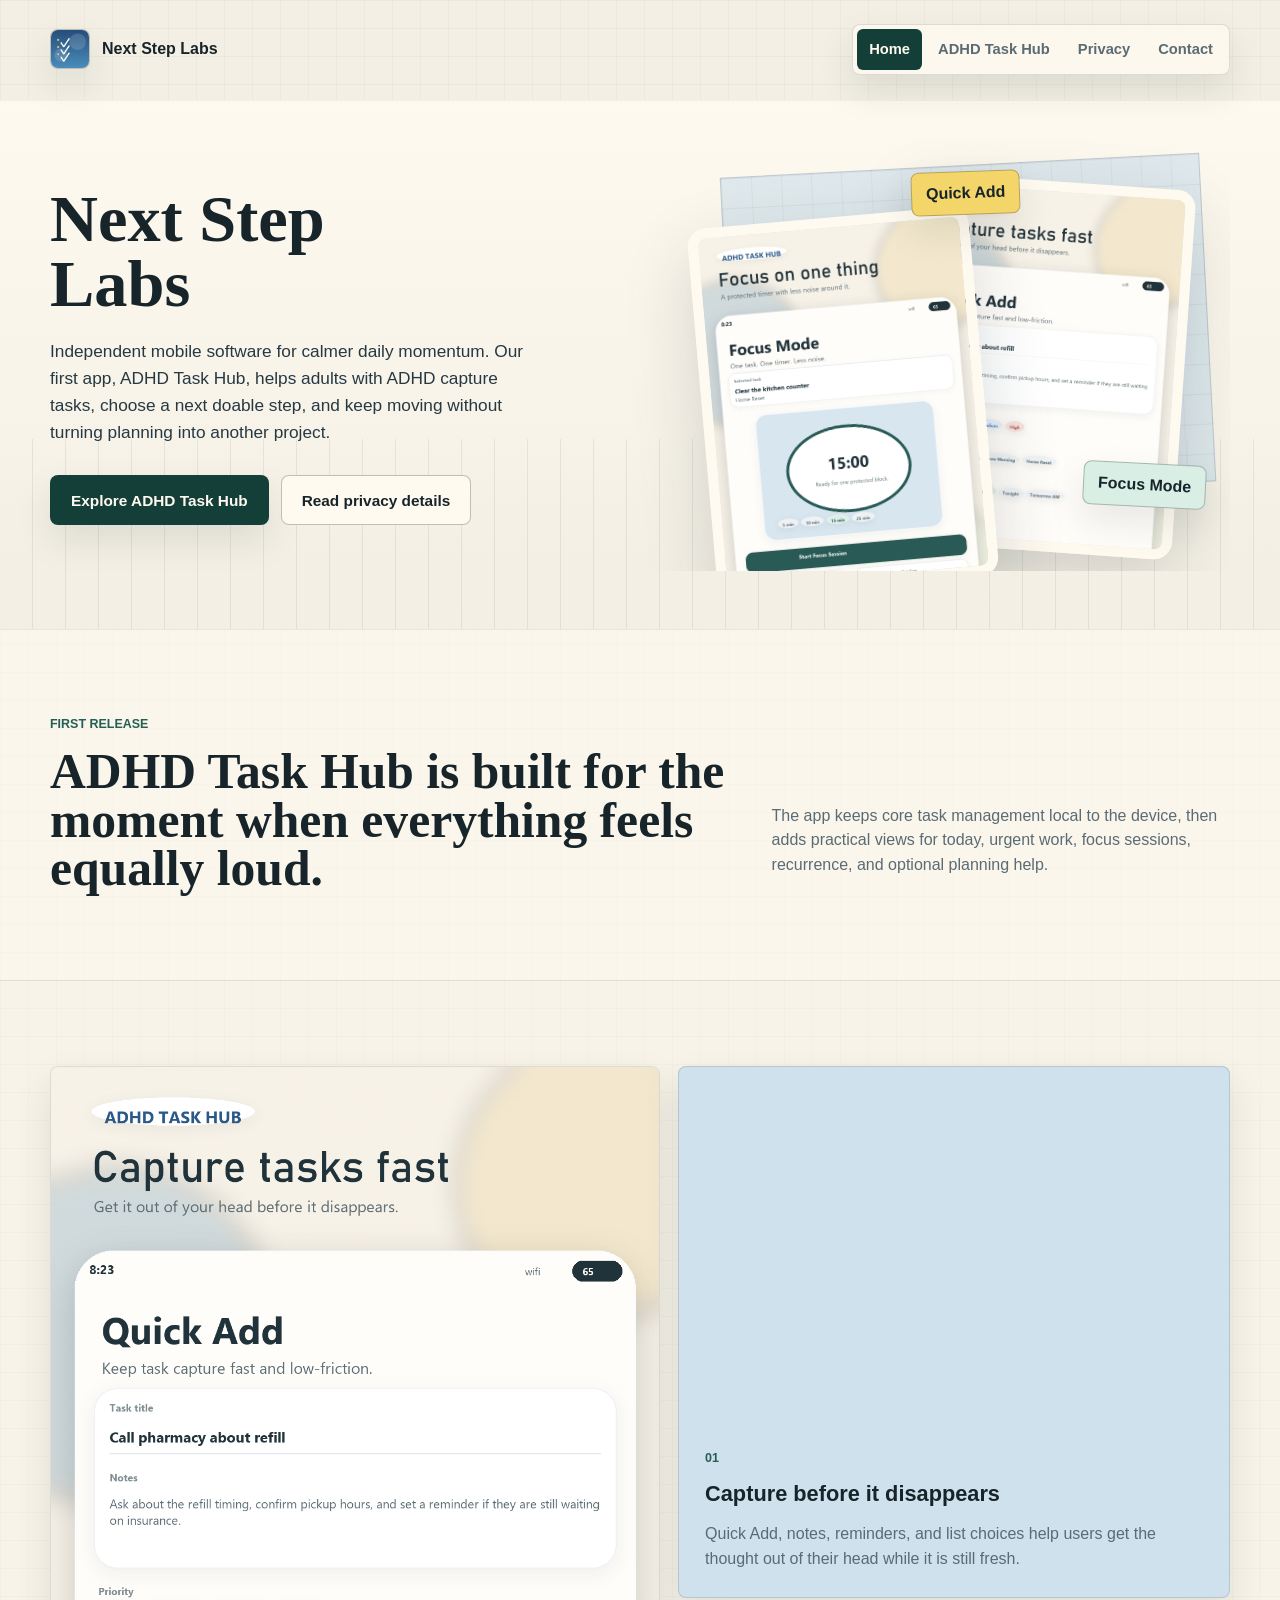
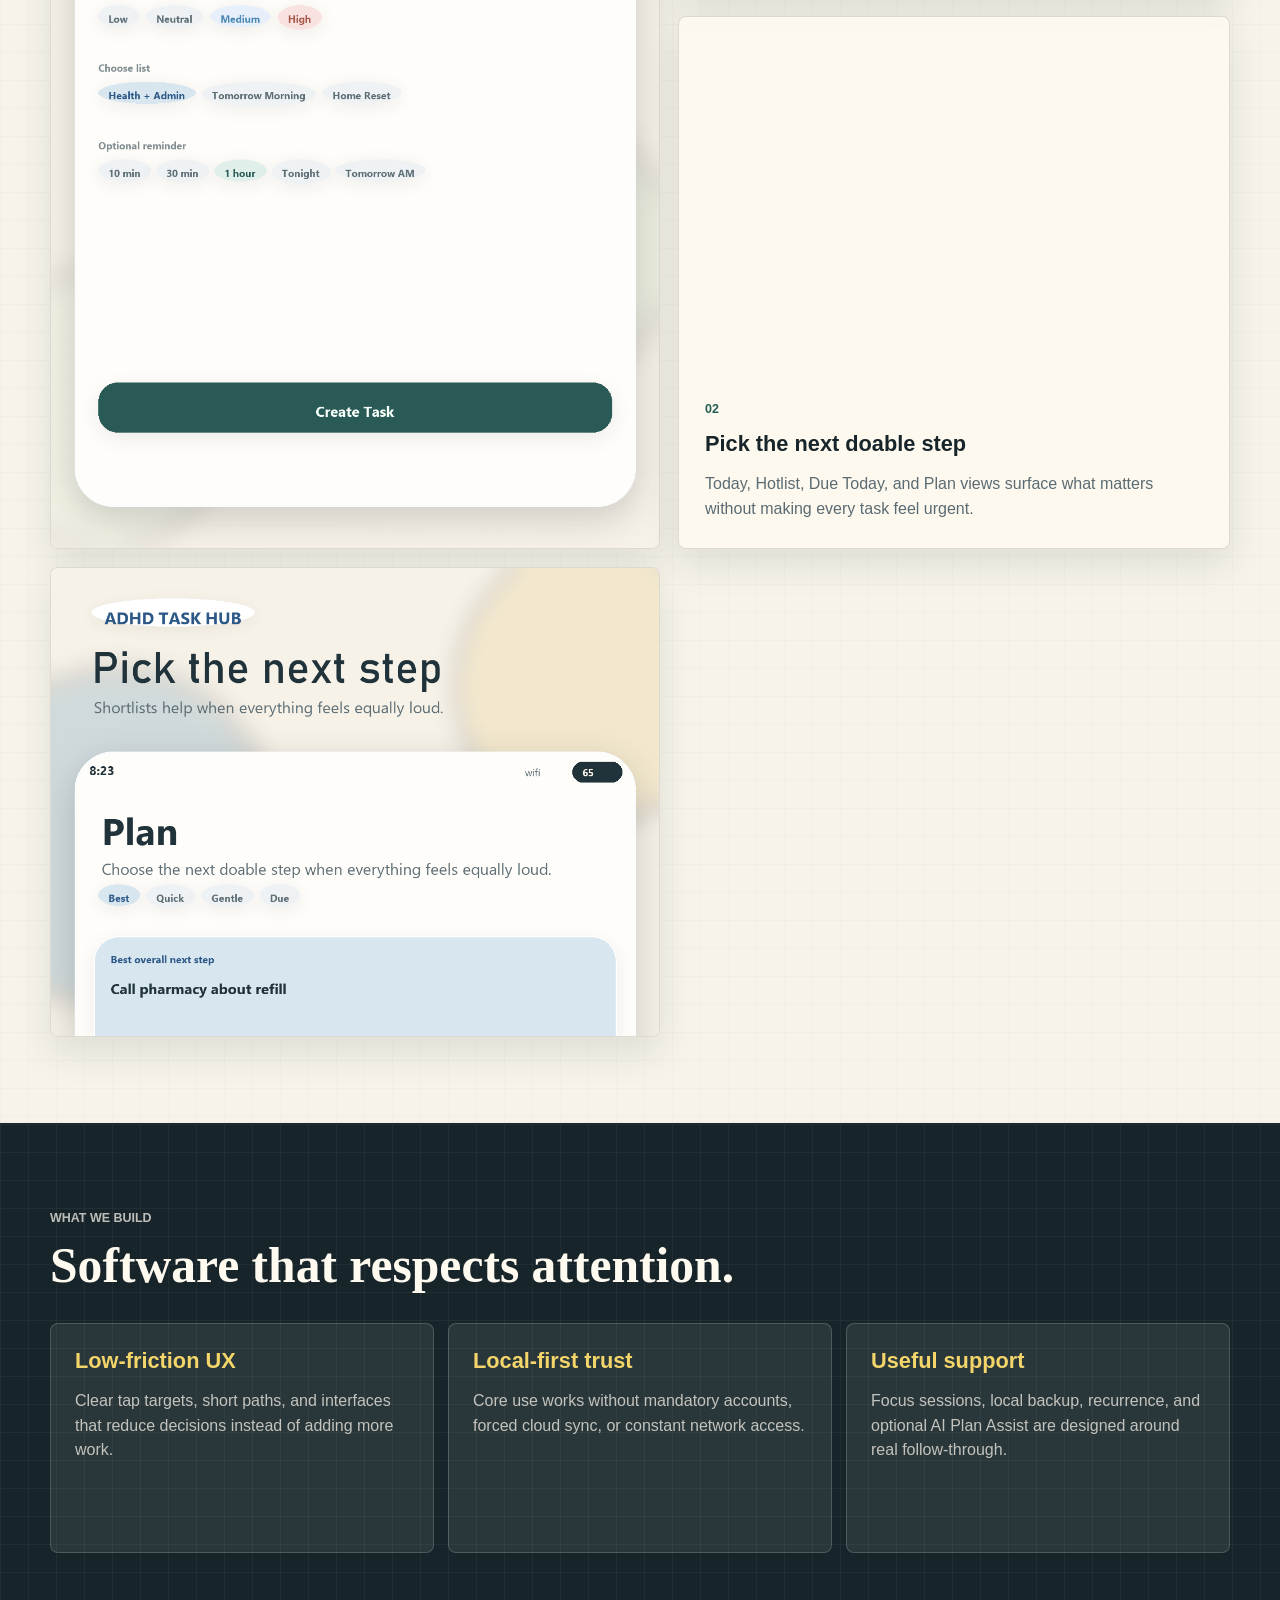
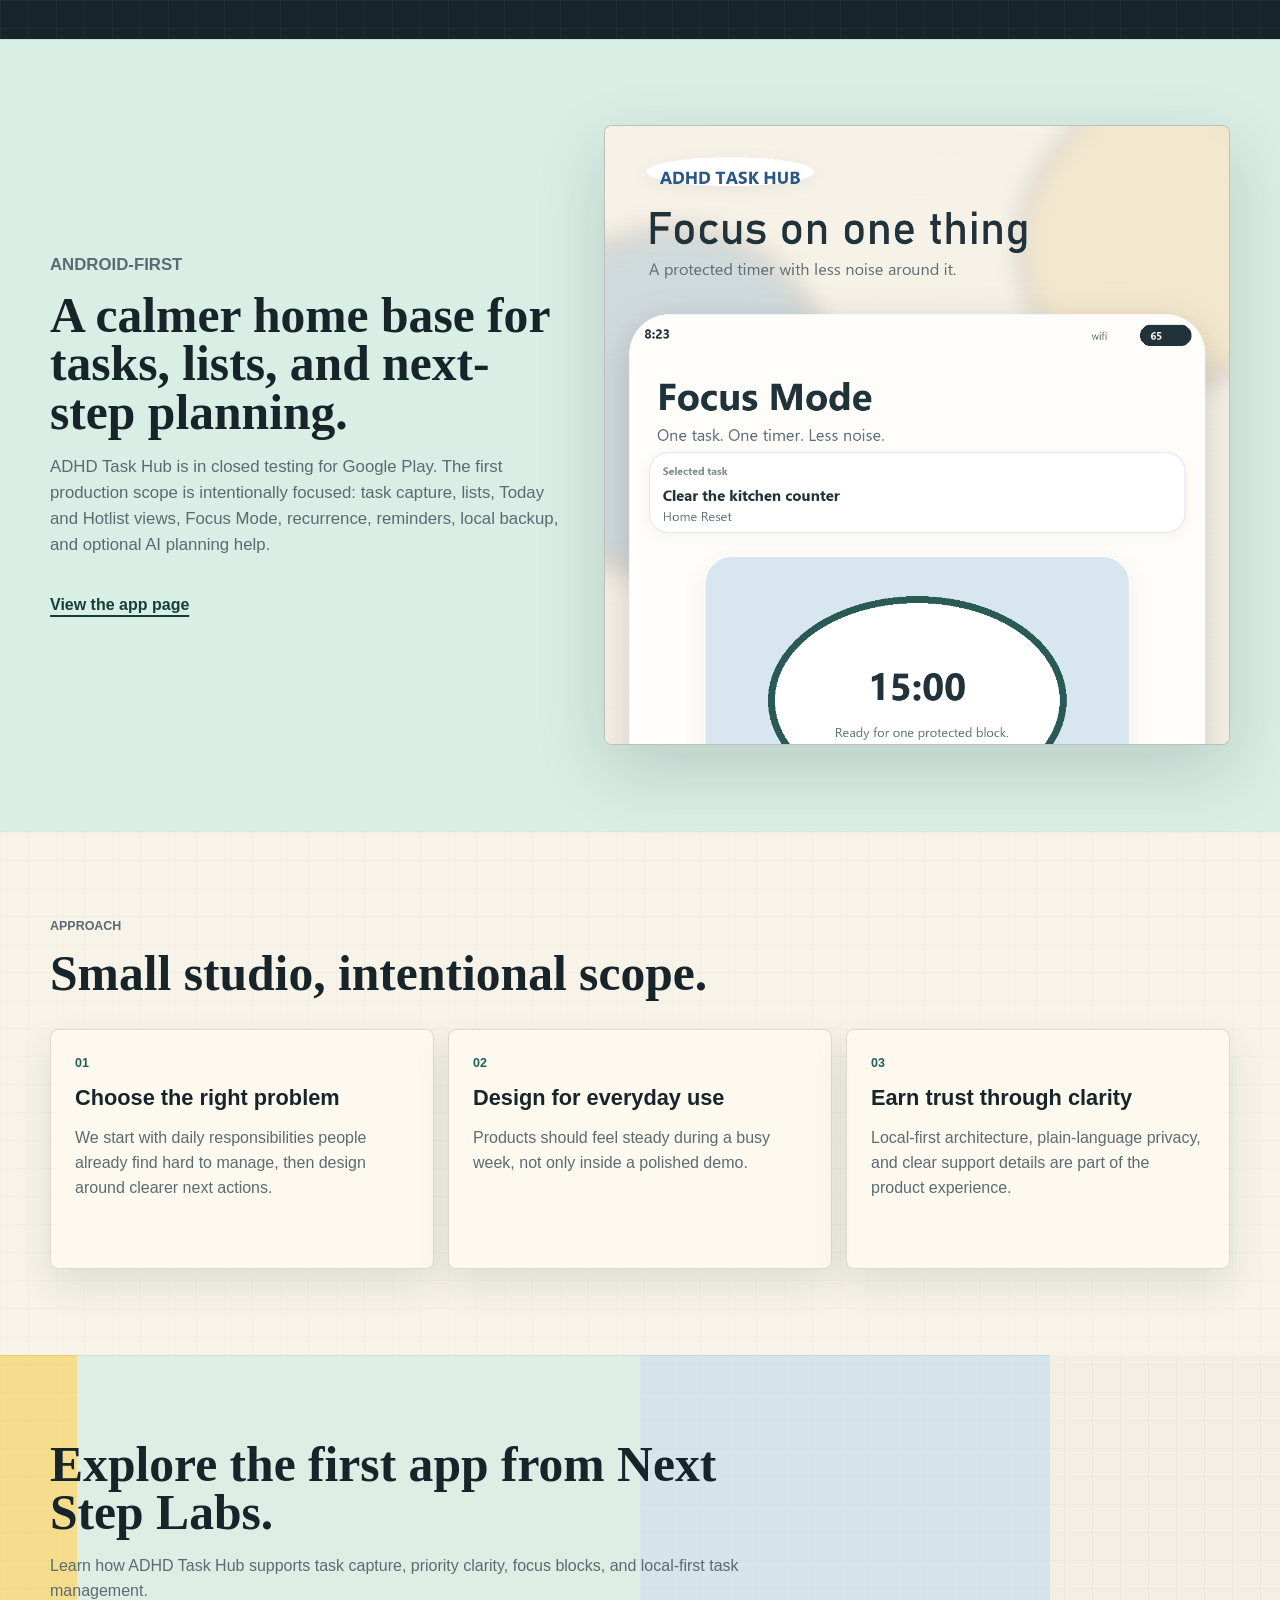
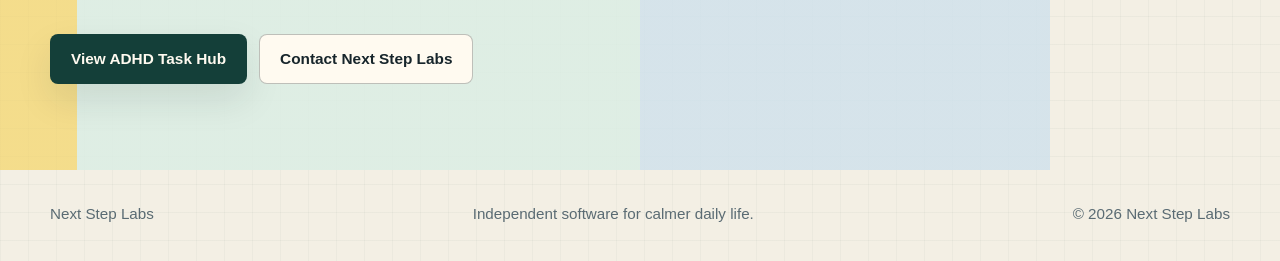
==== commit a8dcb0ca: "Add files via upload" ====
--- a/index.html
+++ b/index.html
@@ -31,16 +31,16 @@
         <section class="hero hero--immersive">
           <div class="hero__visual" aria-hidden="true">
             <img
-              class="hero__screen hero__screen--today"
-              src="./media/adhd-task-hub-phone-01-today.png"
+              class="hero__screen hero__screen--quick"
+              src="./media/adhd-task-hub-phone-02-quick-add.png"
               alt=""
             />
             <img
-              class="hero__screen hero__screen--plan"
-              src="./media/adhd-task-hub-phone-03-plan.png"
+              class="hero__screen hero__screen--focus"
+              src="./media/adhd-task-hub-phone-04-focus-mode.png"
               alt=""
             />
-            <div class="hero__note hero__note--top">Plan tab</div>
+            <div class="hero__note hero__note--top">Quick Add</div>
             <div class="hero__note hero__note--bottom">Focus Mode</div>
           </div>
 
--- a/styles.css
+++ b/styles.css
@@ -134,12 +134,14 @@
 
 .hero {
   position: relative;
-  min-height: 760px;
-  display: grid;
+  min-height: 510px;
+  display: grid;
+  grid-template-columns: minmax(0, 0.86fr) minmax(360px, 1.14fr);
+  gap: 46px;
   align-items: center;
   isolation: isolate;
   margin: 8px auto 0;
-  padding: 88px 0 120px;
+  padding: 40px 0 58px;
 }
 
 .hero::before {
@@ -148,7 +150,7 @@
   inset: 0 calc(50% - 50vw);
   z-index: -3;
   background:
-    linear-gradient(112deg, rgba(255, 250, 240, 0.92) 0 38%, rgba(207, 225, 236, 0.78) 38% 62%, rgba(36, 95, 86, 0.18) 62% 100%),
+    linear-gradient(180deg, rgba(255, 250, 240, 0.94) 0%, rgba(243, 239, 228, 0.96) 100%),
     var(--paper);
 }
 
@@ -166,8 +168,10 @@
 .hero__copy {
   position: relative;
   z-index: 2;
+  grid-column: 1;
+  grid-row: 1;
   width: min(520px, 100%);
-  padding-top: 30px;
+  padding-top: 0;
 }
 
 .hero__copy h1,
@@ -184,7 +188,7 @@
 
 .hero__copy h1 {
   max-width: 9ch;
-  font-size: 5.9rem;
+  font-size: 4.15rem;
 }
 
 .hero--product .hero__copy h1 {
@@ -217,9 +221,9 @@
 
 .hero__lede {
   max-width: 30rem;
-  margin: 26px 0 0;
+  margin: 22px 0 0;
   color: var(--ink-soft);
-  font-size: 1.2rem;
+  font-size: 1.08rem;
 }
 
 .hero__actions {
@@ -263,9 +267,12 @@
 }
 
 .hero__visual {
-  position: absolute;
-  inset: 0 calc(50% - 50vw);
-  z-index: -1;
+  position: relative;
+  z-index: 1;
+  grid-column: 2;
+  grid-row: 1;
+  width: 100%;
+  height: 430px;
   overflow: hidden;
   pointer-events: none;
 }
@@ -273,52 +280,52 @@
 .hero__visual::before {
   content: "";
   position: absolute;
-  right: 8vw;
-  top: 74px;
-  width: 540px;
-  height: 540px;
+  right: 22px;
+  top: 24px;
+  width: 74%;
+  height: 76%;
   border: 1px solid rgba(23, 37, 43, 0.16);
   background:
-    linear-gradient(rgba(255, 250, 240, 0.7) 1px, transparent 1px),
-    linear-gradient(90deg, rgba(255, 250, 240, 0.6) 1px, transparent 1px),
-    rgba(36, 95, 86, 0.2);
-  background-size: 34px 34px;
-  transform: rotate(-5deg);
+    linear-gradient(rgba(23, 37, 43, 0.055) 1px, transparent 1px),
+    linear-gradient(90deg, rgba(23, 37, 43, 0.045) 1px, transparent 1px),
+    rgba(207, 225, 236, 0.64);
+  background-size: 30px 30px;
+  transform: rotate(-3deg);
 }
 
 .hero__screen {
   position: absolute;
-  width: 330px;
-  height: 510px;
+  width: 282px;
+  height: 370px;
   object-fit: cover;
   object-position: top;
   border: 10px solid var(--paper-light);
-  border-radius: 22px;
+  border-radius: 18px;
   box-shadow: var(--shadow);
 }
 
 .hero__screen--today {
-  right: 14vw;
-  top: 118px;
+  right: 46px;
+  top: 40px;
   transform: rotate(5deg);
 }
 
 .hero__screen--plan {
-  right: 33vw;
-  top: 184px;
+  right: 246px;
+  top: 76px;
   transform: rotate(-7deg);
 }
 
 .hero__screen--quick {
-  right: 12vw;
-  top: 116px;
-  transform: rotate(5deg);
+  right: 46px;
+  top: 40px;
+  transform: rotate(4deg);
 }
 
 .hero__screen--focus {
-  right: 34vw;
-  top: 194px;
-  transform: rotate(-6deg);
+  right: 246px;
+  top: 76px;
+  transform: rotate(-5deg);
 }
 
 .hero__note {
@@ -336,16 +343,16 @@
 }
 
 .hero__note--top {
-  right: 25vw;
-  top: 104px;
-  transform: rotate(-3deg);
+  right: 210px;
+  top: 30px;
+  transform: rotate(-2deg);
 }
 
 .hero__note--bottom {
-  right: 9vw;
-  bottom: 130px;
+  right: 24px;
+  bottom: 64px;
   background: var(--mint);
-  transform: rotate(4deg);
+  transform: rotate(3deg);
 }
 
 .section {
@@ -794,26 +801,43 @@
 
 @media (max-width: 1080px) {
   .hero {
-    min-height: 720px;
+    min-height: 500px;
+    grid-template-columns: minmax(0, 0.92fr) minmax(320px, 1.08fr);
+    gap: 28px;
   }
 
   .hero__copy h1 {
-    font-size: 4.8rem;
+    font-size: 3.65rem;
+  }
+
+  .hero__visual {
+    height: 390px;
   }
 
   .hero__screen {
-    width: 286px;
-    height: 456px;
+    width: 236px;
+    height: 320px;
   }
 
   .hero__screen--today,
   .hero__screen--quick {
-    right: 5vw;
+    right: 22px;
+    top: 52px;
   }
 
   .hero__screen--plan,
   .hero__screen--focus {
-    right: 28vw;
+    right: 170px;
+    top: 74px;
+  }
+
+  .hero__note--top {
+    right: 158px;
+  }
+
+  .hero__note--bottom {
+    right: 6px;
+    bottom: 82px;
   }
 
   .section-heading--split,
@@ -859,24 +883,28 @@
   }
 
   .hero {
-    min-height: 620px;
-    padding: 34px 0 190px;
+    min-height: auto;
+    grid-template-columns: 1fr;
+    gap: 24px;
+    padding: 34px 0 46px;
     align-items: start;
   }
 
   .hero::before {
     background:
-      linear-gradient(180deg, rgba(255, 250, 240, 0.96) 0 46%, rgba(207, 225, 236, 0.78) 46% 100%),
+      linear-gradient(180deg, rgba(255, 250, 240, 0.96) 0%, rgba(243, 239, 228, 0.98) 100%),
       var(--paper);
   }
 
   .hero__copy {
+    grid-column: 1;
+    grid-row: 1;
     padding-top: 8px;
   }
 
   .hero__copy h1 {
     max-width: 8ch;
-    font-size: 3.7rem;
+    font-size: 3rem;
   }
 
   .hero__lede {
@@ -885,29 +913,35 @@
 
   .hero__visual::before {
     right: auto;
-    left: 22px;
-    top: 410px;
-    width: 420px;
-    height: 280px;
+    left: 8px;
+    top: 8px;
+    width: 92%;
+    height: 220px;
+  }
+
+  .hero__visual {
+    grid-column: 1;
+    grid-row: 2;
+    height: 300px;
   }
 
   .hero__screen {
-    width: 210px;
-    height: 326px;
+    width: 188px;
+    height: 252px;
     border-width: 7px;
     border-radius: 16px;
   }
 
   .hero__screen--today,
   .hero__screen--quick {
-    right: 18px;
-    top: 408px;
+    right: 10px;
+    top: 18px;
   }
 
   .hero__screen--plan,
   .hero__screen--focus {
-    right: 160px;
-    top: 452px;
+    right: 144px;
+    top: 48px;
   }
 
   .hero__note {
@@ -950,12 +984,12 @@
 
 @media (max-width: 460px) {
   .hero {
-    min-height: 600px;
-    padding-bottom: 170px;
+    min-height: auto;
+    padding-bottom: 42px;
   }
 
   .hero__copy h1 {
-    font-size: 3.05rem;
+    font-size: 2.75rem;
   }
 
   .button {
@@ -963,18 +997,20 @@
   }
 
   .hero__screen {
-    width: 184px;
-    height: 292px;
+    width: 178px;
+    height: 242px;
   }
 
   .hero__screen--today,
   .hero__screen--quick {
-    right: -4px;
+    right: -2px;
+    top: 22px;
   }
 
   .hero__screen--plan,
   .hero__screen--focus {
-    right: 118px;
+    right: 116px;
+    top: 50px;
   }
 
   .screen-panel,
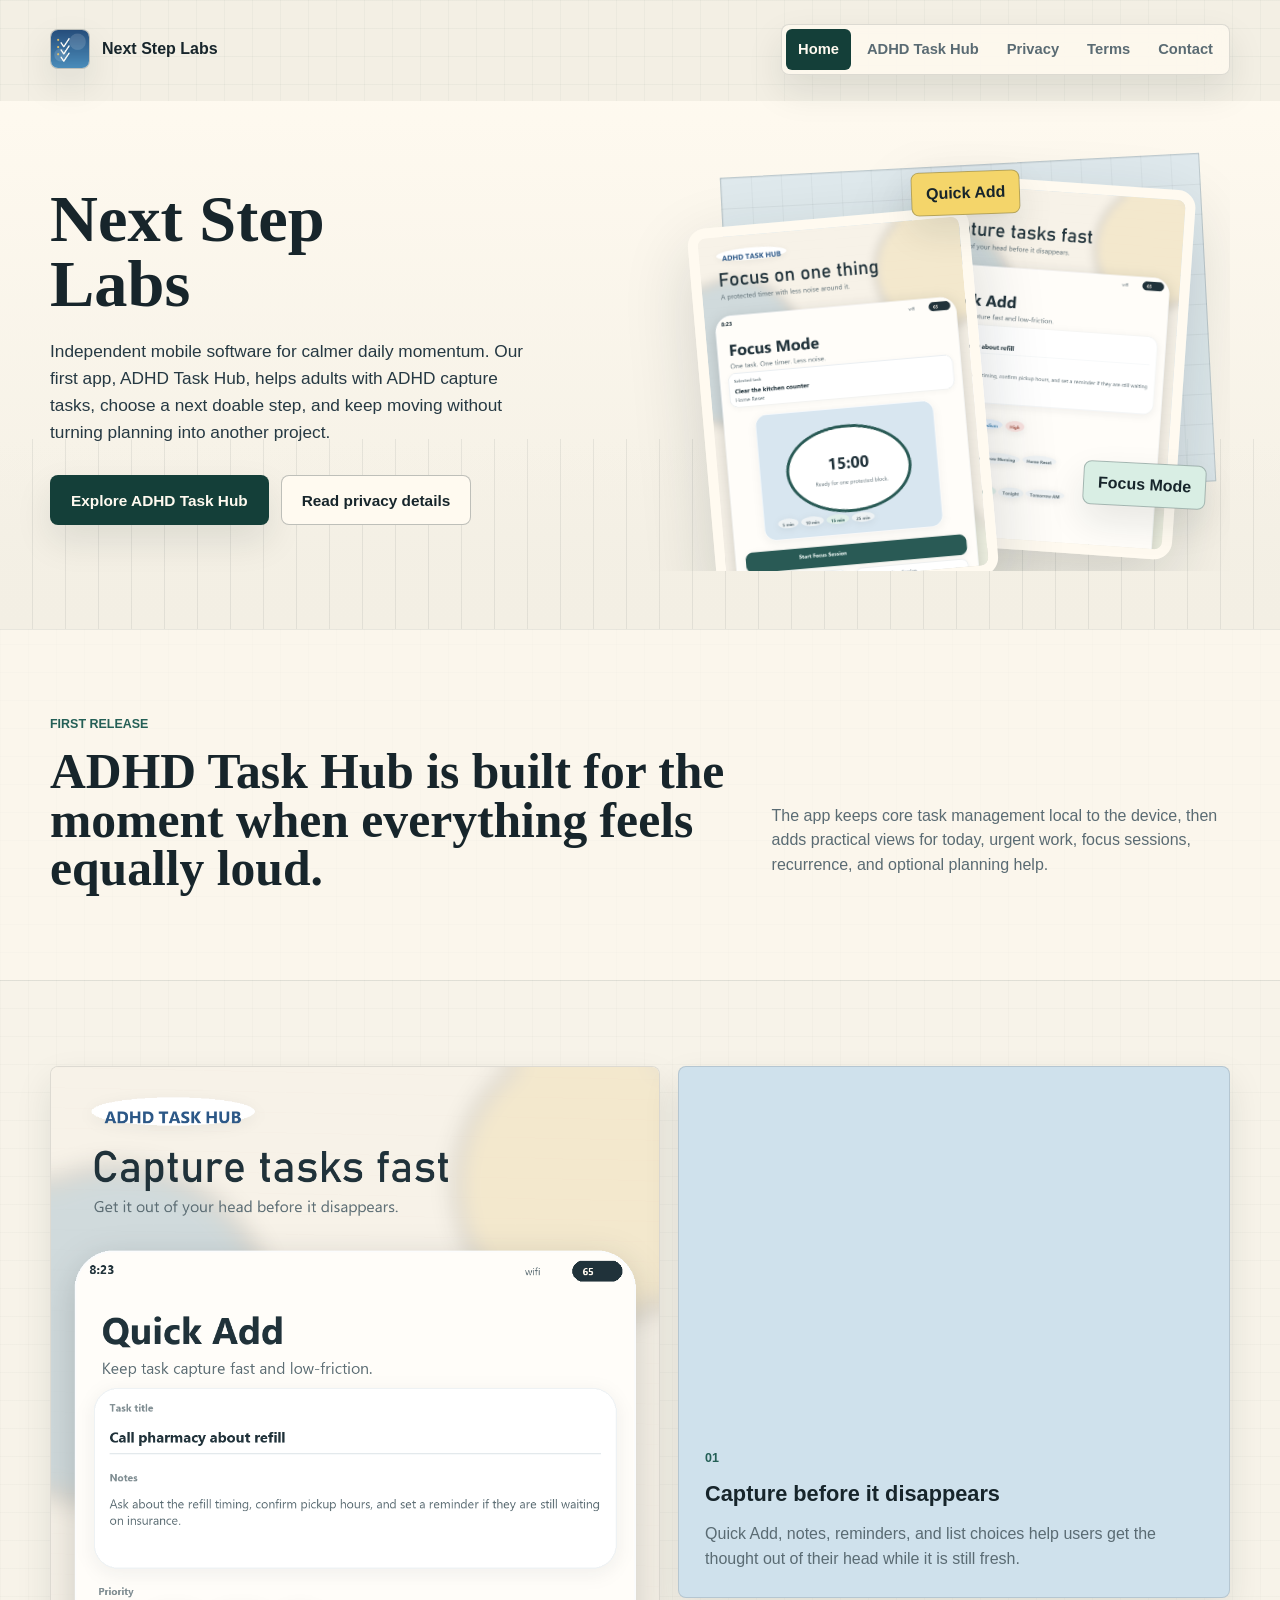
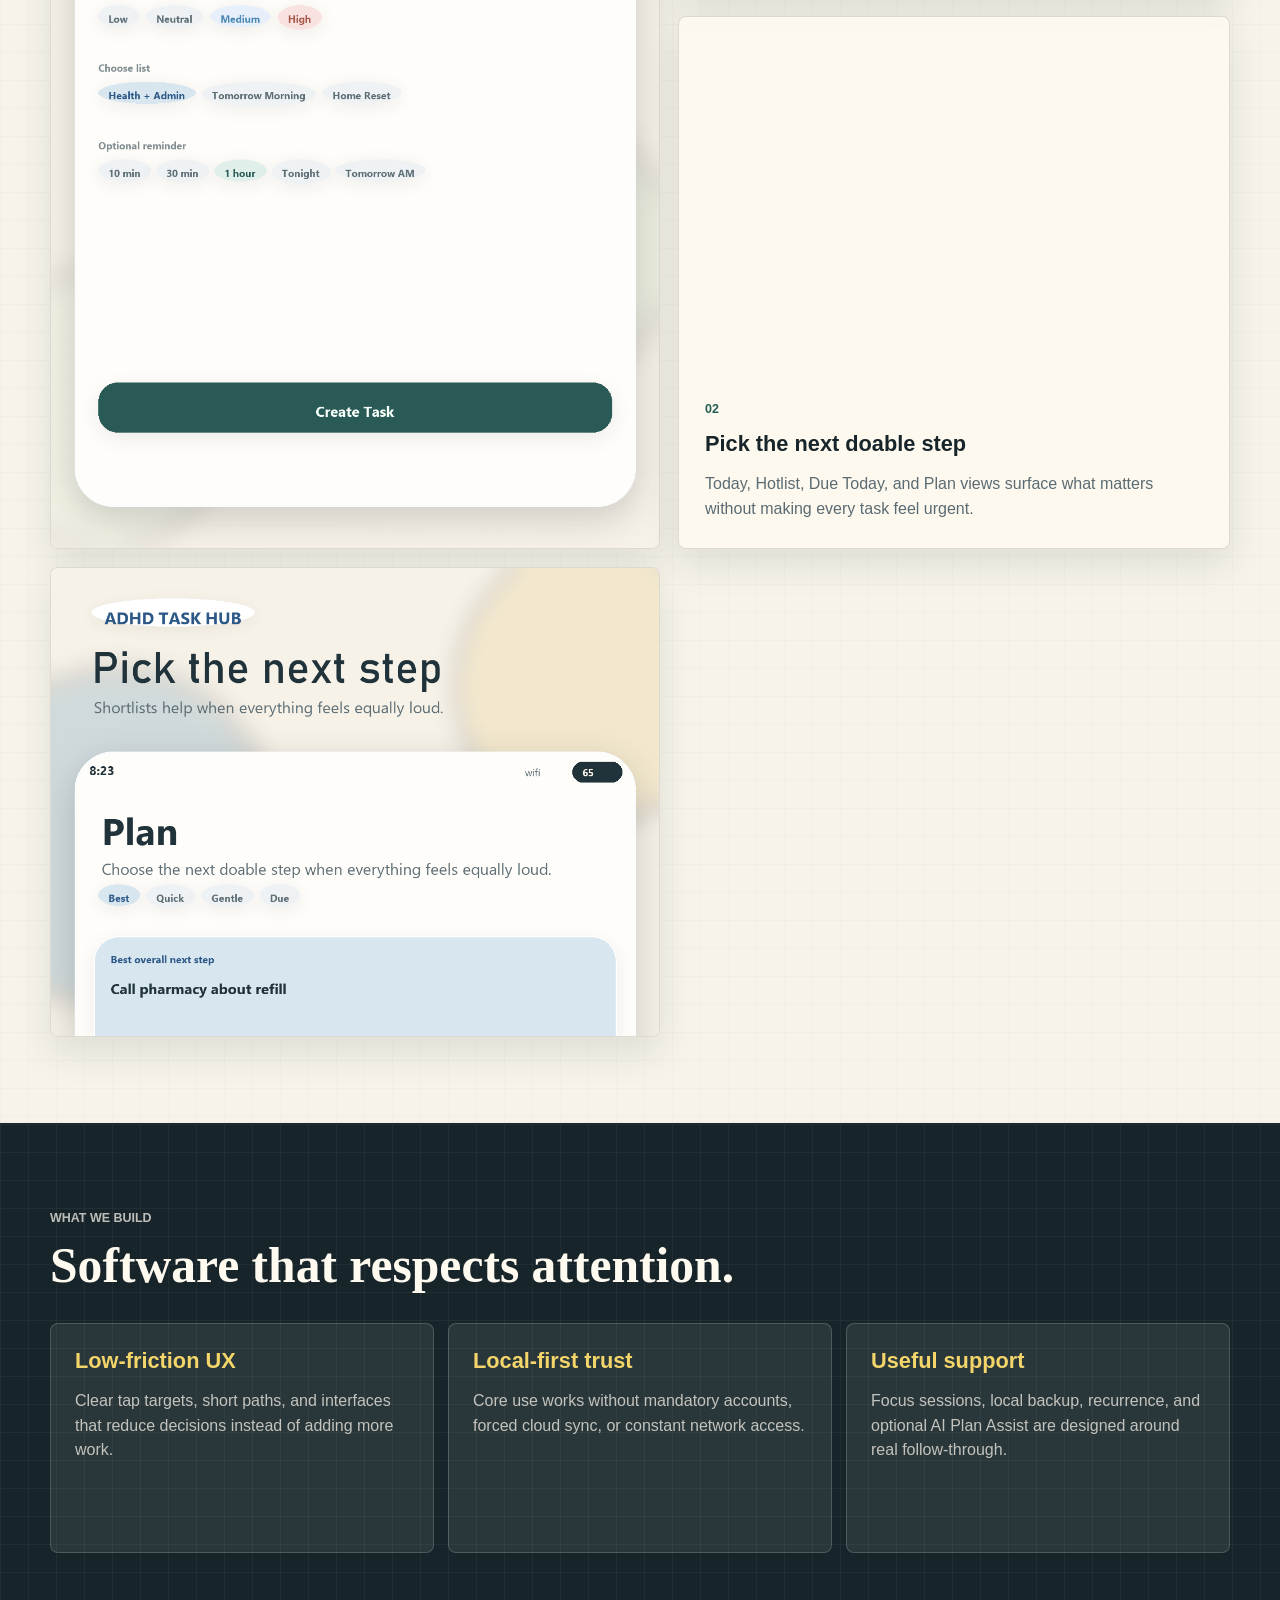
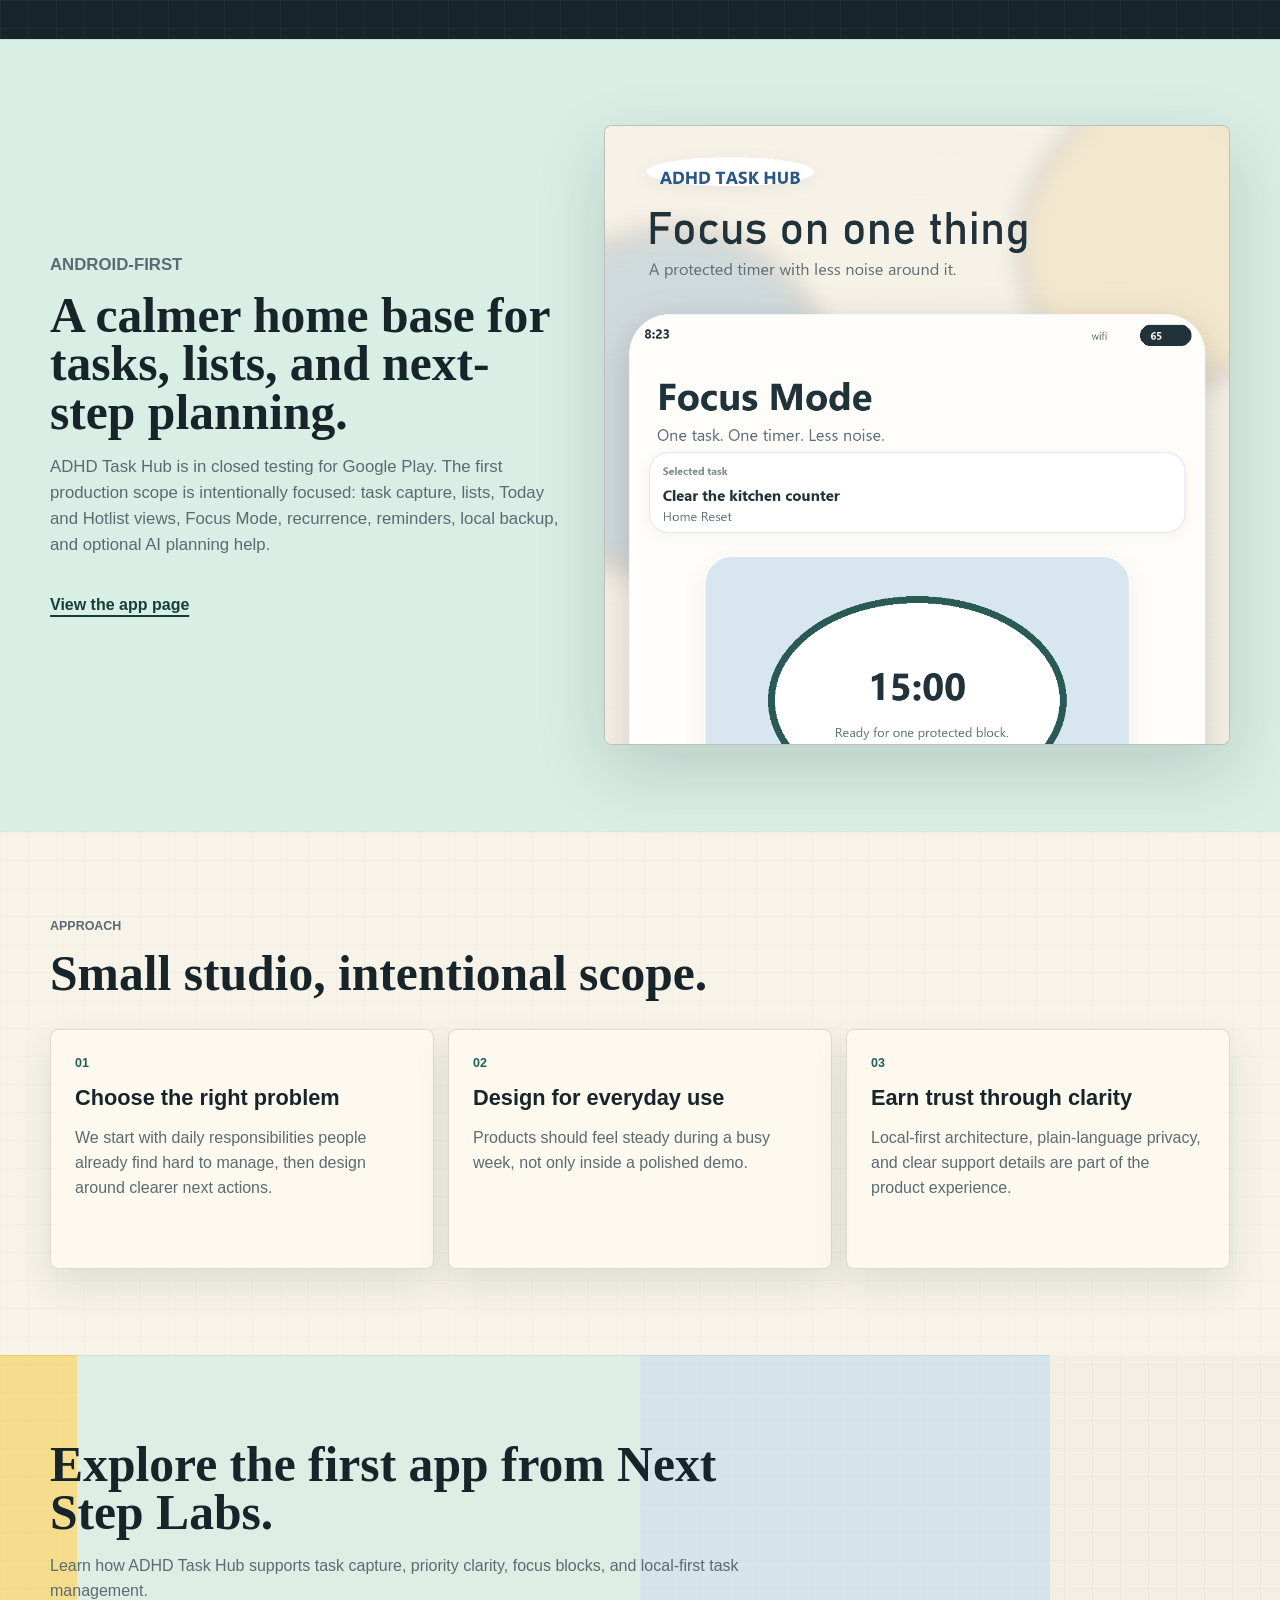
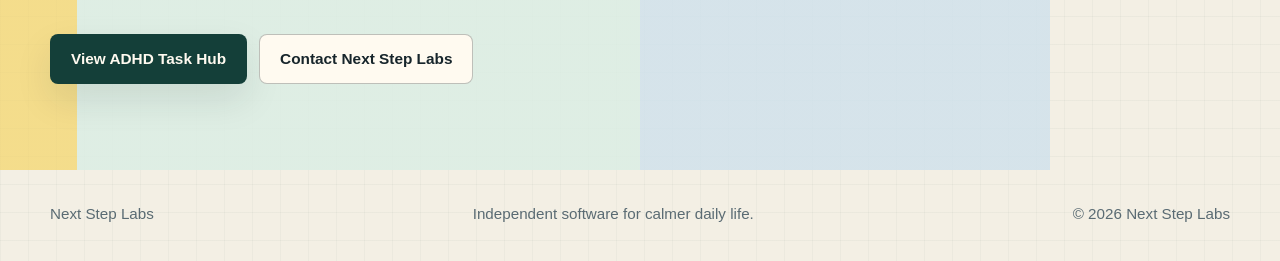
==== commit fecb2f0d: "Add files via upload" ====
--- a/index.html
+++ b/index.html
@@ -23,6 +23,7 @@
           <a href="./index.html" aria-current="page">Home</a>
           <a href="./apps/adhd-task-hub.html">ADHD Task Hub</a>
           <a href="./privacy.html">Privacy</a>
+          <a href="./terms.html">Terms</a>
           <a href="./contact.html">Contact</a>
         </nav>
       </header>
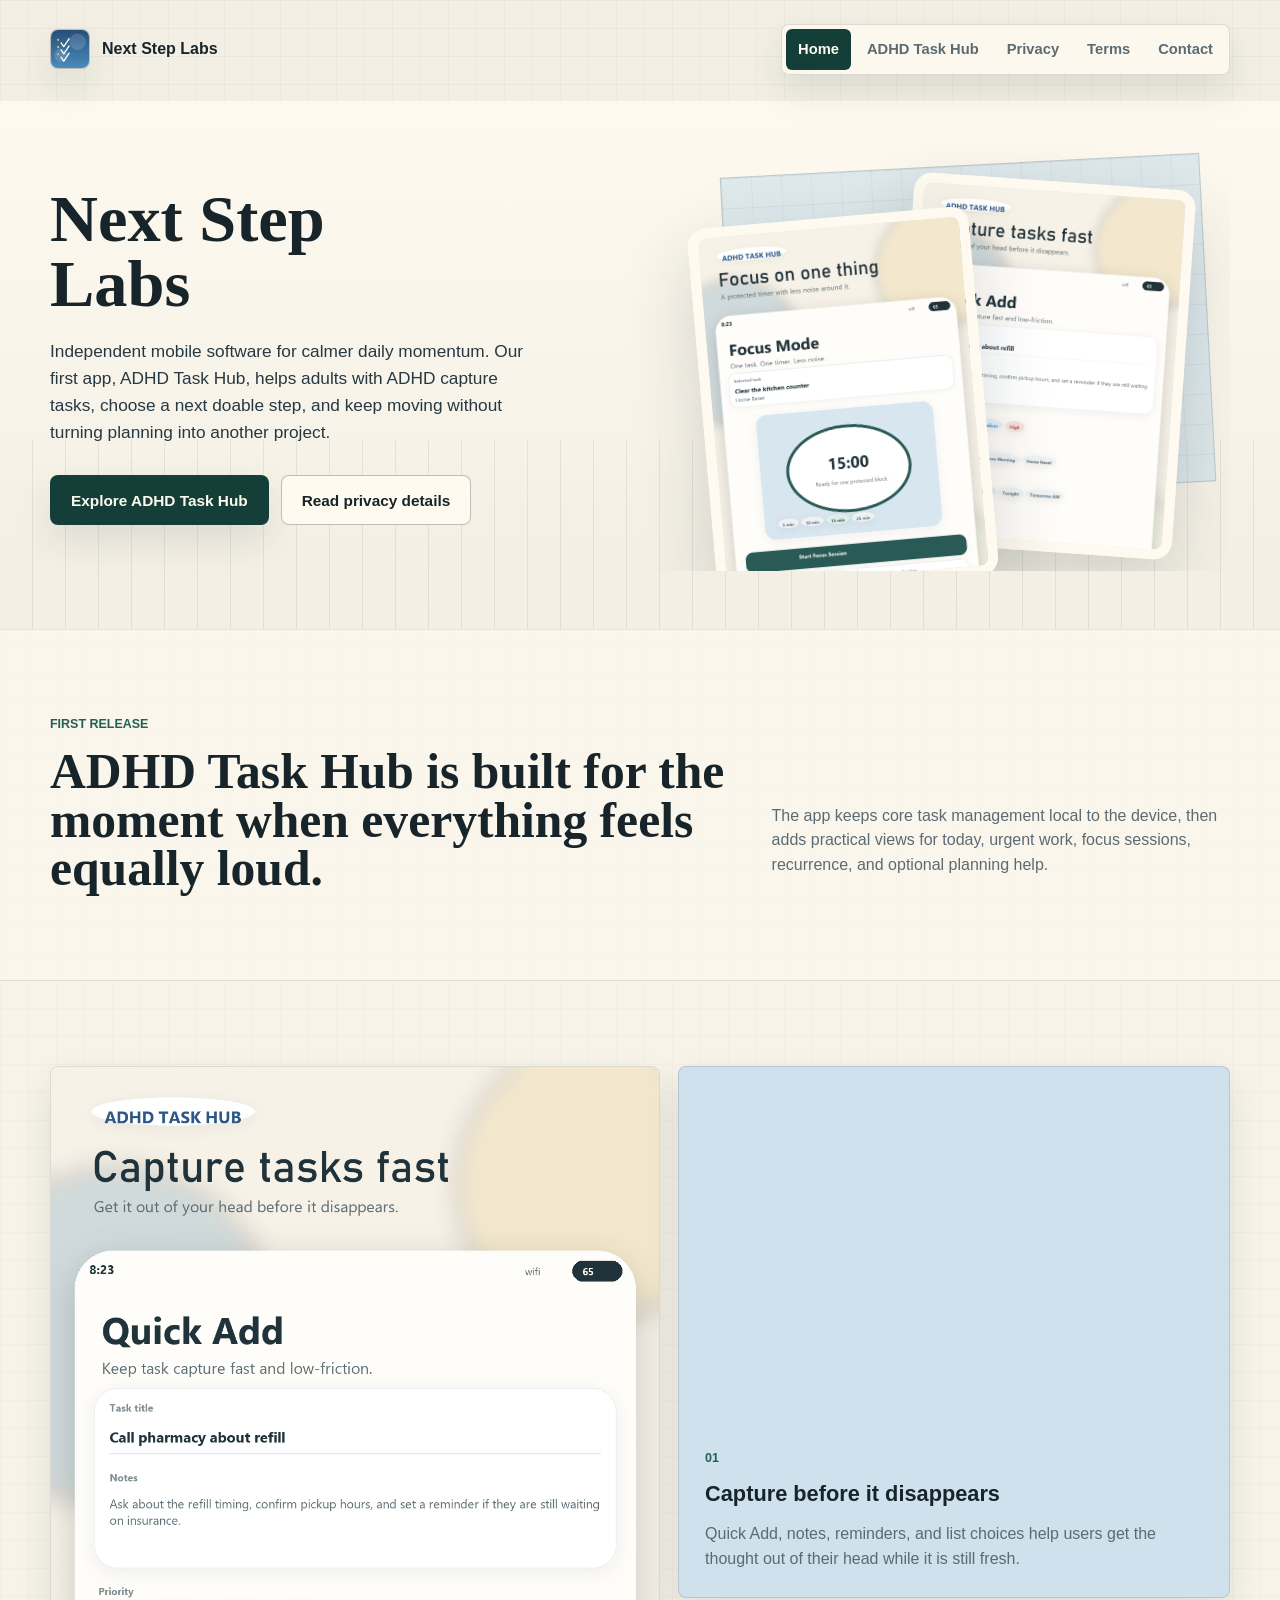
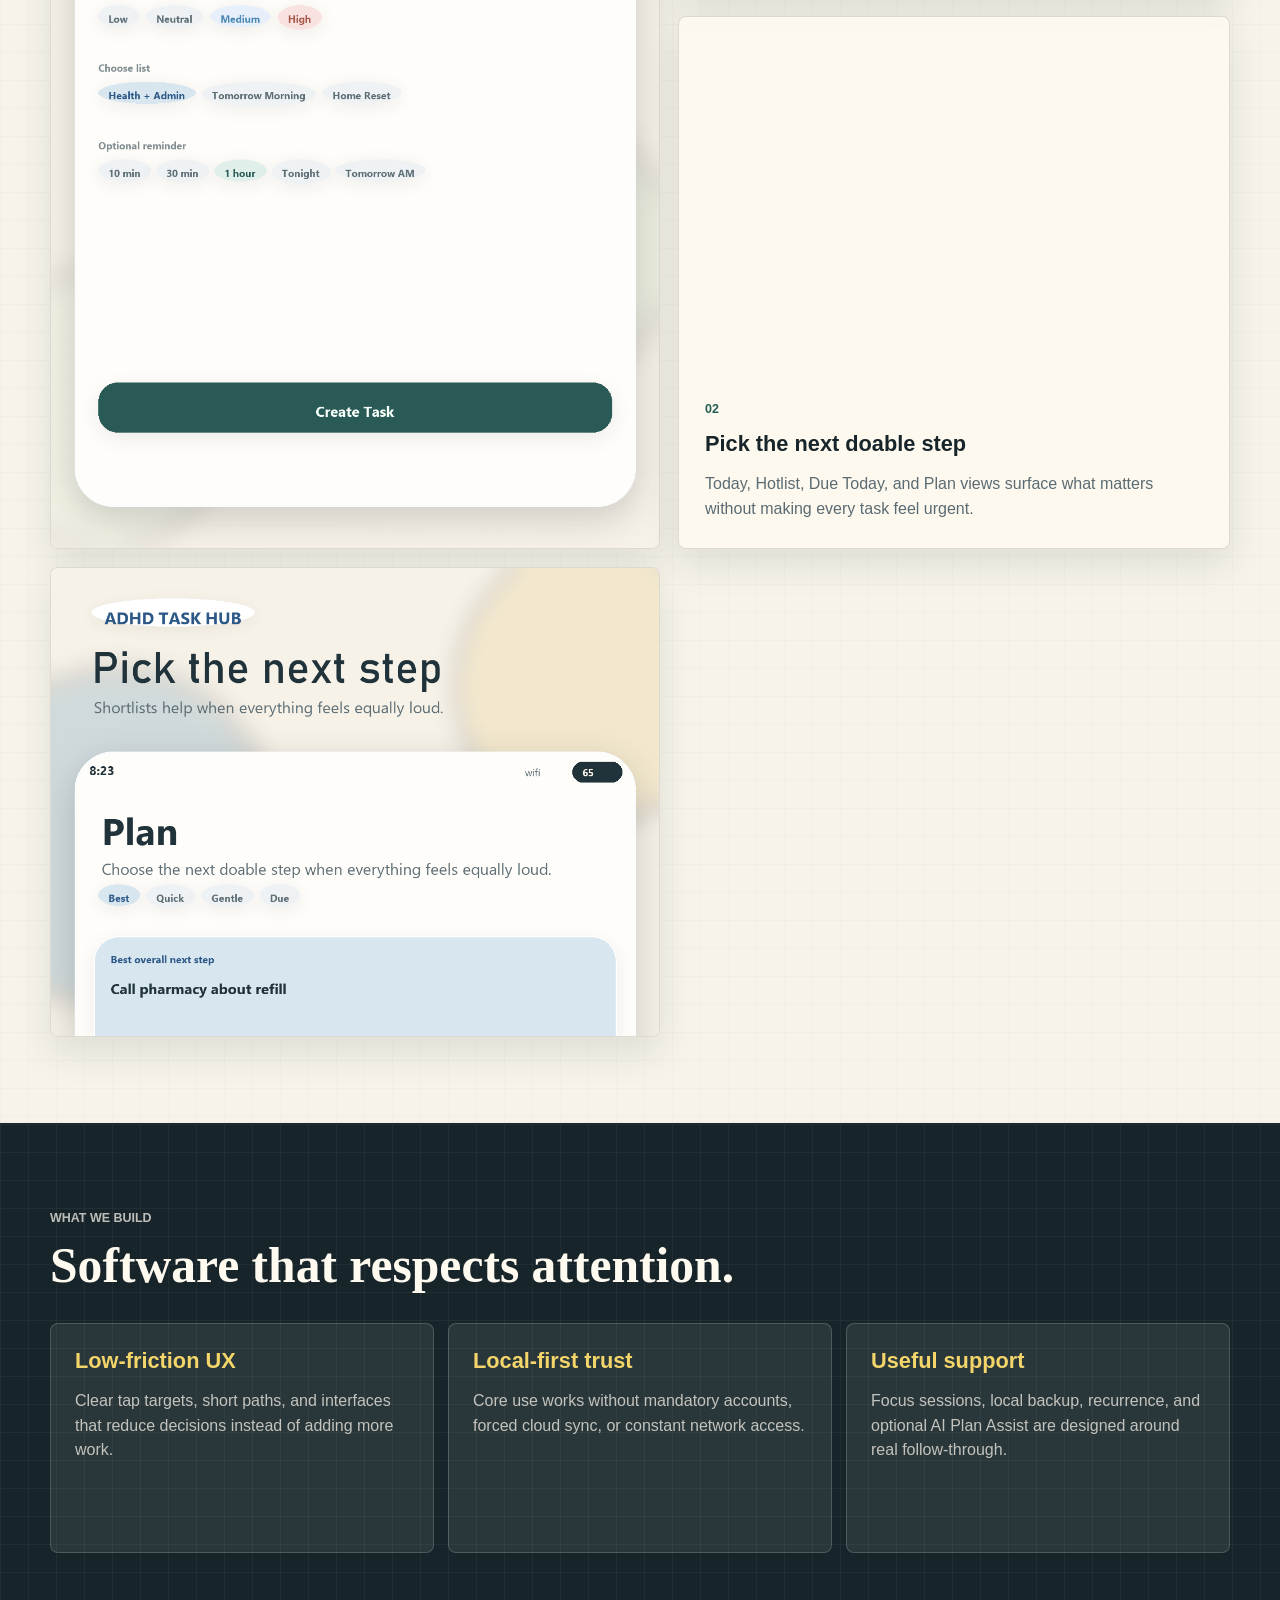
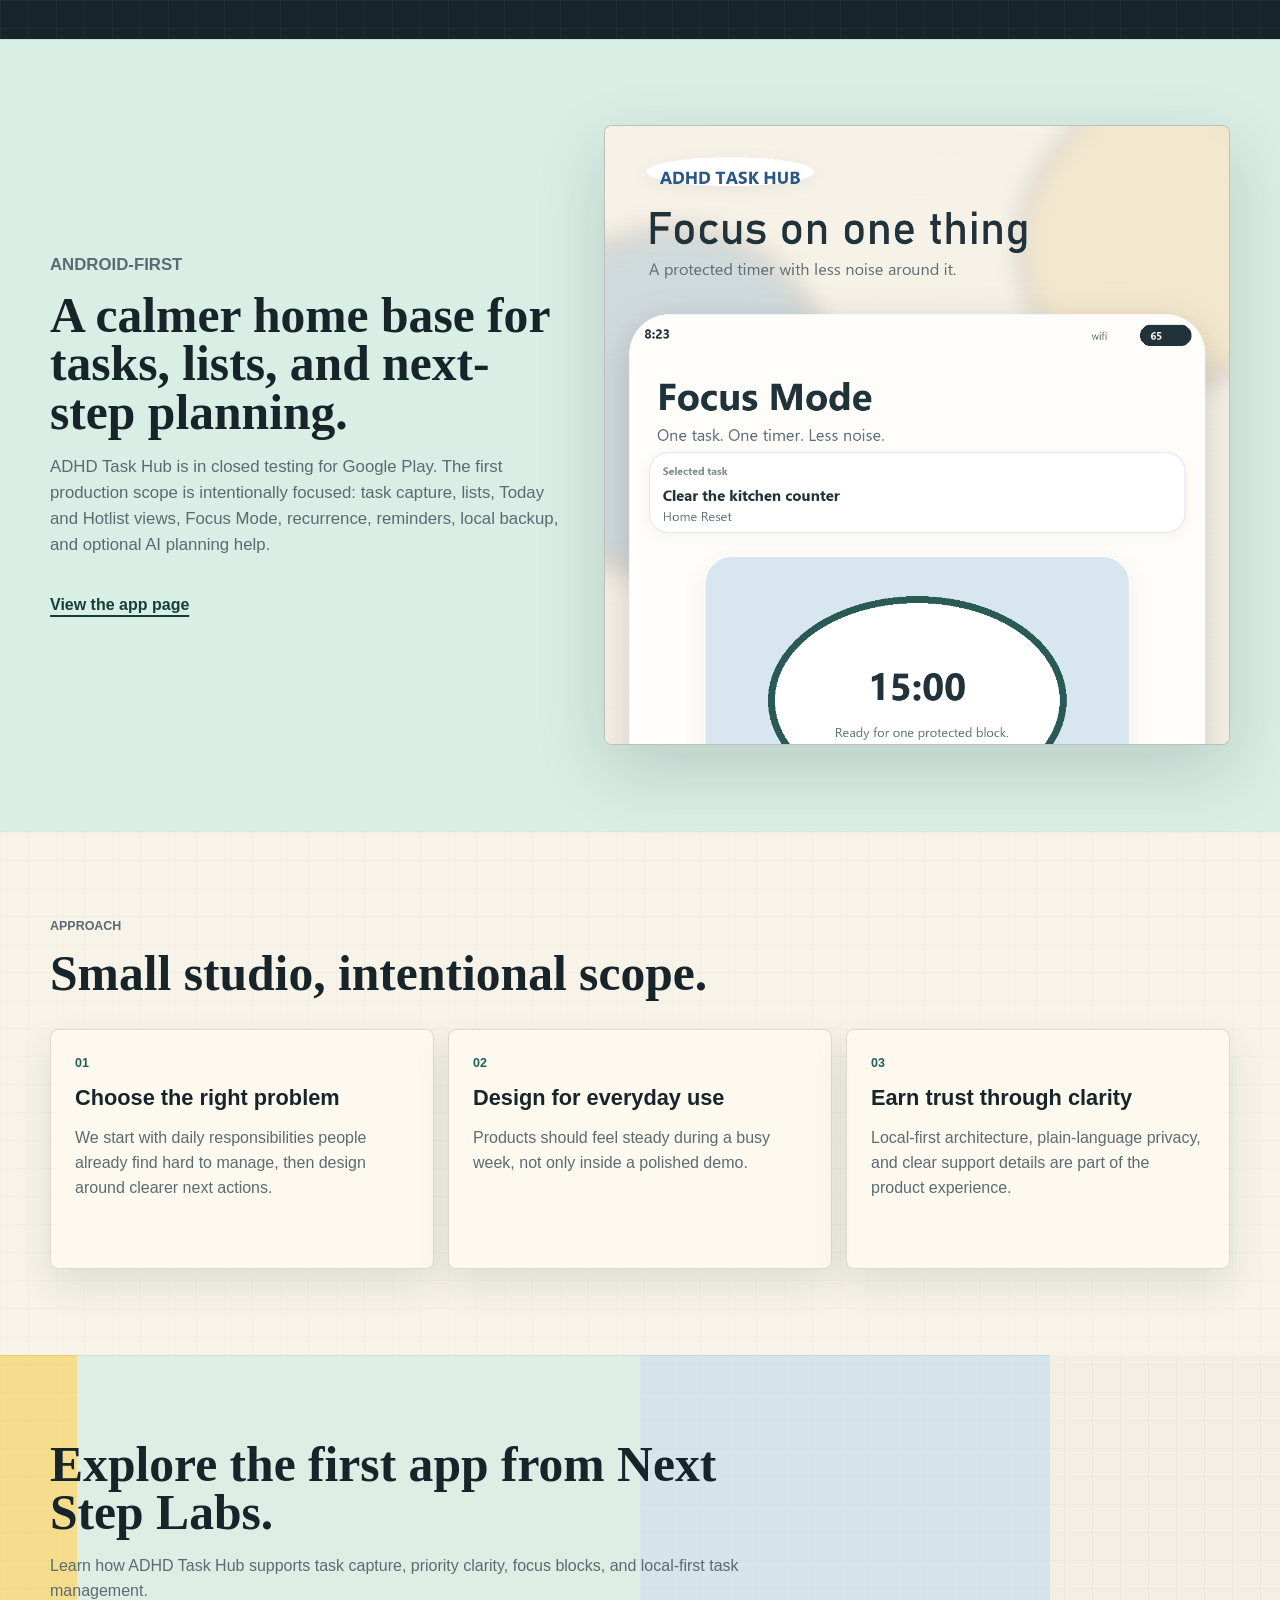
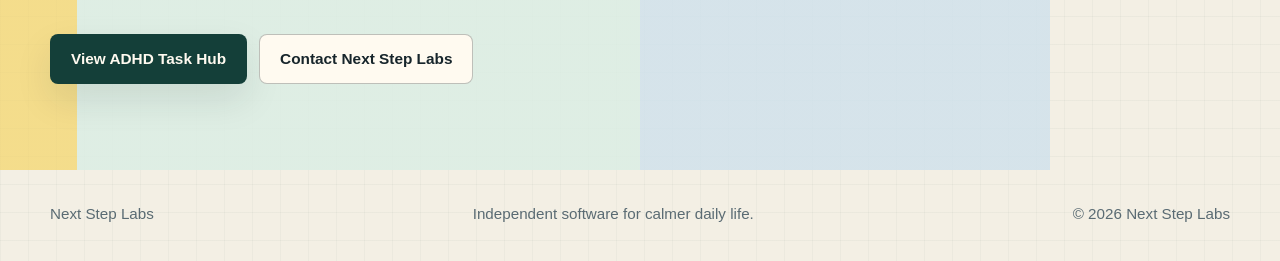
==== commit 5ca64229: "Add files via upload" ====
--- a/index.html
+++ b/index.html
@@ -41,8 +41,6 @@
               src="./media/adhd-task-hub-phone-04-focus-mode.png"
               alt=""
             />
-            <div class="hero__note hero__note--top">Quick Add</div>
-            <div class="hero__note hero__note--bottom">Focus Mode</div>
           </div>
 
           <div class="hero__copy" data-reveal>
--- a/styles.css
+++ b/styles.css
@@ -328,33 +328,6 @@
   transform: rotate(-5deg);
 }
 
-.hero__note {
-  position: absolute;
-  display: inline-flex;
-  align-items: center;
-  min-height: 44px;
-  padding: 0 14px;
-  border: 1px solid var(--line-strong);
-  border-radius: var(--radius);
-  color: var(--ink);
-  background: var(--honey);
-  font-weight: 900;
-  box-shadow: var(--shadow-light);
-}
-
-.hero__note--top {
-  right: 210px;
-  top: 30px;
-  transform: rotate(-2deg);
-}
-
-.hero__note--bottom {
-  right: 24px;
-  bottom: 64px;
-  background: var(--mint);
-  transform: rotate(3deg);
-}
-
 .section {
   position: relative;
   padding: 86px 0;
@@ -831,15 +804,6 @@
     top: 74px;
   }
 
-  .hero__note--top {
-    right: 158px;
-  }
-
-  .hero__note--bottom {
-    right: 6px;
-    bottom: 82px;
-  }
-
   .section-heading--split,
   .showcase-grid,
   .app-spotlight,
@@ -944,10 +908,6 @@
     top: 48px;
   }
 
-  .hero__note {
-    display: none;
-  }
-
   .section {
     padding: 58px 0;
   }
